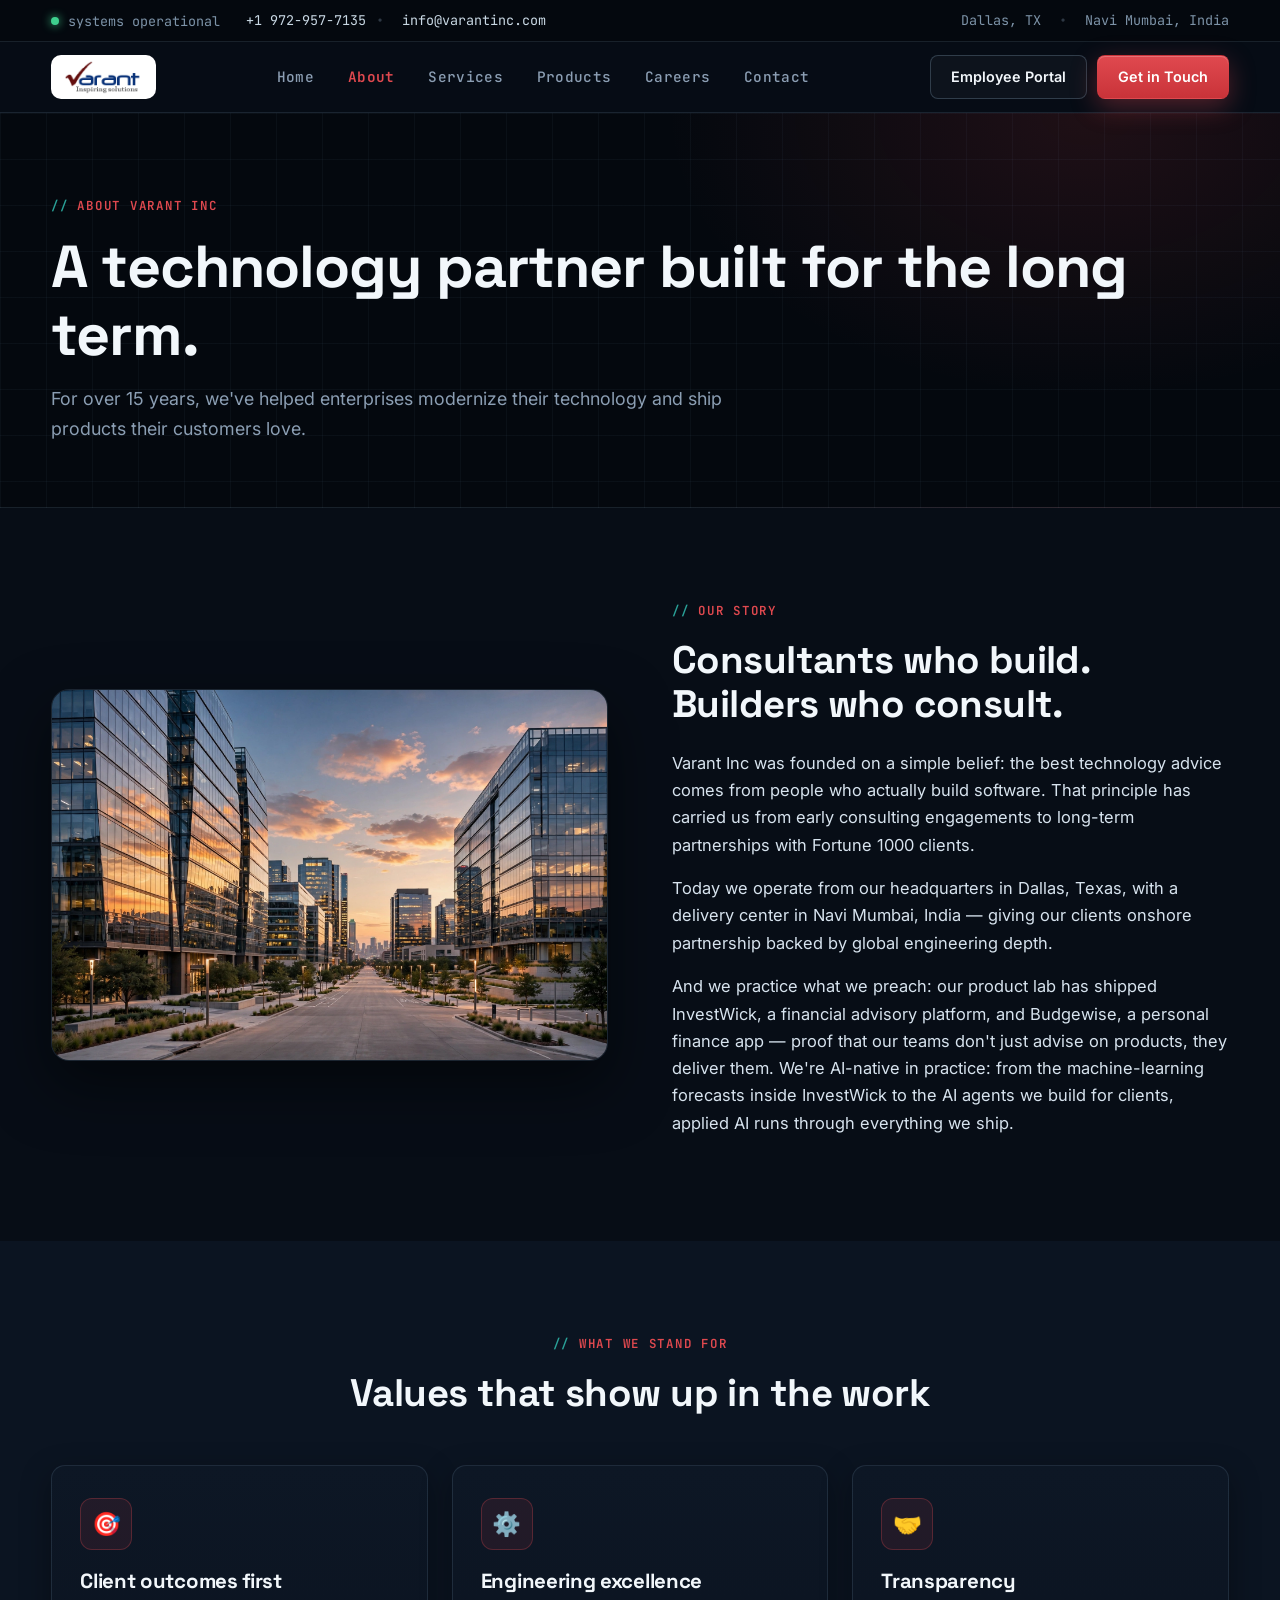
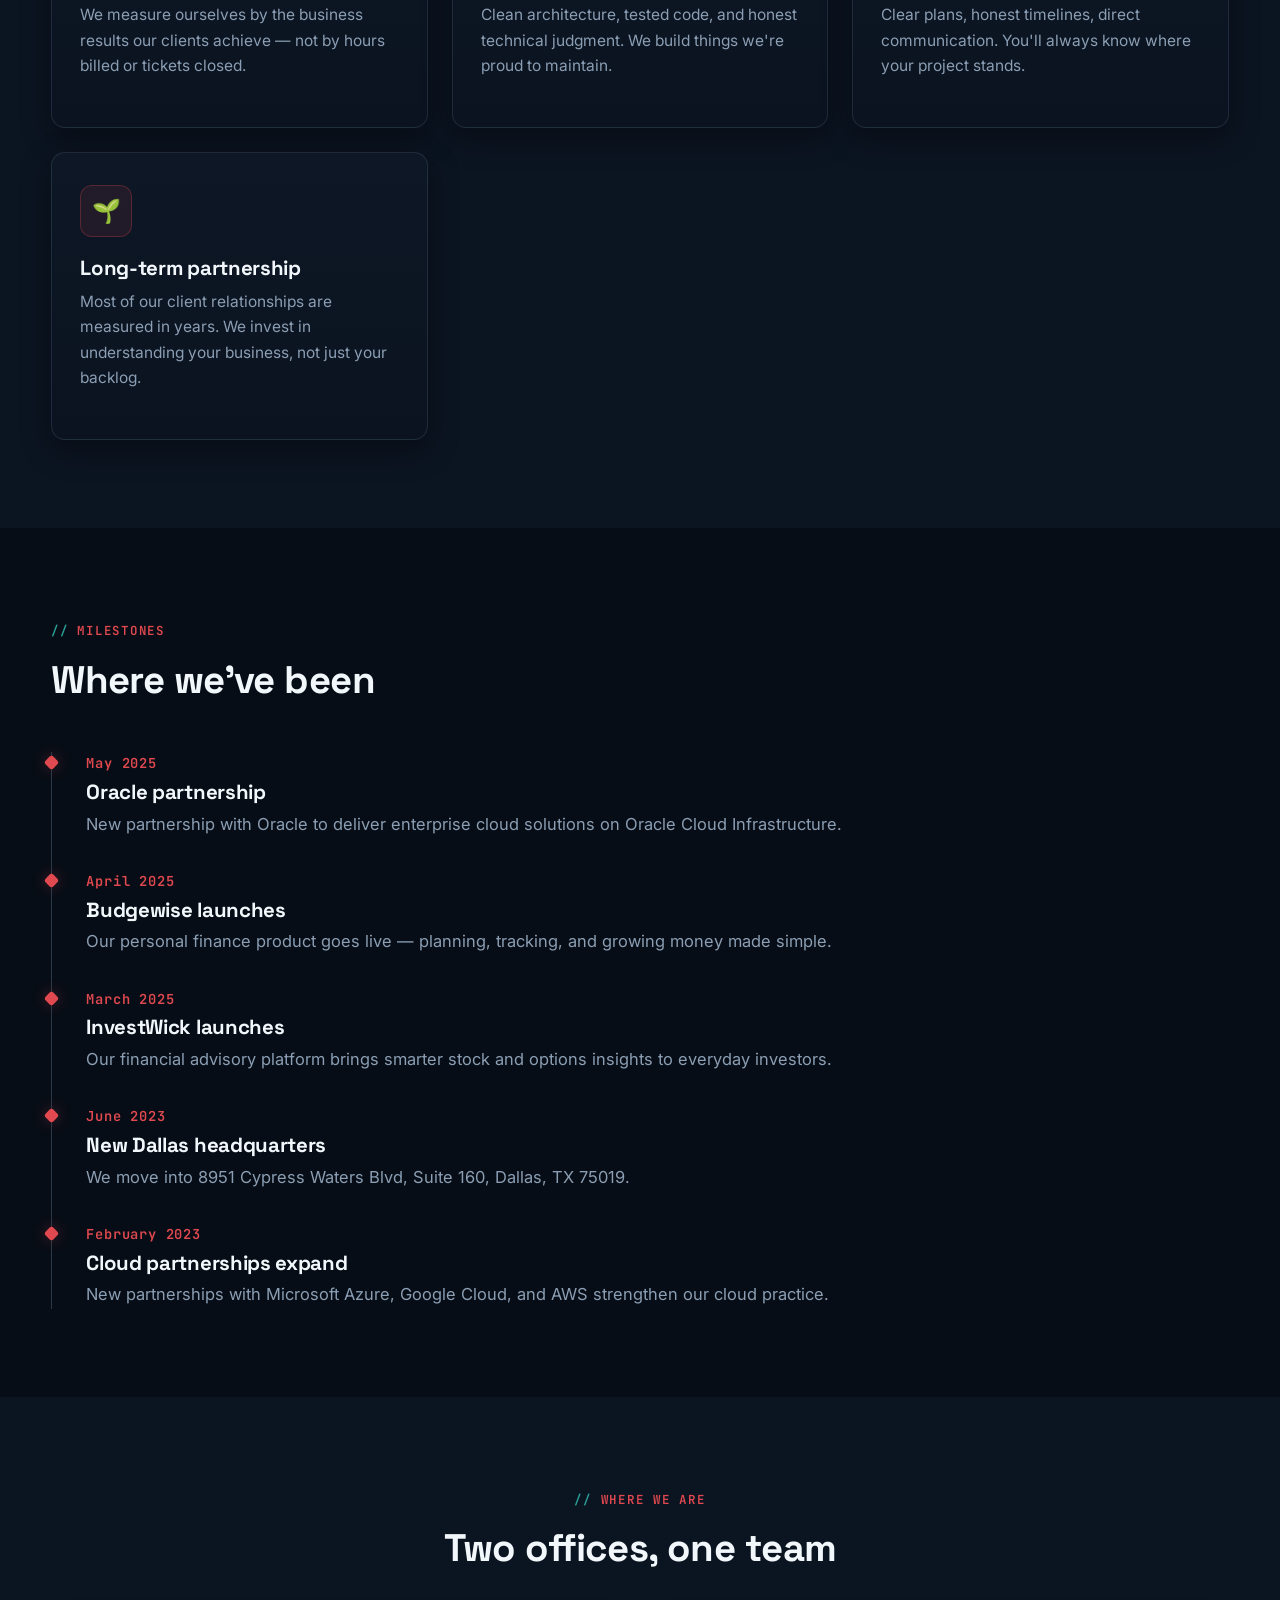
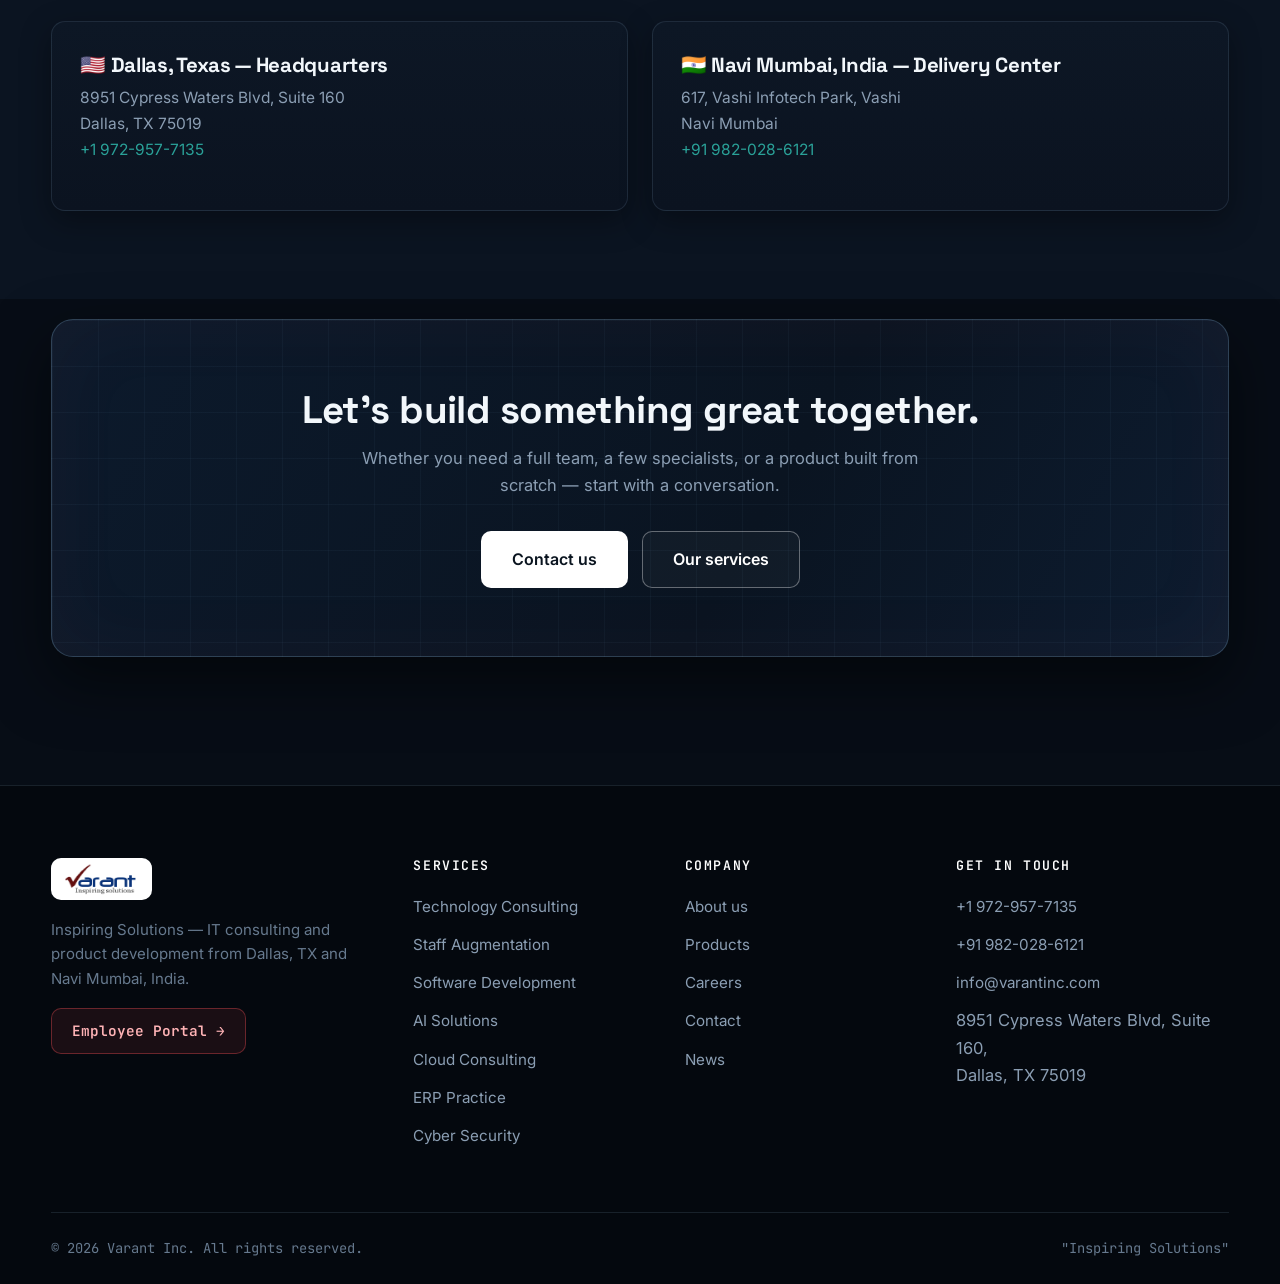
==== about.html @ e54af302 "Redesigned varantinc.com — dark engineering theme, AI-forward" ====
<!doctype html>
<html lang="en">
<head>
  <meta charset="utf-8" />
  <meta name="viewport" content="width=device-width, initial-scale=1.0" />
  <title>About Us — Varant Inc | IT Consulting & Product Development</title>
  <meta name="description" content="About Varant Inc: 15+ years of IT consulting and product development, serving Fortune 1000 clients from Dallas, TX and Navi Mumbai, India." />
  <link rel="icon" type="image/svg+xml" href="/assets/brand/favicon.svg" />
  <link rel="preconnect" href="https://fonts.googleapis.com" />
  <link rel="preconnect" href="https://fonts.gstatic.com" crossorigin />
  <link href="https://fonts.googleapis.com/css2?family=Space+Grotesk:wght@500;600;700&family=Inter:wght@400;500;600;700&family=JetBrains+Mono:wght@400;500;600&display=swap" rel="stylesheet" />
  <link rel="stylesheet" href="/assets/css/style.css" />
</head>
<body>
  <div class="topbar">
    <div class="container topbar-inner">
      <div>
        <span class="sys-status"><i></i>systems operational</span>
        <a href="tel:+19729577135">+1 972-957-7135</a><span class="dot">•</span>
        <a href="mailto:info@varantinc.com">info@varantinc.com</a>
      </div>
      <div>Dallas, TX <span class="dot">•</span> Navi Mumbai, India</div>
    </div>
  </div>

  <header class="site-header">
    <div class="container header-inner">
      <a class="brand" href="/" aria-label="Varant Inc home"><img src="/assets/brand/varant-logo.png" alt="Varant Inc — Inspiring Solutions" /></a>
      <nav class="main-nav" aria-label="Primary">
        <a href="/">Home</a>
        <a href="/about.html" class="active">About</a>
        <a href="/services.html">Services</a>
        <a href="/products.html">Products</a>
        <a href="/careers.html">Careers</a>
        <a href="/contact.html">Contact</a>
      </nav>
      <div class="header-actions">
        <a class="btn btn-outline btn-sm" href="https://hr.varantinc.com">Employee Portal</a>
        <a class="btn btn-primary btn-sm" href="/contact.html">Get in Touch</a>
        <a class="btn btn-outline btn-sm btn-portal-m" href="https://hr.varantinc.com">Employee Portal</a>
        <button class="nav-toggle" aria-label="Open menu"><span></span><span></span><span></span></button>
      </div>
    </div>
  </header>

  <main>
    <section class="page-hero">
      <div class="container">
        <span class="eyebrow">About Varant Inc</span>
        <h1>A technology partner built for the long term.</h1>
        <p>For over 15 years, we've helped enterprises modernize their technology and ship products their customers love.</p>
      </div>
    </section>

    <section>
      <div class="container split">
        <div class="reveal">
          <img src="/assets/img/dallas-office.webp" alt="Dallas, Texas — home of Varant Inc headquarters" />
        </div>
        <div class="reveal">
          <span class="eyebrow">Our story</span>
          <h2>Consultants who build. Builders who consult.</h2>
          <p>Varant Inc was founded on a simple belief: the best technology advice comes from people who actually build software. That principle has carried us from early consulting engagements to long-term partnerships with Fortune 1000 clients.</p>
          <p>Today we operate from our headquarters in Dallas, Texas, with a delivery center in Navi Mumbai, India — giving our clients onshore partnership backed by global engineering depth.</p>
          <p>And we practice what we preach: our product lab has shipped InvestWick, a financial advisory platform, and Budgewise, a personal finance app — proof that our teams don't just advise on products, they deliver them. We're AI-native in practice: from the machine-learning forecasts inside InvestWick to the AI agents we build for clients, applied AI runs through everything we ship.</p>
        </div>
      </div>
    </section>

    <section style="background:var(--bg-soft);">
      <div class="container">
        <div class="section-head center reveal">
          <span class="eyebrow">What we stand for</span>
          <h2>Values that show up in the work</h2>
        </div>
        <div class="grid-3">
          <article class="card reveal"><div class="card-icon">🎯</div><h3>Client outcomes first</h3><p>We measure ourselves by the business results our clients achieve — not by hours billed or tickets closed.</p></article>
          <article class="card reveal"><div class="card-icon">⚙️</div><h3>Engineering excellence</h3><p>Clean architecture, tested code, and honest technical judgment. We build things we're proud to maintain.</p></article>
          <article class="card reveal"><div class="card-icon">🤝</div><h3>Transparency</h3><p>Clear plans, honest timelines, direct communication. You'll always know where your project stands.</p></article>
          <article class="card reveal"><div class="card-icon">🌱</div><h3>Long-term partnership</h3><p>Most of our client relationships are measured in years. We invest in understanding your business, not just your backlog.</p></article>
        </div>
      </div>
    </section>

    <section>
      <div class="container">
        <div class="section-head reveal">
          <span class="eyebrow">Milestones</span>
          <h2>Where we've been</h2>
        </div>
        <div class="timeline">
          <div class="timeline-item reveal"><div class="t-date">May 2025</div><h3>Oracle partnership</h3><p>New partnership with Oracle to deliver enterprise cloud solutions on Oracle Cloud Infrastructure.</p></div>
          <div class="timeline-item reveal"><div class="t-date">April 2025</div><h3>Budgewise launches</h3><p>Our personal finance product goes live — planning, tracking, and growing money made simple.</p></div>
          <div class="timeline-item reveal"><div class="t-date">March 2025</div><h3>InvestWick launches</h3><p>Our financial advisory platform brings smarter stock and options insights to everyday investors.</p></div>
          <div class="timeline-item reveal"><div class="t-date">June 2023</div><h3>New Dallas headquarters</h3><p>We move into 8951 Cypress Waters Blvd, Suite 160, Dallas, TX 75019.</p></div>
          <div class="timeline-item reveal"><div class="t-date">February 2023</div><h3>Cloud partnerships expand</h3><p>New partnerships with Microsoft Azure, Google Cloud, and AWS strengthen our cloud practice.</p></div>
        </div>
      </div>
    </section>

    <section style="background:var(--bg-soft);">
      <div class="container">
        <div class="section-head center reveal">
          <span class="eyebrow">Where we are</span>
          <h2>Two offices, one team</h2>
        </div>
        <div class="grid-2">
          <article class="card reveal">
            <h3>🇺🇸 Dallas, Texas — Headquarters</h3>
            <p>8951 Cypress Waters Blvd, Suite 160<br />Dallas, TX 75019<br /><a href="tel:+19729577135">+1 972-957-7135</a></p>
          </article>
          <article class="card reveal">
            <h3>🇮🇳 Navi Mumbai, India — Delivery Center</h3>
            <p>617, Vashi Infotech Park, Vashi<br />Navi Mumbai<br /><a href="tel:+919820286121">+91 982-028-6121</a></p>
          </article>
        </div>
      </div>
    </section>

    <section style="padding-top:20px;">
      <div class="container">
        <div class="cta-band reveal">
          <h2>Let's build something great together.</h2>
          <p>Whether you need a full team, a few specialists, or a product built from scratch — start with a conversation.</p>
          <div class="btn-row">
            <a class="btn btn-light" href="/contact.html">Contact us</a>
            <a class="btn btn-outline" style="border-color:rgba(255,255,255,.35);color:#fff;" href="/services.html">Our services</a>
          </div>
        </div>
      </div>
    </section>
  </main>

  <footer class="site-footer">
    <div class="container">
      <div class="footer-grid">
        <div class="footer-brand">
          <img src="/assets/brand/varant-logo.png" alt="Varant Inc" />
          <p>Inspiring Solutions — IT consulting and product development from Dallas, TX and Navi Mumbai, India.</p>
          <p style="margin-top:16px;"><a class="portal-link" href="https://hr.varantinc.com">Employee Portal →</a></p>
        </div>
        <div>
          <h4>Services</h4>
          <ul class="footer-links">
            <li><a href="/services.html#technology-consulting">Technology Consulting</a></li>
            <li><a href="/services.html#staff-augmentation">Staff Augmentation</a></li>
            <li><a href="/services.html#software-development">Software Development</a></li>
            <li><a href="/services.html#ai-solutions">AI Solutions</a></li>
            <li><a href="/services.html#cloud-consulting">Cloud Consulting</a></li>
            <li><a href="/services.html#erp">ERP Practice</a></li>
            <li><a href="/services.html#cyber-security">Cyber Security</a></li>
          </ul>
        </div>
        <div>
          <h4>Company</h4>
          <ul class="footer-links">
            <li><a href="/about.html">About us</a></li>
            <li><a href="/products.html">Products</a></li>
            <li><a href="/careers.html">Careers</a></li>
            <li><a href="/contact.html">Contact</a></li>
            <li><a href="/#news">News</a></li>
          </ul>
        </div>
        <div>
          <h4>Get in touch</h4>
          <ul class="footer-links">
            <li><a href="tel:+19729577135">+1 972-957-7135</a></li>
            <li><a href="tel:+919820286121">+91 982-028-6121</a></li>
            <li><a href="mailto:info@varantinc.com">info@varantinc.com</a></li>
            <li>8951 Cypress Waters Blvd, Suite 160,<br />Dallas, TX 75019</li>
          </ul>
        </div>
      </div>
      <div class="footer-bottom">
        <span>© <span data-year>2026</span> Varant Inc. All rights reserved.</span>
        <span>"Inspiring Solutions"</span>
      </div>
    </div>
  </footer>
  <script src="/assets/js/main.js"></script>
</body>
</html>
---- assets/css/style.css ----
/* ============================================================
   Varant Inc — dark engineering theme
   Deep-space navy + checkmark red + teal. Space Grotesk display,
   Inter body, JetBrains Mono for technical accents.
   ============================================================ */
:root {
  --bg: #070d16;
  --bg-soft: #0b1421;
  --bg-card: #0d1725;
  --bg-deep: #04080e;
  --bg-tint: #12202f;
  --line: rgba(148, 180, 210, 0.14);
  --line-strong: rgba(148, 180, 210, 0.26);
  --ink: #d7e3ee;
  --muted: #8b9eb3;
  --heading: #f2f7fb;
  --navy: #0d2b45;
  --red: #e0494f;
  --red-dark: #b93a40;
  --red-glow: rgba(224, 73, 79, 0.35);
  --teal: #2aa198;
  --teal-dim: rgba(42, 161, 152, 0.14);
  --green: #3ecf8e;
  --radius: 14px;
  --shadow: 0 10px 30px rgba(0, 0, 0, 0.35);
  --shadow-lg: 0 24px 60px rgba(0, 0, 0, 0.5);
  --font-display: "Space Grotesk", "Inter", -apple-system, sans-serif;
  --font-body: "Inter", -apple-system, "Segoe UI", Roboto, sans-serif;
  --font-mono: "JetBrains Mono", ui-monospace, "SF Mono", Menlo, Consolas, monospace;
}

* { box-sizing: border-box; margin: 0; padding: 0; }
html { scroll-behavior: smooth; }
body {
  font-family: var(--font-body);
  color: var(--ink);
  background: var(--bg);
  line-height: 1.65;
  font-size: 16.5px;
  -webkit-font-smoothing: antialiased;
}
::selection { background: rgba(224, 73, 79, 0.4); color: #fff; }
::-webkit-scrollbar { width: 11px; }
::-webkit-scrollbar-track { background: var(--bg-deep); }
::-webkit-scrollbar-thumb { background: #1d2f44; border-radius: 8px; border: 2px solid var(--bg-deep); }
::-webkit-scrollbar-thumb:hover { background: #2a4259; }

img { max-width: 100%; height: auto; display: block; }
a { color: var(--teal); text-decoration: none; }
a:hover { color: var(--red); }
.container { width: min(1200px, 92%); margin: 0 auto; }
section { padding: 88px 0; }

h1, h2, h3, h4 { font-family: var(--font-display); color: var(--heading); line-height: 1.16; font-weight: 700; letter-spacing: -0.015em; }
h1 { font-size: clamp(2.4rem, 4.8vw, 3.7rem); }
h2 { font-size: clamp(1.75rem, 3vw, 2.45rem); margin-bottom: 0.6em; }
h3 { font-size: 1.28rem; margin-bottom: 0.4em; }
p { margin-bottom: 1em; color: var(--ink); }
.lead { font-size: 1.16rem; color: var(--muted); max-width: 640px; }

.eyebrow {
  display: inline-block;
  font-family: var(--font-mono);
  font-size: 0.78rem; font-weight: 600; letter-spacing: 0.14em;
  text-transform: uppercase; color: var(--red); margin-bottom: 16px;
}
.eyebrow::before { content: "// "; color: var(--teal); }
.section-head { max-width: 720px; margin-bottom: 50px; }
.section-head.center { text-align: center; margin-left: auto; margin-right: auto; }
.section-head.center .lead { margin-left: auto; margin-right: auto; }

/* ---------- Buttons ---------- */
.btn {
  display: inline-block; font-weight: 600; font-size: 1rem;
  padding: 14px 30px; border-radius: 10px; border: 1px solid transparent;
  transition: transform 0.15s ease, box-shadow 0.2s ease, background 0.15s ease, border-color 0.15s ease;
  cursor: pointer; text-align: center; font-family: var(--font-body);
}
.btn-primary {
  background: linear-gradient(180deg, #e0494f, #c93339); color: #fff;
  box-shadow: 0 8px 26px var(--red-glow), inset 0 1px 0 rgba(255, 255, 255, 0.22);
}
.btn-primary:hover { transform: translateY(-2px); box-shadow: 0 12px 32px var(--red-glow); color: #fff; }
.btn-dark { background: #e8eef4; color: #0a141f; }
.btn-dark:hover { background: #fff; color: #0a141f; transform: translateY(-2px); }
.btn-outline { border-color: var(--line-strong); color: var(--heading); background: rgba(255, 255, 255, 0.03); }
.btn-outline:hover { border-color: var(--red); color: #fff; transform: translateY(-2px); box-shadow: 0 8px 22px rgba(0, 0, 0, 0.4); }
.btn-light { background: #fff; color: #0a141f; }
.btn-light:hover { transform: translateY(-2px); color: #0a141f; }
.btn-sm { padding: 9px 20px; font-size: 0.9rem; border-radius: 8px; }

/* ---------- Topbar ---------- */
.topbar { background: var(--bg-deep); color: #7d93a8; font-size: 0.84rem; border-bottom: 1px solid var(--line); font-family: var(--font-mono); }
.topbar-inner { display: flex; justify-content: space-between; align-items: center; padding: 9px 0; gap: 16px; flex-wrap: wrap; }
.topbar a { color: #c9d8e4; }
.topbar a:hover { color: #fff; }
.topbar .dot { margin: 0 10px; opacity: 0.35; }
.sys-status { display: inline-flex; align-items: center; gap: 9px; color: #7d93a8; margin-right: 18px; }
.sys-status i {
  width: 8px; height: 8px; border-radius: 50%; background: var(--green); display: block;
  box-shadow: 0 0 10px var(--green); animation: pulse 2.2s ease-in-out infinite;
}
@keyframes pulse { 50% { opacity: 0.45; } }

/* ---------- Header / nav ---------- */
.site-header {
  position: sticky; top: 0; z-index: 50;
  background: rgba(7, 13, 22, 0.88);
  backdrop-filter: blur(12px); -webkit-backdrop-filter: blur(12px);
  border-bottom: 1px solid var(--line);
}
.header-inner { display: flex; align-items: center; justify-content: space-between; padding: 13px 0; gap: 20px; }
.brand img { height: 44px; width: auto; background: #fff; border-radius: 10px; padding: 5px 12px; }
.main-nav { display: flex; gap: 4px; }
.main-nav a {
  color: var(--muted); font-weight: 500; padding: 10px 15px; border-radius: 8px; font-size: 0.98rem;
  font-family: var(--font-mono); font-size: 0.9rem; letter-spacing: 0.02em;
}
.main-nav a:hover { color: #fff; background: rgba(255, 255, 255, 0.05); }
.main-nav a.active { color: var(--red); font-weight: 600; }
.header-actions { display: flex; gap: 10px; align-items: center; }
.nav-toggle { display: none; background: rgba(255,255,255,.04); border: 1px solid var(--line-strong); border-radius: 10px; padding: 10px 12px; cursor: pointer; }
.nav-toggle span { display: block; width: 22px; height: 2px; background: #dbe6f0; margin: 5px 0; border-radius: 2px; }

/* ---------- Hero ---------- */
.hero {
  padding: 96px 0 104px; position: relative; overflow: hidden;
  background:
    linear-gradient(rgba(120, 160, 200, 0.045) 1px, transparent 1px),
    linear-gradient(90deg, rgba(120, 160, 200, 0.045) 1px, transparent 1px),
    radial-gradient(70% 90% at 70% 10%, rgba(224, 73, 79, 0.09) 0%, transparent 55%),
    radial-gradient(50% 70% at 15% 90%, rgba(42, 161, 152, 0.08) 0%, transparent 55%),
    var(--bg);
  background-size: 46px 46px, 46px 46px, cover, cover, cover;
}
.hero-grid { display: grid; grid-template-columns: 1.02fr 0.98fr; gap: 60px; align-items: center; position: relative; z-index: 1; }
.hero-copy p.lead { margin: 22px 0 36px; }
.hero-ctas { display: flex; gap: 14px; flex-wrap: wrap; }
.hero-media { position: relative; }

.page-hero {
  padding: 78px 0 64px; position: relative; overflow: hidden;
  background:
    linear-gradient(rgba(120, 160, 200, 0.05) 1px, transparent 1px),
    linear-gradient(90deg, rgba(120, 160, 200, 0.05) 1px, transparent 1px),
    radial-gradient(55% 120% at 85% 0%, rgba(224, 73, 79, 0.12) 0%, transparent 60%),
    var(--bg-deep);
  background-size: 46px 46px, 46px 46px, cover, cover;
  border-bottom: 1px solid var(--line);
}
.page-hero h1 { margin-bottom: 14px; }
.page-hero p { color: var(--muted); max-width: 680px; margin-bottom: 0; font-size: 1.12rem; }

/* ---------- Wow console (hero) ---------- */
.console {
  background: linear-gradient(160deg, #0a1a2e 0%, #0c2036 70%, #0e2540 100%);
  border-radius: 16px;
  border: 1px solid rgba(148, 180, 210, 0.2);
  box-shadow: 0 30px 80px rgba(0, 0, 0, 0.55), 0 0 60px rgba(224, 73, 79, 0.07), inset 0 1px 0 rgba(255, 255, 255, 0.08);
  overflow: hidden; position: relative;
}
.console::after {
  content: ""; position: absolute; inset: 0; pointer-events: none;
  background: radial-gradient(120% 90% at 80% 0%, rgba(224, 73, 79, 0.1) 0%, transparent 55%);
}
.console-bar {
  display: flex; align-items: center; gap: 8px;
  padding: 13px 18px; border-bottom: 1px solid rgba(148, 180, 210, 0.12);
  position: relative; z-index: 1;
}
.console-bar i { width: 11px; height: 11px; border-radius: 50%; display: block; }
.console-bar i:nth-child(1) { background: #e0494f; }
.console-bar i:nth-child(2) { background: #e0a93e; }
.console-bar i:nth-child(3) { background: #3ecf8e; }
.console-bar span { margin-left: 8px; font-size: 0.78rem; color: #7d93a8; font-family: var(--font-mono); }
#net-canvas { display: block; width: 100%; height: 270px; cursor: crosshair; position: relative; z-index: 1; }
.terminal {
  padding: 16px 22px 22px; min-height: 158px;
  font-family: var(--font-mono);
  font-size: 0.9rem; line-height: 1.95; color: #c9d8e4;
  border-top: 1px solid rgba(148, 180, 210, 0.12);
  position: relative; z-index: 1; background: rgba(0, 0, 0, 0.22);
}
.terminal .tline.cmd { color: #fff; font-weight: 600; }
.terminal .tline.ok { color: #4ade80; }
.terminal .tline.dim { color: #7d93a8; }
.terminal .cursor {
  display: inline-block; width: 9px; height: 1.05em; background: #4ade80;
  vertical-align: text-bottom; margin-left: 2px; animation: tblink 1s steps(1) infinite;
}
@keyframes tblink { 50% { opacity: 0; } }

/* ---------- Trust strip ---------- */
.trust { padding: 28px 0; border-top: 1px solid var(--line); border-bottom: 1px solid var(--line); background: var(--bg-deep); }
.trust-inner { display: flex; align-items: center; justify-content: center; gap: 44px; flex-wrap: wrap; }
.trust-label { font-family: var(--font-mono); font-size: 0.76rem; font-weight: 600; letter-spacing: 0.14em; text-transform: uppercase; color: var(--muted); }
.trust-logos { display: flex; gap: 38px; flex-wrap: wrap; justify-content: center; }
.trust-logos span { font-family: var(--font-display); font-size: 1.2rem; color: #54687e; font-weight: 600; transition: color 0.2s; }
.trust-logos span:hover { color: #9db4c9; }

/* ---------- Stats ---------- */
.stats-band { background: var(--bg-deep); padding: 66px 0; border-top: 1px solid var(--line); border-bottom: 1px solid var(--line); }
.stats-grid { display: grid; grid-template-columns: repeat(4, 1fr); gap: 30px; text-align: center; }
.stat strong { display: block; font-family: var(--font-display); font-size: 2.7rem; color: var(--heading); font-variant-numeric: tabular-nums; }
.stat strong em { font-style: normal; color: var(--red); }
.stat span { color: var(--muted); font-size: 0.94rem; font-family: var(--font-mono); }

/* ---------- Cards & grids ---------- */
.grid-3 { display: grid; grid-template-columns: repeat(3, 1fr); gap: 24px; }
.grid-2 { display: grid; grid-template-columns: repeat(2, 1fr); gap: 24px; }
.card {
  background: linear-gradient(180deg, var(--bg-card), #0b1320);
  border: 1px solid var(--line); border-radius: var(--radius);
  padding: 32px 28px; box-shadow: var(--shadow);
  transition: transform 0.18s ease, box-shadow 0.25s ease, border-color 0.2s ease;
  display: flex; flex-direction: column; position: relative;
}
.card:hover {
  transform: translateY(-5px); border-color: rgba(224, 73, 79, 0.45);
  box-shadow: var(--shadow-lg), 0 0 34px rgba(224, 73, 79, 0.1);
}
.card-icon {
  width: 52px; height: 52px; border-radius: 12px;
  background: rgba(224, 73, 79, 0.1); border: 1px solid rgba(224, 73, 79, 0.28);
  color: var(--red); display: flex; align-items: center; justify-content: center;
  font-size: 1.45rem; margin-bottom: 20px;
}
.card h3 { margin-bottom: 8px; }
.card p { color: var(--muted); font-size: 0.97rem; margin-bottom: 16px; flex: 1; }
.card-link { font-weight: 600; color: var(--red); font-family: var(--font-mono); font-size: 0.92rem; }
.card-link:hover { color: #ff7a7f; }
.card-link::after { content: " →"; }

/* ---------- Split sections ---------- */
.split { display: grid; grid-template-columns: 1fr 1fr; gap: 64px; align-items: center; }
.split img { border-radius: 18px; box-shadow: var(--shadow-lg); border: 1px solid var(--line); }
.check-list { list-style: none; margin: 26px 0; }
.check-list li { padding: 11px 0 11px 40px; position: relative; color: var(--ink); }
.check-list li::before {
  content: "✓"; position: absolute; left: 0; top: 11px; width: 26px; height: 26px;
  border-radius: 8px; background: rgba(62, 207, 142, 0.12); border: 1px solid rgba(62, 207, 142, 0.35);
  color: #4ade80; font-weight: 700; font-family: var(--font-mono);
  display: flex; align-items: center; justify-content: center; font-size: 0.85rem;
}
.check-list strong { color: var(--heading); }

/* ---------- Steps ---------- */
.steps { display: grid; grid-template-columns: repeat(4, 1fr); gap: 26px; }
.step {
  position: relative; padding: 28px 24px; border: 1px solid var(--line); border-radius: var(--radius);
  background: linear-gradient(180deg, var(--bg-card), #0b1320);
}
.step-num {
  font-family: var(--font-mono); font-size: 0.85rem; color: var(--red); letter-spacing: 0.1em;
  margin-bottom: 14px; font-weight: 600;
}
.step h3 { margin-bottom: 8px; }
.step p { color: var(--muted); font-size: 0.95rem; margin: 0; }

/* ---------- News ---------- */
.news-list { display: grid; gap: 0; border-top: 1px solid var(--line); }
.news-item {
  display: grid; grid-template-columns: 140px 1fr; gap: 26px; padding: 26px 8px;
  border-bottom: 1px solid var(--line); transition: background 0.15s ease;
}
.news-item:hover { background: rgba(255, 255, 255, 0.02); }
.news-date { font-family: var(--font-mono); font-weight: 600; color: var(--red); font-size: 0.9rem; white-space: nowrap; }
.news-item h3 { font-size: 1.14rem; margin-bottom: 4px; }
.news-item p { color: var(--muted); margin: 0; font-size: 0.97rem; }

/* ---------- CTA band ---------- */
.cta-band {
  background:
    linear-gradient(rgba(120, 160, 200, 0.05) 1px, transparent 1px),
    linear-gradient(90deg, rgba(120, 160, 200, 0.05) 1px, transparent 1px),
    linear-gradient(120deg, #0c1a2c 0%, #0a1421 60%, #0d1c30 100%);
  background-size: 46px 46px, 46px 46px, cover;
  border: 1px solid var(--line-strong); border-radius: 22px; padding: 68px 48px;
  text-align: center; position: relative; overflow: hidden;
  box-shadow: var(--shadow-lg), inset 0 0 80px rgba(224, 73, 79, 0.05);
}
.cta-band h2 { margin-bottom: 12px; }
.cta-band p { color: var(--muted); max-width: 560px; margin: 0 auto 32px; }
.cta-band .btn-row { display: flex; gap: 14px; justify-content: center; flex-wrap: wrap; position: relative; z-index: 1; }

/* ---------- Products ---------- */
.product-card { overflow: hidden; padding: 0; }
.product-card .pc-media { height: 230px; overflow: hidden; border-bottom: 1px solid var(--line); }
.product-card .pc-media img { width: 100%; height: 100%; object-fit: cover; transition: transform 0.4s ease; opacity: 0.92; }
.product-card:hover .pc-media img { transform: scale(1.04); opacity: 1; }
.product-card .pc-body { padding: 30px 28px 32px; display: flex; flex-direction: column; flex: 1; }
.tag {
  display: inline-block; font-family: var(--font-mono); font-size: 0.72rem; font-weight: 600;
  letter-spacing: 0.1em; text-transform: uppercase; color: var(--teal);
  background: var(--teal-dim); border: 1px solid rgba(42, 161, 152, 0.35);
  border-radius: 6px; padding: 5px 12px; margin-bottom: 16px; align-self: flex-start;
}

/* ---------- Jobs ---------- */
.job-card { align-items: stretch; }
.job-meta { display: flex; gap: 10px; flex-wrap: wrap; margin: 12px 0 16px; }
.job-meta span {
  font-family: var(--font-mono); font-size: 0.78rem; font-weight: 500;
  background: rgba(255, 255, 255, 0.04); border: 1px solid var(--line);
  color: var(--muted); border-radius: 6px; padding: 5px 12px;
}
.jobs-toolbar { display: flex; gap: 12px; margin-bottom: 32px; flex-wrap: wrap; }
.jobs-toolbar input, .jobs-toolbar select {
  font: inherit; padding: 13px 18px; border: 1px solid var(--line-strong); border-radius: 10px;
  background: var(--bg-deep); color: var(--ink);
}
.jobs-toolbar input { flex: 1; min-width: 220px; }
.jobs-toolbar input:focus, .jobs-toolbar select:focus {
  outline: none; border-color: var(--teal); box-shadow: 0 0 0 3px rgba(42, 161, 152, 0.15);
}
.jobs-toolbar select option { background: var(--bg-deep); }
.empty-state {
  text-align: center; padding: 60px 20px; color: var(--muted);
  border: 1px dashed var(--line-strong); border-radius: var(--radius);
  font-family: var(--font-mono); font-size: 0.92rem;
}

/* ---------- Offices / contact ---------- */
.office-tabs { display: flex; gap: 10px; margin-bottom: 30px; }
.office-tab {
  padding: 12px 26px; border-radius: 10px; border: 1px solid var(--line-strong);
  background: var(--bg-card); font-weight: 600; cursor: pointer; color: var(--muted);
  font-size: 0.98rem; font-family: var(--font-body); transition: all 0.15s ease;
}
.office-tab:hover { color: var(--heading); border-color: var(--red); }
.office-tab.active { background: rgba(224, 73, 79, 0.12); border-color: var(--red); color: #fff; }
.office-panel { display: none; }
.office-panel.active { display: grid; grid-template-columns: 1fr 1fr; gap: 28px; align-items: stretch; }
.office-info { background: var(--bg-card); border: 1px solid var(--line); border-radius: var(--radius); padding: 38px; }
.office-info h3 { margin-bottom: 20px; }
.contact-row { display: flex; gap: 14px; margin-bottom: 18px; align-items: flex-start; }
.contact-row .ic {
  width: 40px; height: 40px; border-radius: 10px; background: rgba(224, 73, 79, 0.1);
  border: 1px solid rgba(224, 73, 79, 0.28); display: flex; align-items: center;
  justify-content: center; font-size: 1.1rem; flex-shrink: 0;
}
.map-frame { border: 1px solid var(--line); width: 100%; height: 100%; min-height: 380px; border-radius: var(--radius); box-shadow: var(--shadow); filter: grayscale(0.4) brightness(0.92); }
.form-card { background: var(--bg-card); border: 1px solid var(--line); border-radius: var(--radius); padding: 42px; box-shadow: var(--shadow); }
.form-grid { display: grid; grid-template-columns: 1fr 1fr; gap: 18px; }
.form-field { display: flex; flex-direction: column; gap: 8px; }
.form-field.full { grid-column: 1 / -1; }
.form-field label { font-weight: 600; font-size: 0.9rem; color: var(--heading); font-family: var(--font-mono); }
.form-field input, .form-field select, .form-field textarea {
  font: inherit; padding: 13px 16px; border: 1px solid var(--line-strong); border-radius: 10px;
  background: var(--bg-deep); color: var(--ink);
}
.form-field input:focus, .form-field select:focus, .form-field textarea:focus {
  outline: none; border-color: var(--teal); box-shadow: 0 0 0 3px rgba(42, 161, 152, 0.15);
}
.form-field select option { background: var(--bg-deep); }
.form-field textarea { min-height: 140px; resize: vertical; }

/* ---------- Timeline ---------- */
.timeline { position: relative; margin-top: 20px; padding-left: 34px; border-left: 1px solid var(--line-strong); display: grid; gap: 32px; }
.timeline-item { position: relative; }
.timeline-item::before {
  content: ""; position: absolute; left: -40px; top: 5px; width: 11px; height: 11px; border-radius: 3px;
  background: var(--red); box-shadow: 0 0 14px var(--red-glow); transform: rotate(45deg);
}
.timeline-item .t-date { font-family: var(--font-mono); font-weight: 600; color: var(--red); font-size: 0.86rem; letter-spacing: 0.06em; }
.timeline-item h3 { margin: 6px 0; }
.timeline-item p { color: var(--muted); margin: 0; }

/* ---------- Footer ---------- */
.site-footer { background: var(--bg-deep); color: #8b9eb3; padding: 72px 0 0; margin-top: 40px; border-top: 1px solid var(--line); }
.footer-grid { display: grid; grid-template-columns: 1.4fr 1fr 1fr 1.2fr; gap: 44px; padding-bottom: 52px; }
.footer-brand img { height: 42px; margin-bottom: 18px; background: #fff; border-radius: 10px; padding: 5px 12px; }
.footer-brand p { color: #66798e; font-size: 0.94rem; }
.site-footer h4 { color: #fff; font-family: var(--font-mono); font-size: 0.82rem; font-weight: 600; letter-spacing: 0.12em; text-transform: uppercase; margin-bottom: 20px; }
.footer-links { list-style: none; }
.footer-links li { margin-bottom: 11px; }
.footer-links a { color: #8b9eb3; font-size: 0.95rem; }
.footer-links a:hover { color: #fff; }
.footer-bottom {
  border-top: 1px solid var(--line); padding: 24px 0; display: flex; justify-content: space-between;
  gap: 14px; flex-wrap: wrap; font-size: 0.86rem; color: #66798e; font-family: var(--font-mono);
}
.portal-link {
  display: inline-flex; align-items: center; gap: 8px;
  background: rgba(224, 73, 79, 0.1); border: 1px solid rgba(224, 73, 79, 0.4);
  color: #ffb3b6 !important; padding: 10px 20px; border-radius: 10px;
  font-weight: 600; font-size: 0.9rem; font-family: var(--font-mono);
  transition: all 0.15s ease;
}
.portal-link:hover { background: rgba(224, 73, 79, 0.2); color: #fff !important; box-shadow: 0 0 24px rgba(224, 73, 79, 0.25); }

/* ---------- ERP banner (home) ---------- */
.erp-banner {
  margin-top: 26px; display: flex; align-items: center; justify-content: space-between;
  gap: 28px; flex-wrap: wrap;
  background: linear-gradient(120deg, rgba(224, 73, 79, 0.1), rgba(42, 161, 152, 0.07)), var(--bg-card);
  border: 1px solid var(--line-strong); border-left: 3px solid var(--red);
  border-radius: var(--radius); padding: 32px 36px;
  transition: border-color 0.2s ease, box-shadow 0.25s ease;
}
.erp-banner:hover { border-color: rgba(224, 73, 79, 0.5); box-shadow: var(--shadow-lg), 0 0 34px rgba(224, 73, 79, 0.1); }
.erp-banner h3 { margin: 10px 0 6px; font-size: 1.5rem; }
.erp-banner p { color: var(--muted); margin: 0; font-family: var(--font-mono); font-size: 0.93rem; }

/* ---------- Mini list (ERP vendor cards) ---------- */
.mini-list { list-style: none; margin-top: 20px; display: grid; gap: 11px; }
.mini-list li { position: relative; padding-left: 24px; color: var(--muted); font-size: 0.94rem; }
.mini-list li::before {
  content: "▸"; position: absolute; left: 0; color: var(--teal);
  font-family: var(--font-mono); font-weight: 600;
}
.mini-list li strong { color: var(--ink); font-weight: 600; }

/* ---------- Reveal animation ---------- */
.reveal { opacity: 0; transform: translateY(26px); transition: opacity 0.7s ease, transform 0.7s ease; }
.reveal.visible { opacity: 1; transform: none; }
@media (prefers-reduced-motion: reduce) {
  .reveal { opacity: 1; transform: none; transition: none; }
  .terminal .cursor, .sys-status i { animation: none; }
}

/* ---------- Responsive ---------- */
@media (max-width: 1020px) {
  .grid-3 { grid-template-columns: repeat(2, 1fr); }
  .steps { grid-template-columns: repeat(2, 1fr); }
  .stats-grid { grid-template-columns: repeat(2, 1fr); gap: 42px; }
  .footer-grid { grid-template-columns: 1fr 1fr; }
  .hero-grid { grid-template-columns: 1fr; gap: 48px; }
  .split { grid-template-columns: 1fr; gap: 42px; }
}
@media (max-width: 760px) {
  section { padding: 62px 0; }
  .main-nav {
    display: none; position: absolute; top: 100%; left: 0; right: 0;
    background: rgba(7, 13, 22, 0.98);
    flex-direction: column; padding: 14px 4%; border-bottom: 1px solid var(--line);
    box-shadow: var(--shadow-lg);
  }
  .main-nav.open { display: flex; }
  .nav-toggle { display: block; }
  .header-actions .btn { display: none; }
  .header-actions .btn-portal-m { display: inline-block; }
  .grid-3, .grid-2 { grid-template-columns: 1fr; }
  .office-panel.active { grid-template-columns: 1fr; }
  .form-grid { grid-template-columns: 1fr; }
  .cta-band { padding: 46px 26px; }
  .news-item { grid-template-columns: 1fr; gap: 6px; }
  .footer-grid { grid-template-columns: 1fr; gap: 36px; }
  .topbar-inner { justify-content: center; text-align: center; }
  .sys-status { margin-right: 0; }
  #net-canvas { height: 210px; }
  .terminal { font-size: 0.8rem; min-height: 140px; }
}
.header-actions .btn-portal-m { display: none; }
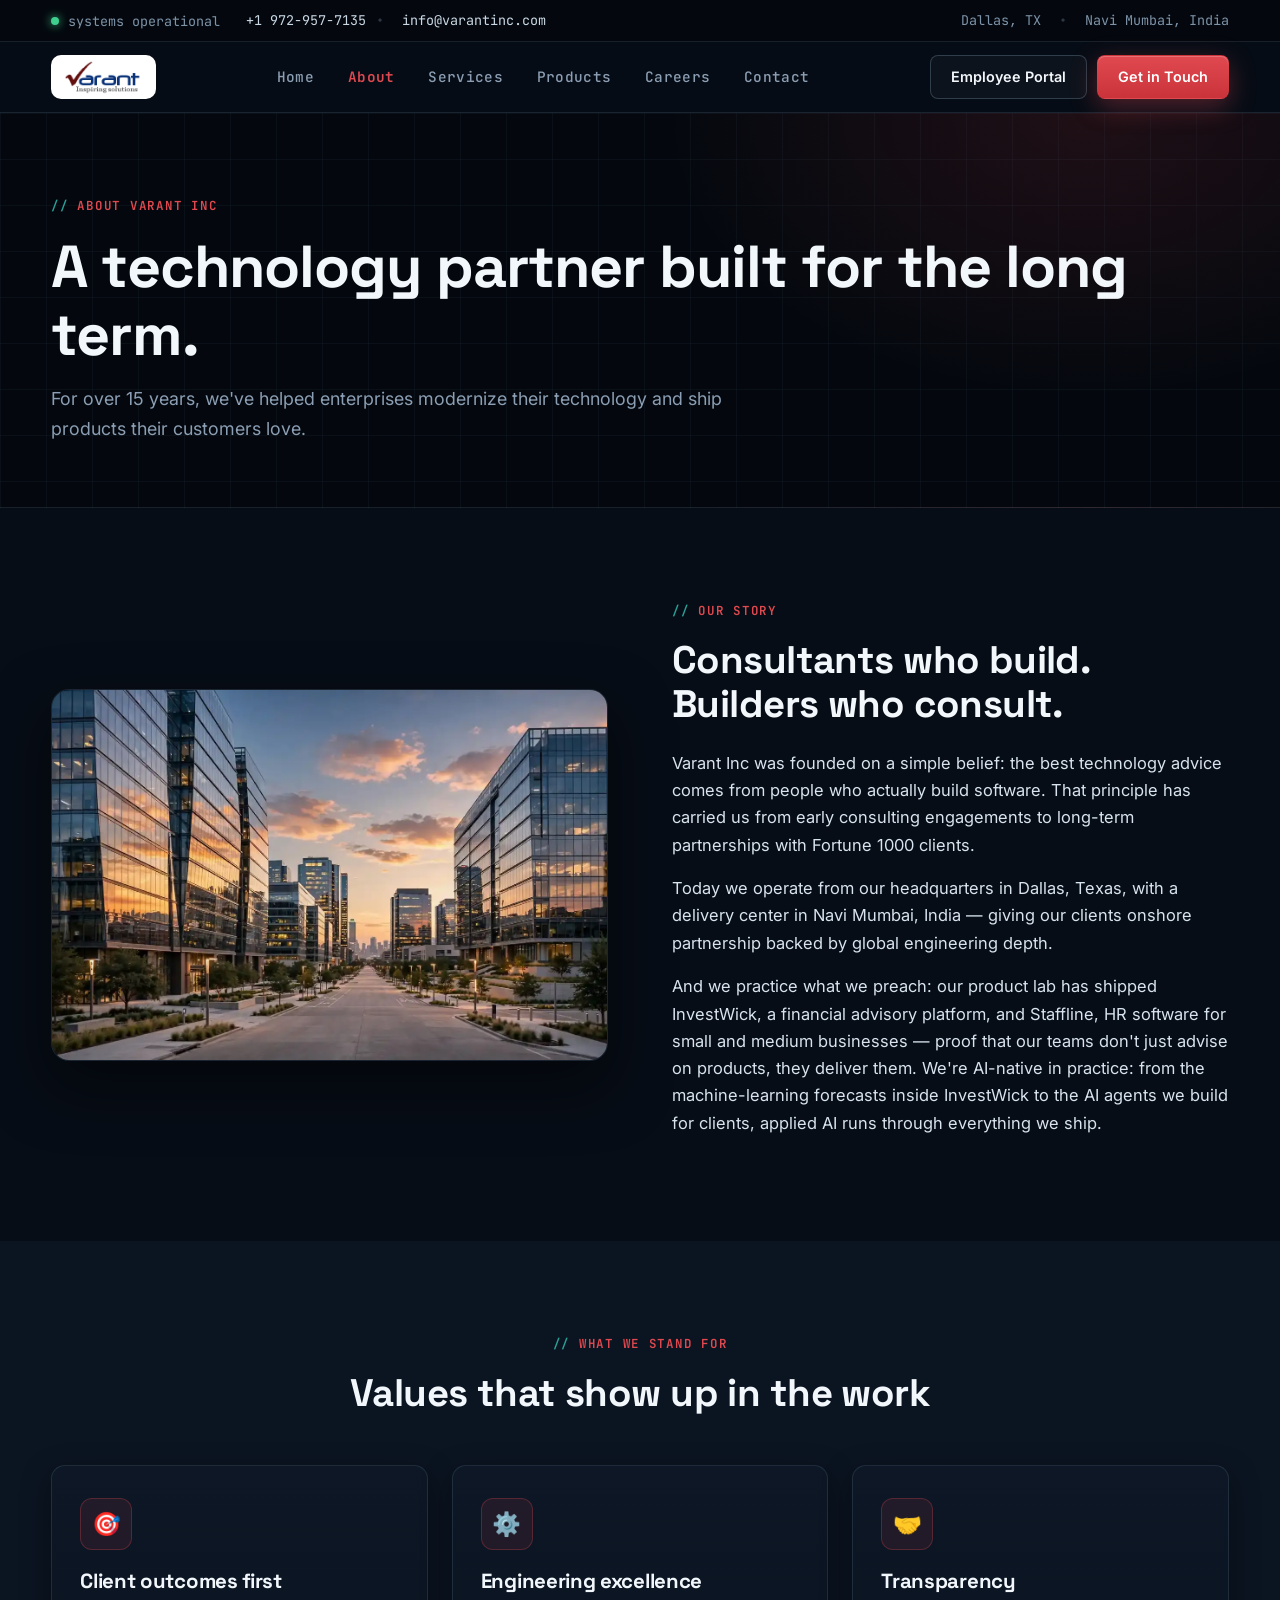
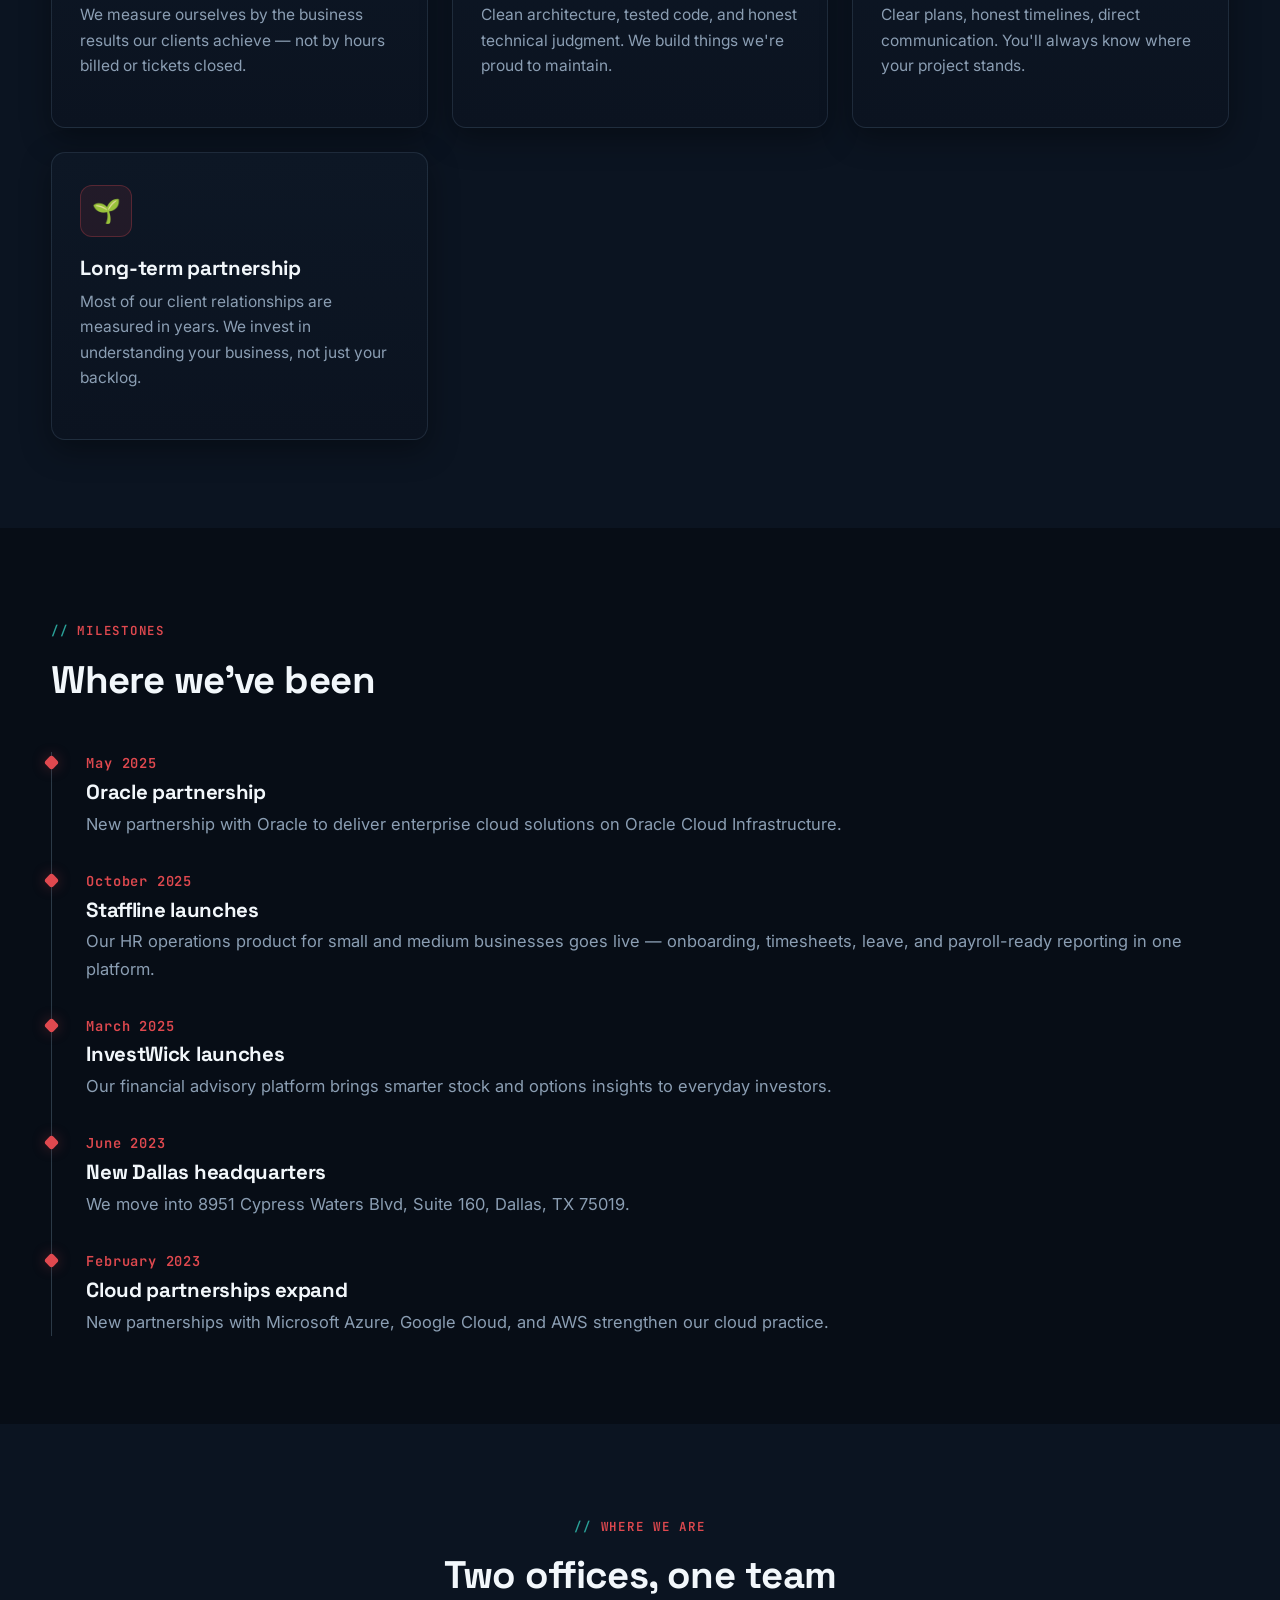
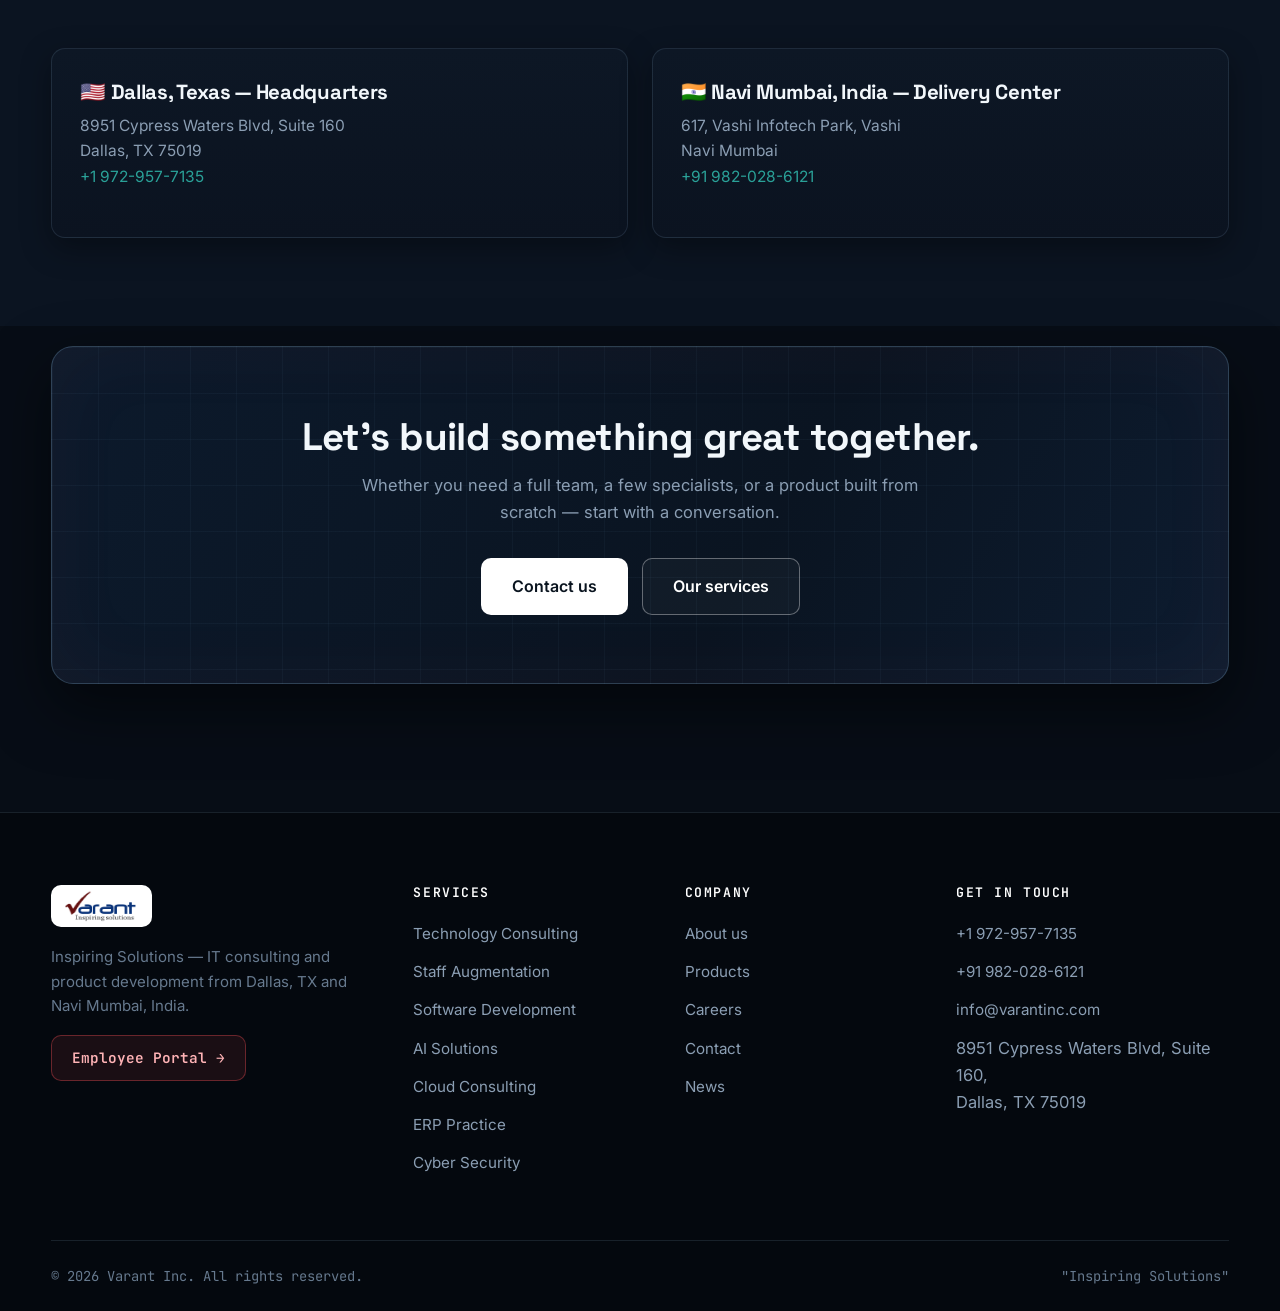
==== commit 71b0ce07: "Remove Budgewise from site for now" ====
--- a/about.html
+++ b/about.html
@@ -62,7 +62,7 @@
           <h2>Consultants who build. Builders who consult.</h2>
           <p>Varant Inc was founded on a simple belief: the best technology advice comes from people who actually build software. That principle has carried us from early consulting engagements to long-term partnerships with Fortune 1000 clients.</p>
           <p>Today we operate from our headquarters in Dallas, Texas, with a delivery center in Navi Mumbai, India — giving our clients onshore partnership backed by global engineering depth.</p>
-          <p>And we practice what we preach: our product lab has shipped InvestWick, a financial advisory platform, and Budgewise, a personal finance app — proof that our teams don't just advise on products, they deliver them. We're AI-native in practice: from the machine-learning forecasts inside InvestWick to the AI agents we build for clients, applied AI runs through everything we ship.</p>
+          <p>And we practice what we preach: our product lab has shipped InvestWick, a financial advisory platform, and Staffline, HR software for small and medium businesses — proof that our teams don't just advise on products, they deliver them. We're AI-native in practice: from the machine-learning forecasts inside InvestWick to the AI agents we build for clients, applied AI runs through everything we ship.</p>
         </div>
       </div>
     </section>
@@ -90,7 +90,7 @@
         </div>
         <div class="timeline">
           <div class="timeline-item reveal"><div class="t-date">May 2025</div><h3>Oracle partnership</h3><p>New partnership with Oracle to deliver enterprise cloud solutions on Oracle Cloud Infrastructure.</p></div>
-          <div class="timeline-item reveal"><div class="t-date">April 2025</div><h3>Budgewise launches</h3><p>Our personal finance product goes live — planning, tracking, and growing money made simple.</p></div>
+          <div class="timeline-item reveal"><div class="t-date">October 2025</div><h3>Staffline launches</h3><p>Our HR operations product for small and medium businesses goes live — onboarding, timesheets, leave, and payroll-ready reporting in one platform.</p></div>
           <div class="timeline-item reveal"><div class="t-date">March 2025</div><h3>InvestWick launches</h3><p>Our financial advisory platform brings smarter stock and options insights to everyday investors.</p></div>
           <div class="timeline-item reveal"><div class="t-date">June 2023</div><h3>New Dallas headquarters</h3><p>We move into 8951 Cypress Waters Blvd, Suite 160, Dallas, TX 75019.</p></div>
           <div class="timeline-item reveal"><div class="t-date">February 2023</div><h3>Cloud partnerships expand</h3><p>New partnerships with Microsoft Azure, Google Cloud, and AWS strengthen our cloud practice.</p></div>
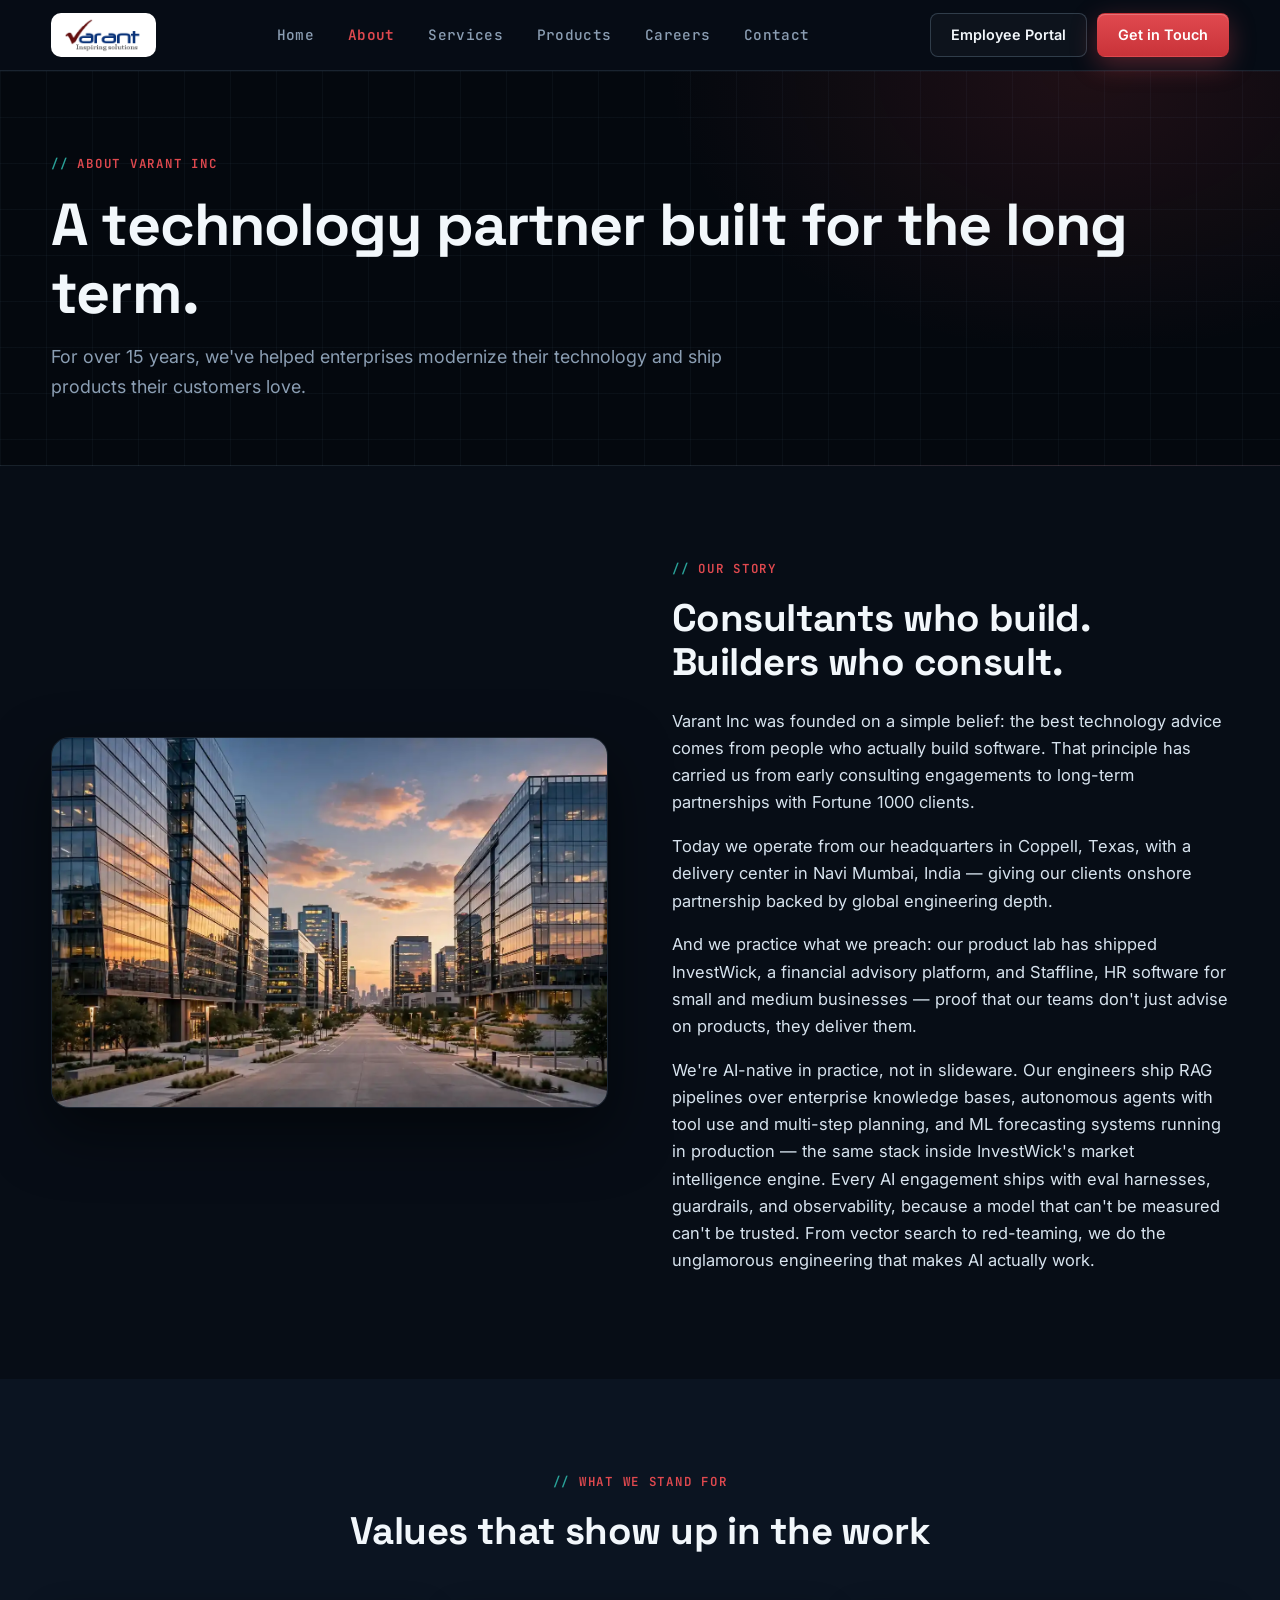
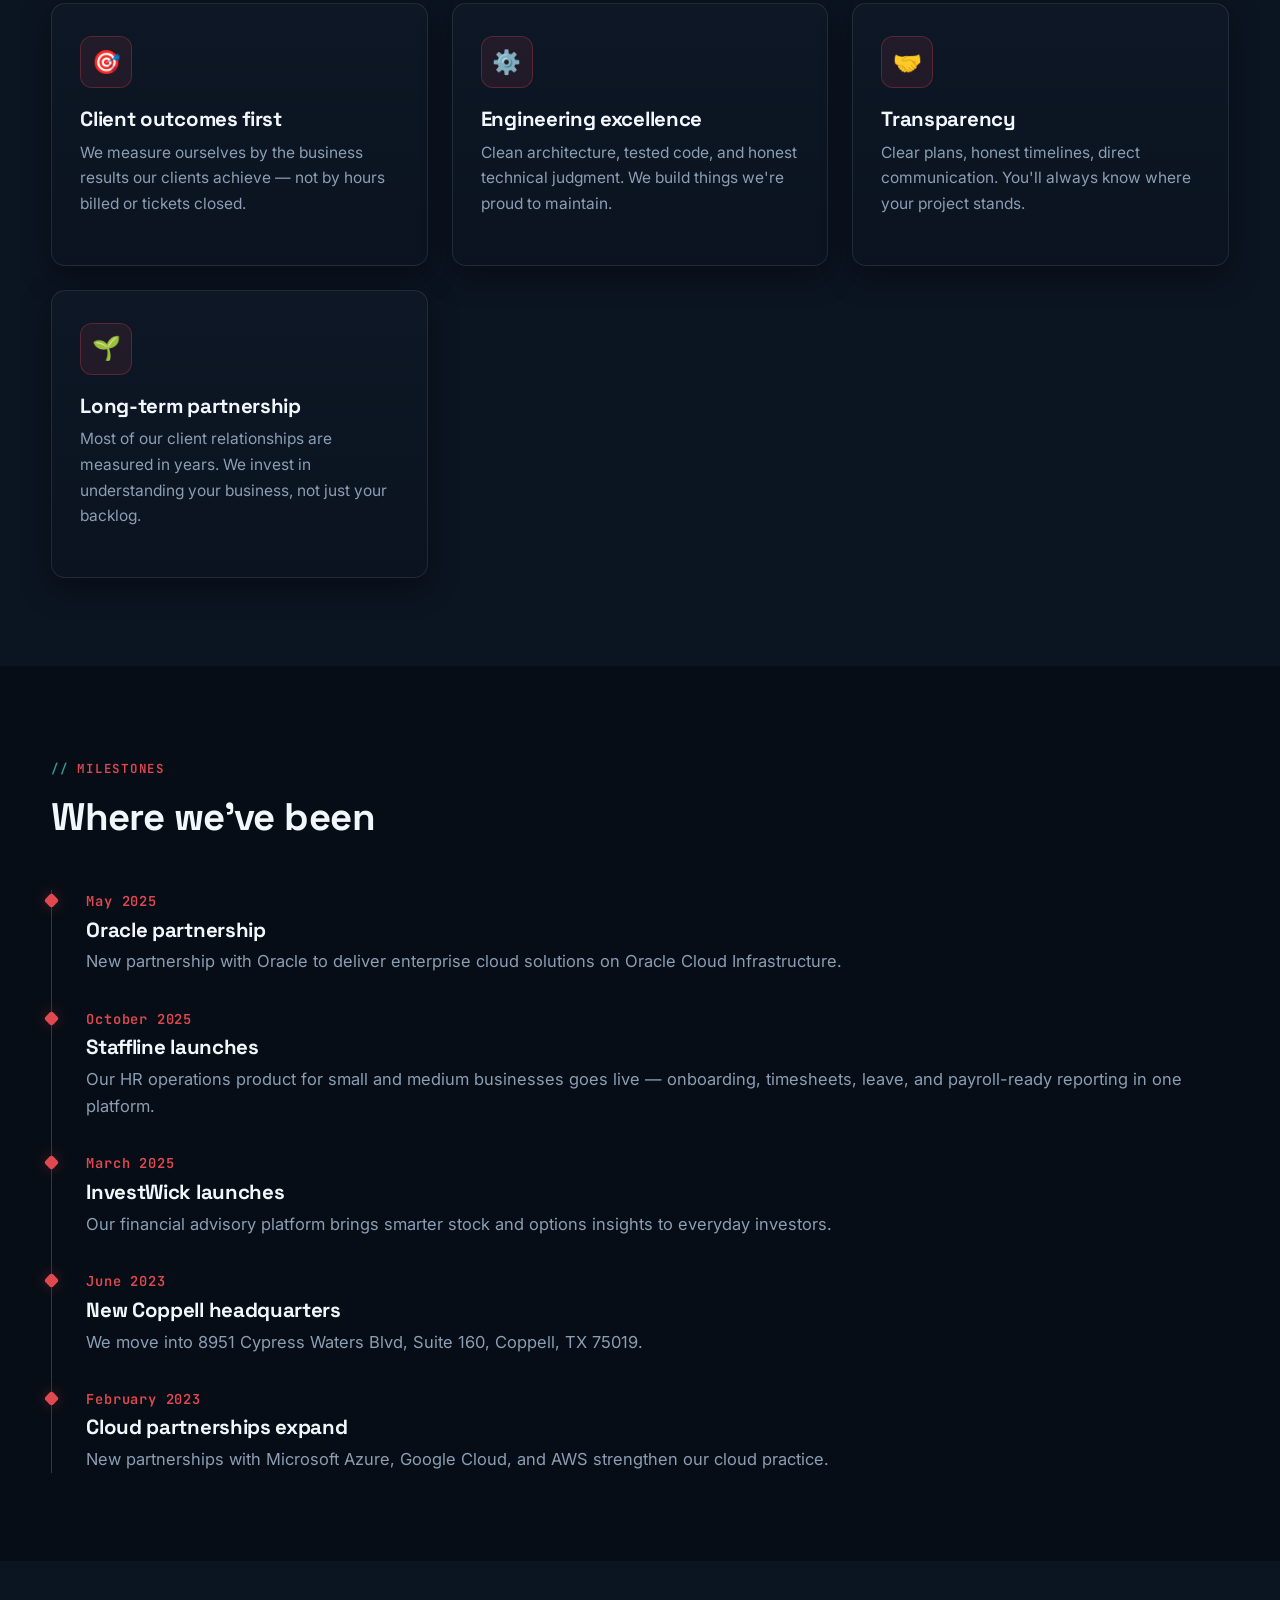
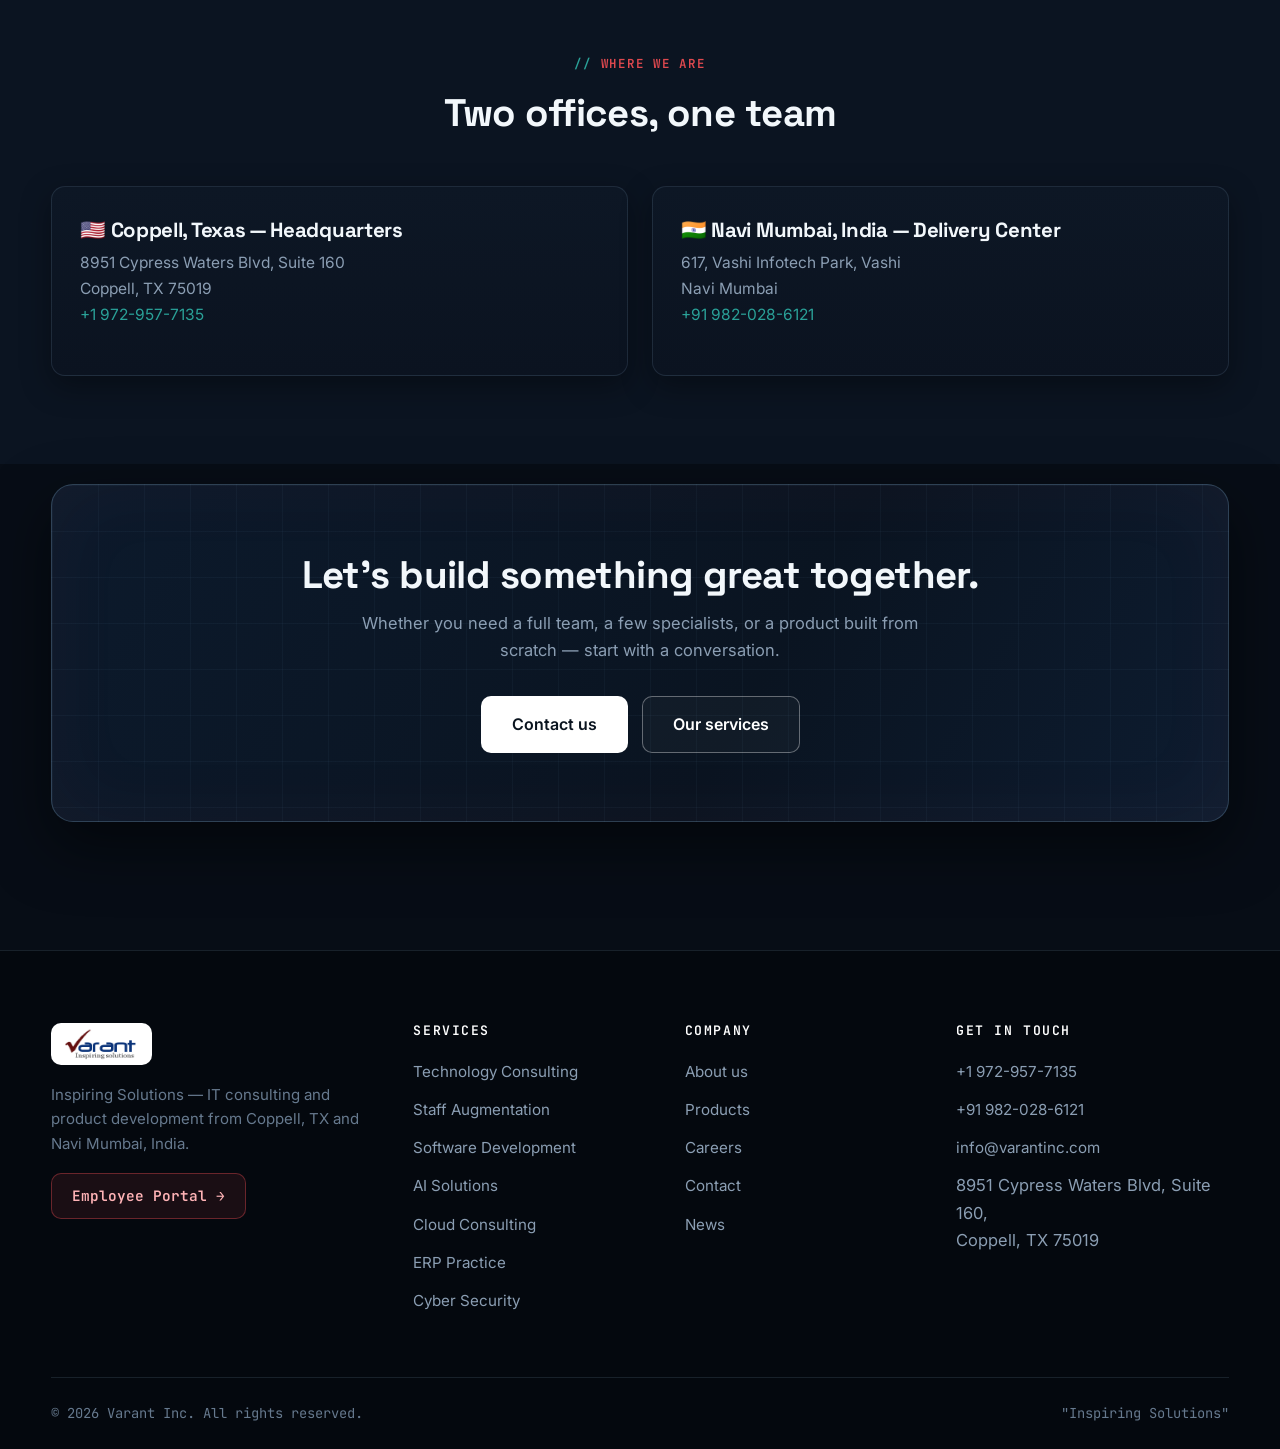
==== commit 3724f7da: "Coppell address, remove topbar, console status pill, server-side contact form, expanded AI content" ====
--- a/about.html
+++ b/about.html
@@ -4,7 +4,7 @@
   <meta charset="utf-8" />
   <meta name="viewport" content="width=device-width, initial-scale=1.0" />
   <title>About Us — Varant Inc | IT Consulting & Product Development</title>
-  <meta name="description" content="About Varant Inc: 15+ years of IT consulting and product development, serving Fortune 1000 clients from Dallas, TX and Navi Mumbai, India." />
+  <meta name="description" content="About Varant Inc: 15+ years of IT consulting and product development, serving Fortune 1000 clients from Coppell, TX and Navi Mumbai, India." />
   <link rel="icon" type="image/svg+xml" href="/assets/brand/favicon.svg" />
   <link rel="preconnect" href="https://fonts.googleapis.com" />
   <link rel="preconnect" href="https://fonts.gstatic.com" crossorigin />
@@ -12,17 +12,6 @@
   <link rel="stylesheet" href="/assets/css/style.css" />
 </head>
 <body>
-  <div class="topbar">
-    <div class="container topbar-inner">
-      <div>
-        <span class="sys-status"><i></i>systems operational</span>
-        <a href="tel:+19729577135">+1 972-957-7135</a><span class="dot">•</span>
-        <a href="mailto:info@varantinc.com">info@varantinc.com</a>
-      </div>
-      <div>Dallas, TX <span class="dot">•</span> Navi Mumbai, India</div>
-    </div>
-  </div>
-
   <header class="site-header">
     <div class="container header-inner">
       <a class="brand" href="/" aria-label="Varant Inc home"><img src="/assets/brand/varant-logo.png" alt="Varant Inc — Inspiring Solutions" /></a>
@@ -35,9 +24,9 @@
         <a href="/contact.html">Contact</a>
       </nav>
       <div class="header-actions">
-        <a class="btn btn-outline btn-sm" href="https://hr.varantinc.com">Employee Portal</a>
+        <a class="btn btn-outline btn-sm" href="https://hr.varantinc.com" target="_blank" rel="noopener">Employee Portal</a>
         <a class="btn btn-primary btn-sm" href="/contact.html">Get in Touch</a>
-        <a class="btn btn-outline btn-sm btn-portal-m" href="https://hr.varantinc.com">Employee Portal</a>
+        <a class="btn btn-outline btn-sm btn-portal-m" href="https://hr.varantinc.com" target="_blank" rel="noopener">Employee Portal</a>
         <button class="nav-toggle" aria-label="Open menu"><span></span><span></span><span></span></button>
       </div>
     </div>
@@ -55,14 +44,15 @@
     <section>
       <div class="container split">
         <div class="reveal">
-          <img src="/assets/img/dallas-office.webp" alt="Dallas, Texas — home of Varant Inc headquarters" />
+          <img src="/assets/img/coppell-office.webp" alt="Coppell, Texas — home of Varant Inc headquarters" />
         </div>
         <div class="reveal">
           <span class="eyebrow">Our story</span>
           <h2>Consultants who build. Builders who consult.</h2>
           <p>Varant Inc was founded on a simple belief: the best technology advice comes from people who actually build software. That principle has carried us from early consulting engagements to long-term partnerships with Fortune 1000 clients.</p>
-          <p>Today we operate from our headquarters in Dallas, Texas, with a delivery center in Navi Mumbai, India — giving our clients onshore partnership backed by global engineering depth.</p>
-          <p>And we practice what we preach: our product lab has shipped InvestWick, a financial advisory platform, and Staffline, HR software for small and medium businesses — proof that our teams don't just advise on products, they deliver them. We're AI-native in practice: from the machine-learning forecasts inside InvestWick to the AI agents we build for clients, applied AI runs through everything we ship.</p>
+          <p>Today we operate from our headquarters in Coppell, Texas, with a delivery center in Navi Mumbai, India — giving our clients onshore partnership backed by global engineering depth.</p>
+          <p>And we practice what we preach: our product lab has shipped InvestWick, a financial advisory platform, and Staffline, HR software for small and medium businesses — proof that our teams don't just advise on products, they deliver them.</p>
+          <p>We're AI-native in practice, not in slideware. Our engineers ship RAG pipelines over enterprise knowledge bases, autonomous agents with tool use and multi-step planning, and ML forecasting systems running in production — the same stack inside InvestWick's market intelligence engine. Every AI engagement ships with eval harnesses, guardrails, and observability, because a model that can't be measured can't be trusted. From vector search to red-teaming, we do the unglamorous engineering that makes AI actually work.</p>
         </div>
       </div>
     </section>
@@ -92,7 +82,7 @@
           <div class="timeline-item reveal"><div class="t-date">May 2025</div><h3>Oracle partnership</h3><p>New partnership with Oracle to deliver enterprise cloud solutions on Oracle Cloud Infrastructure.</p></div>
           <div class="timeline-item reveal"><div class="t-date">October 2025</div><h3>Staffline launches</h3><p>Our HR operations product for small and medium businesses goes live — onboarding, timesheets, leave, and payroll-ready reporting in one platform.</p></div>
           <div class="timeline-item reveal"><div class="t-date">March 2025</div><h3>InvestWick launches</h3><p>Our financial advisory platform brings smarter stock and options insights to everyday investors.</p></div>
-          <div class="timeline-item reveal"><div class="t-date">June 2023</div><h3>New Dallas headquarters</h3><p>We move into 8951 Cypress Waters Blvd, Suite 160, Dallas, TX 75019.</p></div>
+          <div class="timeline-item reveal"><div class="t-date">June 2023</div><h3>New Coppell headquarters</h3><p>We move into 8951 Cypress Waters Blvd, Suite 160, Coppell, TX 75019.</p></div>
           <div class="timeline-item reveal"><div class="t-date">February 2023</div><h3>Cloud partnerships expand</h3><p>New partnerships with Microsoft Azure, Google Cloud, and AWS strengthen our cloud practice.</p></div>
         </div>
       </div>
@@ -106,8 +96,8 @@
         </div>
         <div class="grid-2">
           <article class="card reveal">
-            <h3>🇺🇸 Dallas, Texas — Headquarters</h3>
-            <p>8951 Cypress Waters Blvd, Suite 160<br />Dallas, TX 75019<br /><a href="tel:+19729577135">+1 972-957-7135</a></p>
+            <h3>🇺🇸 Coppell, Texas — Headquarters</h3>
+            <p>8951 Cypress Waters Blvd, Suite 160<br />Coppell, TX 75019<br /><a href="tel:+19729577135">+1 972-957-7135</a></p>
           </article>
           <article class="card reveal">
             <h3>🇮🇳 Navi Mumbai, India — Delivery Center</h3>
@@ -136,8 +126,8 @@
       <div class="footer-grid">
         <div class="footer-brand">
           <img src="/assets/brand/varant-logo.png" alt="Varant Inc" />
-          <p>Inspiring Solutions — IT consulting and product development from Dallas, TX and Navi Mumbai, India.</p>
-          <p style="margin-top:16px;"><a class="portal-link" href="https://hr.varantinc.com">Employee Portal →</a></p>
+          <p>Inspiring Solutions — IT consulting and product development from Coppell, TX and Navi Mumbai, India.</p>
+          <p style="margin-top:16px;"><a class="portal-link" href="https://hr.varantinc.com" target="_blank" rel="noopener">Employee Portal →</a></p>
         </div>
         <div>
           <h4>Services</h4>
@@ -167,7 +157,7 @@
             <li><a href="tel:+19729577135">+1 972-957-7135</a></li>
             <li><a href="tel:+919820286121">+91 982-028-6121</a></li>
             <li><a href="mailto:info@varantinc.com">info@varantinc.com</a></li>
-            <li>8951 Cypress Waters Blvd, Suite 160,<br />Dallas, TX 75019</li>
+            <li>8951 Cypress Waters Blvd, Suite 160,<br />Coppell, TX 75019</li>
           </ul>
         </div>
       </div>
--- a/assets/css/style.css
+++ b/assets/css/style.css
@@ -173,6 +173,9 @@
 .console-bar i:nth-child(2) { background: #e0a93e; }
 .console-bar i:nth-child(3) { background: #3ecf8e; }
 .console-bar span { margin-left: 8px; font-size: 0.78rem; color: #7d93a8; font-family: var(--font-mono); }
+.console-status { margin-left: auto !important; display: inline-flex; align-items: center; gap: 7px; color: #3ecf8e !important; }
+.console-status i { width: 8px; height: 8px; border-radius: 50%; background: #3ecf8e; box-shadow: 0 0 8px #3ecf8e; animation: pulse-dot 2s ease-in-out infinite; }
+@keyframes pulse-dot { 0%, 100% { opacity: 1; } 50% { opacity: 0.45; } }
 #net-canvas { display: block; width: 100%; height: 270px; cursor: crosshair; position: relative; z-index: 1; }
 .terminal {
   padding: 16px 22px 22px; min-height: 158px;
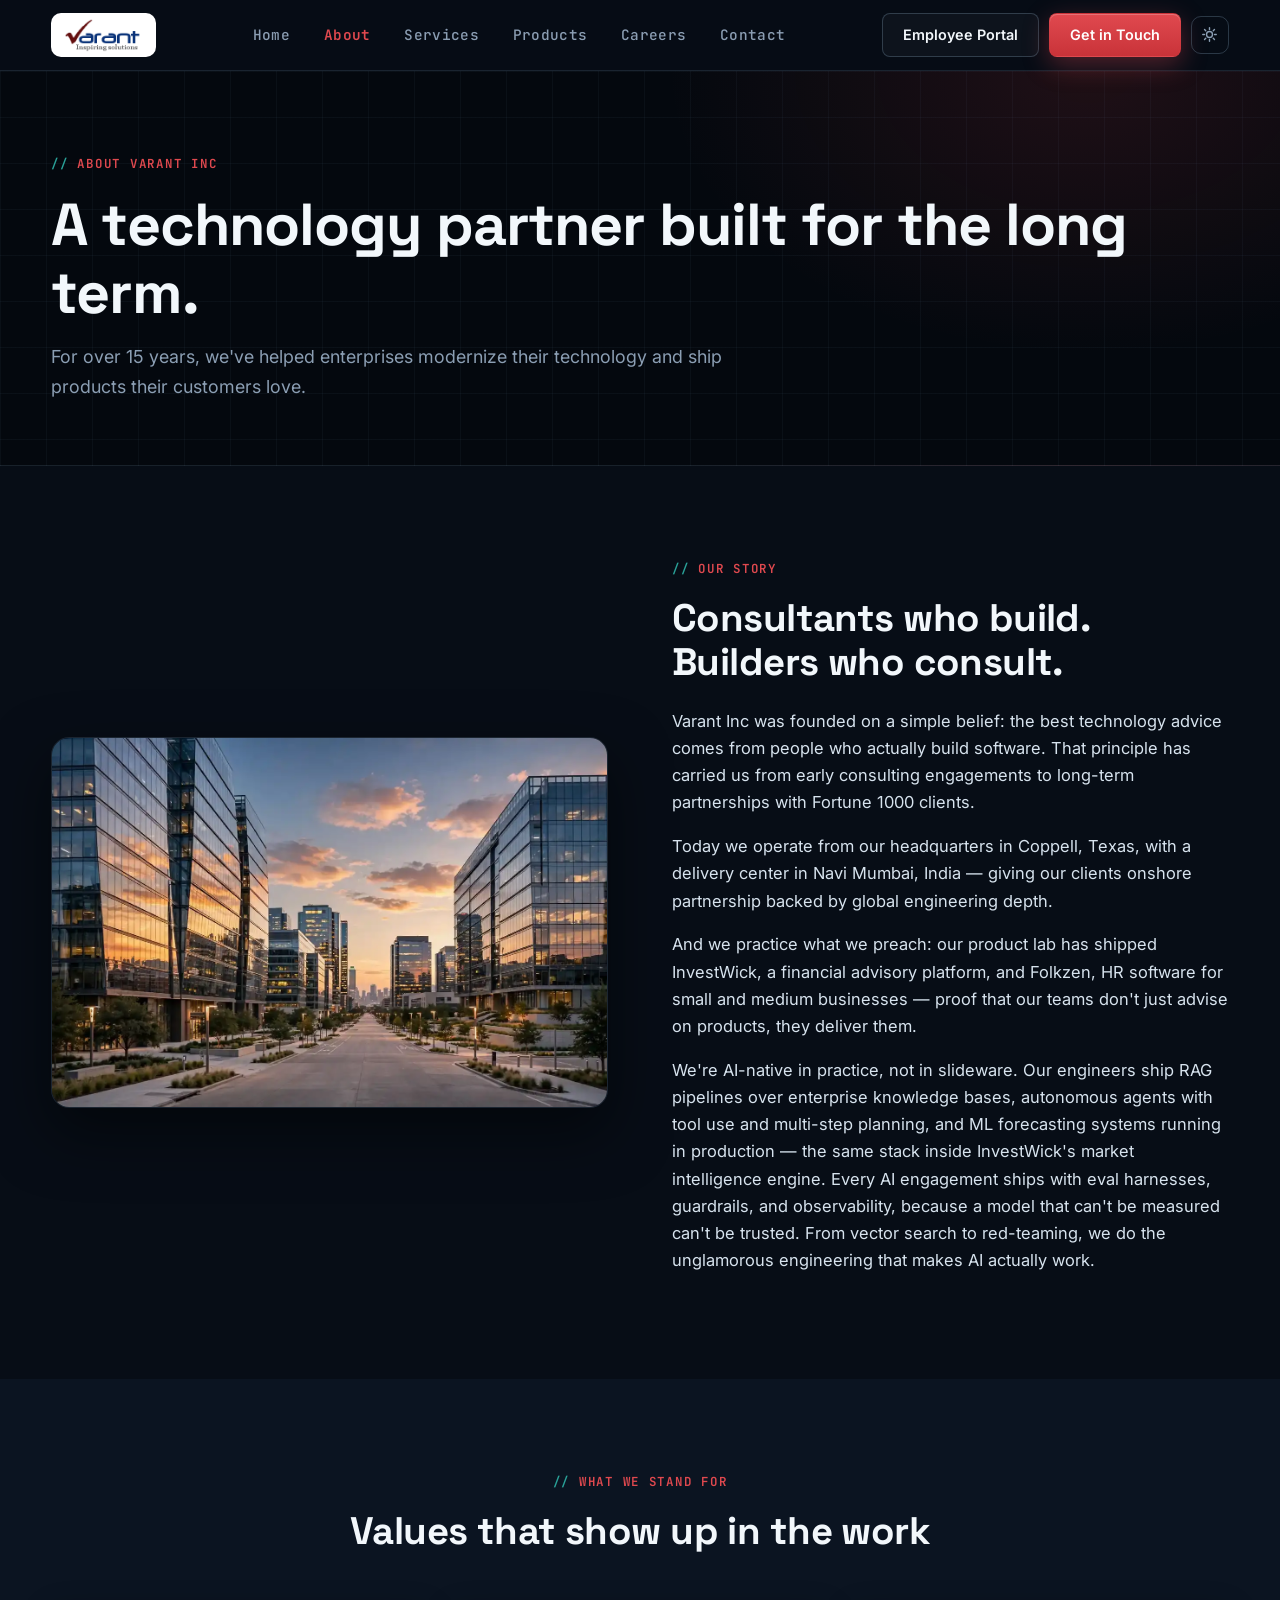
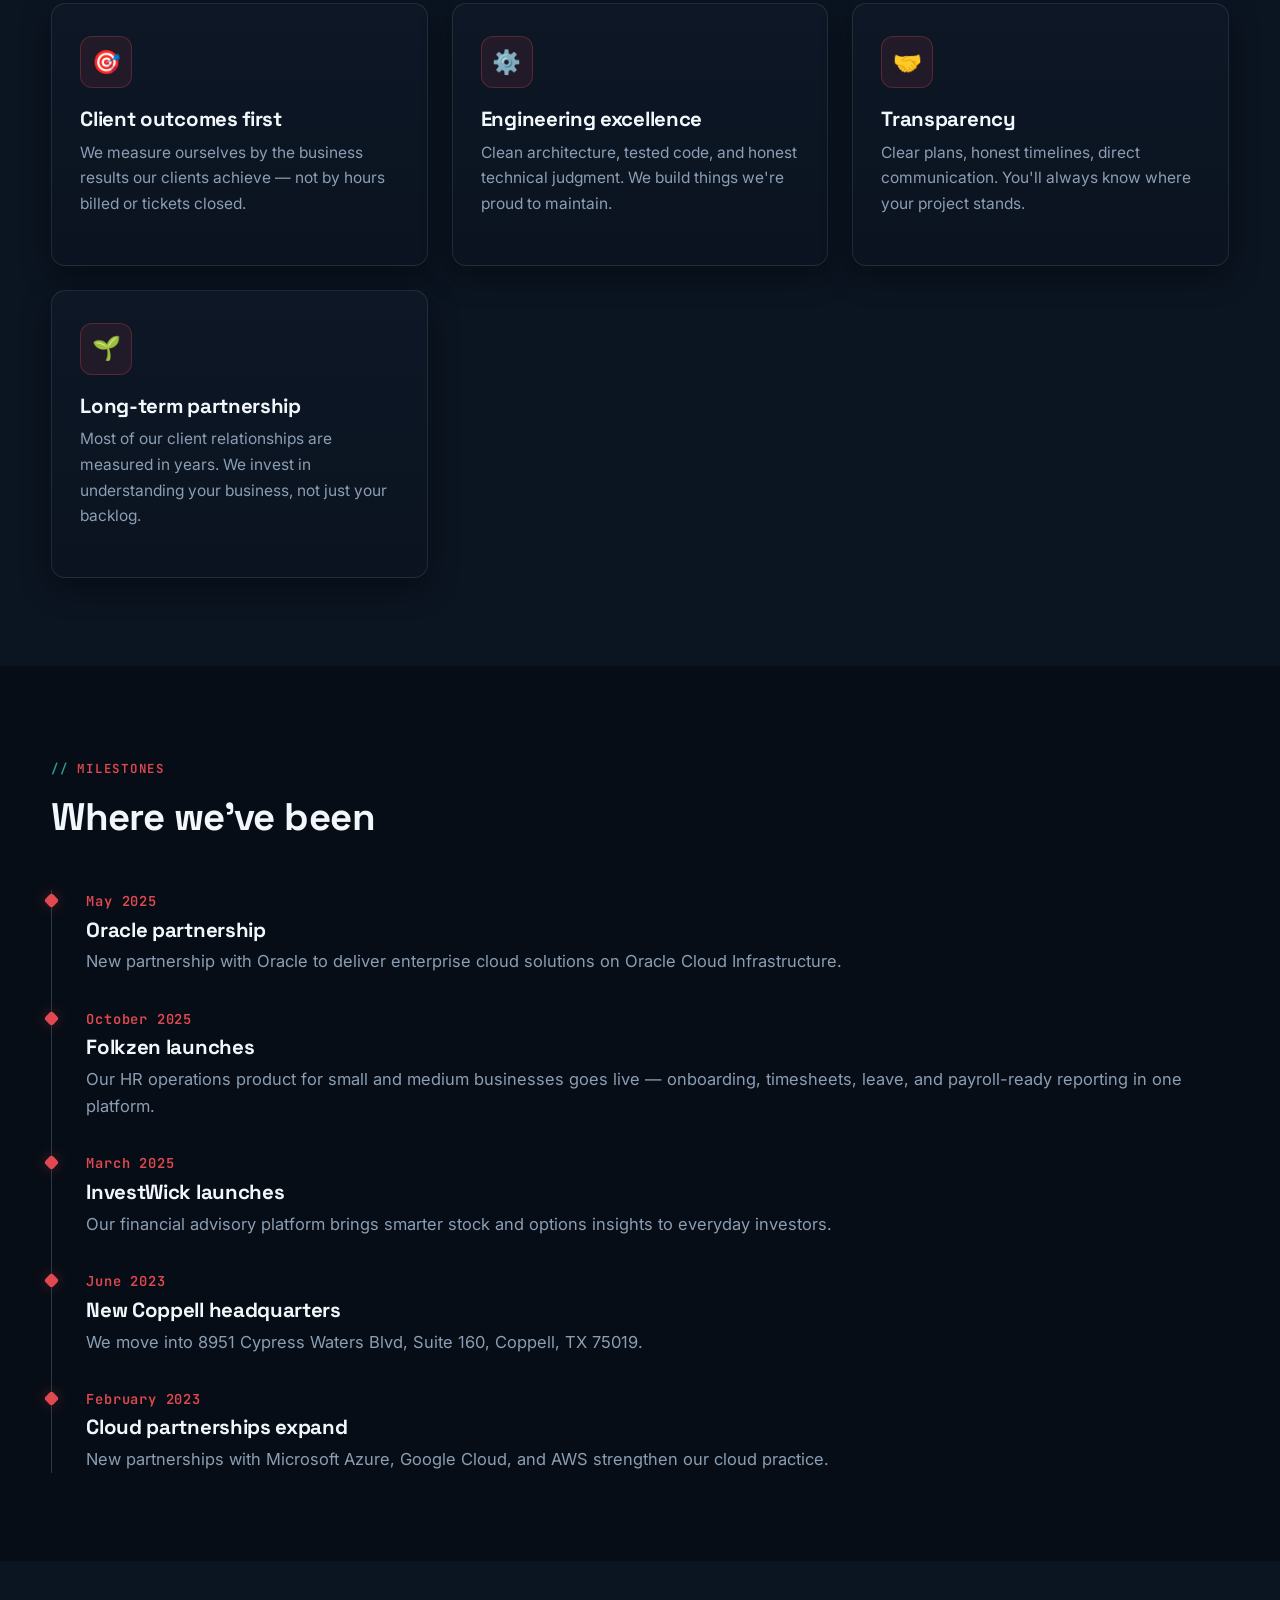
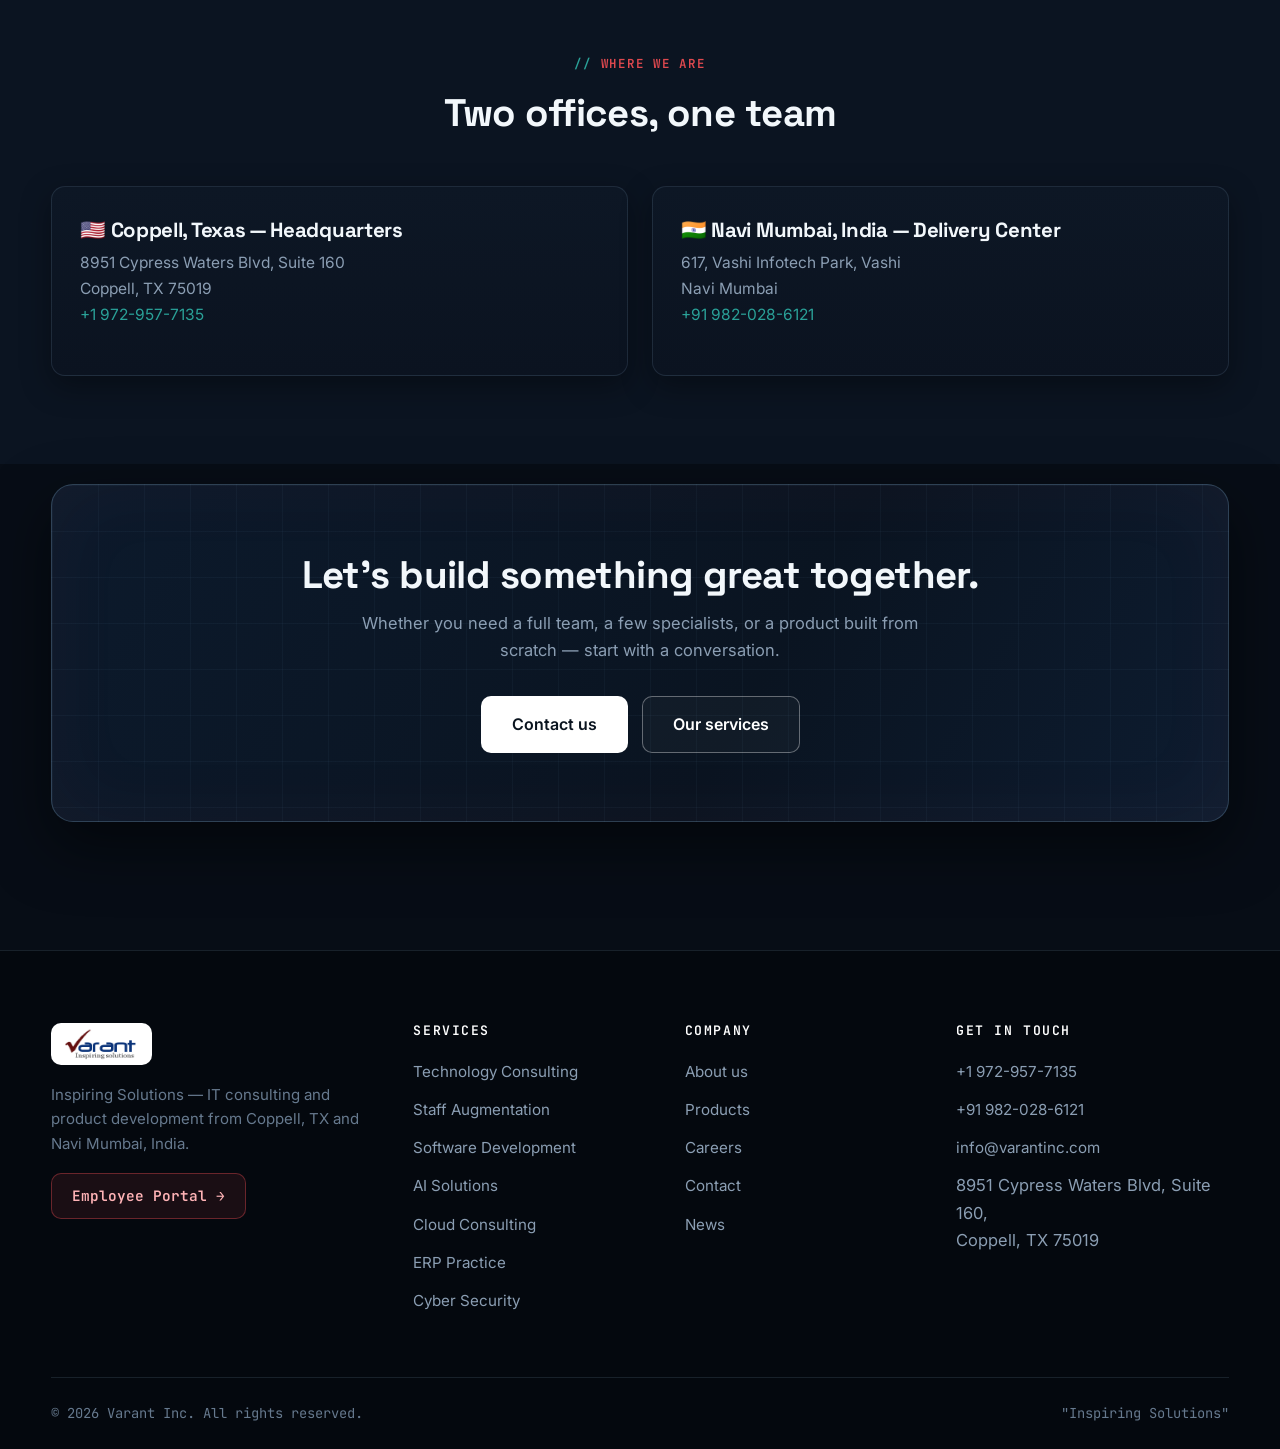
==== commit 40777756: "Folkzen rename, contact prefill with source context, light/dark theme selector" ====
--- a/about.html
+++ b/about.html
@@ -10,6 +10,7 @@
   <link rel="preconnect" href="https://fonts.gstatic.com" crossorigin />
   <link href="https://fonts.googleapis.com/css2?family=Space+Grotesk:wght@500;600;700&family=Inter:wght@400;500;600;700&family=JetBrains+Mono:wght@400;500;600&display=swap" rel="stylesheet" />
   <link rel="stylesheet" href="/assets/css/style.css" />
+<script>try{if(localStorage.getItem("varant-theme")==="light")document.documentElement.setAttribute("data-theme","light");}catch(e){}</script>
 </head>
 <body>
   <header class="site-header">
@@ -27,6 +28,10 @@
         <a class="btn btn-outline btn-sm" href="https://hr.varantinc.com" target="_blank" rel="noopener">Employee Portal</a>
         <a class="btn btn-primary btn-sm" href="/contact.html">Get in Touch</a>
         <a class="btn btn-outline btn-sm btn-portal-m" href="https://hr.varantinc.com" target="_blank" rel="noopener">Employee Portal</a>
+        <button class="theme-toggle" id="theme-toggle" aria-label="Toggle light / dark theme" title="Toggle theme">
+          <svg class="icon-sun" viewBox="0 0 24 24" fill="none" stroke="currentColor" stroke-width="2" stroke-linecap="round"><circle cx="12" cy="12" r="4.2"/><path d="M12 2.5v2.4M12 19.1v2.4M2.5 12h2.4M19.1 12h2.4M5 5l1.7 1.7M17.3 17.3L19 19M19 5l-1.7 1.7M6.7 17.3L5 19"/></svg>
+          <svg class="icon-moon" viewBox="0 0 24 24" fill="none" stroke="currentColor" stroke-width="2" stroke-linecap="round" stroke-linejoin="round" style="display:none"><path d="M20 13.2A8.2 8.2 0 0 1 10.8 4 8.2 8.2 0 1 0 20 13.2z"/></svg>
+        </button>
         <button class="nav-toggle" aria-label="Open menu"><span></span><span></span><span></span></button>
       </div>
     </div>
@@ -51,7 +56,7 @@
           <h2>Consultants who build. Builders who consult.</h2>
           <p>Varant Inc was founded on a simple belief: the best technology advice comes from people who actually build software. That principle has carried us from early consulting engagements to long-term partnerships with Fortune 1000 clients.</p>
           <p>Today we operate from our headquarters in Coppell, Texas, with a delivery center in Navi Mumbai, India — giving our clients onshore partnership backed by global engineering depth.</p>
-          <p>And we practice what we preach: our product lab has shipped InvestWick, a financial advisory platform, and Staffline, HR software for small and medium businesses — proof that our teams don't just advise on products, they deliver them.</p>
+          <p>And we practice what we preach: our product lab has shipped InvestWick, a financial advisory platform, and Folkzen, HR software for small and medium businesses — proof that our teams don't just advise on products, they deliver them.</p>
           <p>We're AI-native in practice, not in slideware. Our engineers ship RAG pipelines over enterprise knowledge bases, autonomous agents with tool use and multi-step planning, and ML forecasting systems running in production — the same stack inside InvestWick's market intelligence engine. Every AI engagement ships with eval harnesses, guardrails, and observability, because a model that can't be measured can't be trusted. From vector search to red-teaming, we do the unglamorous engineering that makes AI actually work.</p>
         </div>
       </div>
@@ -80,7 +85,7 @@
         </div>
         <div class="timeline">
           <div class="timeline-item reveal"><div class="t-date">May 2025</div><h3>Oracle partnership</h3><p>New partnership with Oracle to deliver enterprise cloud solutions on Oracle Cloud Infrastructure.</p></div>
-          <div class="timeline-item reveal"><div class="t-date">October 2025</div><h3>Staffline launches</h3><p>Our HR operations product for small and medium businesses goes live — onboarding, timesheets, leave, and payroll-ready reporting in one platform.</p></div>
+          <div class="timeline-item reveal"><div class="t-date">October 2025</div><h3>Folkzen launches</h3><p>Our HR operations product for small and medium businesses goes live — onboarding, timesheets, leave, and payroll-ready reporting in one platform.</p></div>
           <div class="timeline-item reveal"><div class="t-date">March 2025</div><h3>InvestWick launches</h3><p>Our financial advisory platform brings smarter stock and options insights to everyday investors.</p></div>
           <div class="timeline-item reveal"><div class="t-date">June 2023</div><h3>New Coppell headquarters</h3><p>We move into 8951 Cypress Waters Blvd, Suite 160, Coppell, TX 75019.</p></div>
           <div class="timeline-item reveal"><div class="t-date">February 2023</div><h3>Cloud partnerships expand</h3><p>New partnerships with Microsoft Azure, Google Cloud, and AWS strengthen our cloud practice.</p></div>
--- a/assets/css/style.css
+++ b/assets/css/style.css
@@ -29,6 +29,55 @@
   --font-mono: "JetBrains Mono", ui-monospace, "SF Mono", Menlo, Consolas, monospace;
 }
 
+/* ---------- Light theme (opt-in via [data-theme="light"]; dark is default) ---------- */
+[data-theme="light"] {
+  --bg: #f4f7fb;
+  --bg-soft: #e9eff6;
+  --bg-card: #ffffff;
+  --bg-deep: #dfe7f1;
+  --bg-tint: #e4ecf5;
+  --line: rgba(13, 43, 69, 0.12);
+  --line-strong: rgba(13, 43, 69, 0.24);
+  --ink: #20334a;
+  --muted: #5a7186;
+  --heading: #0e1e30;
+  --red: #d43a41;
+  --red-dark: #b03339;
+  --red-glow: rgba(212, 58, 65, 0.22);
+  --teal: #1d8a80;
+  --teal-dim: rgba(29, 138, 128, 0.12);
+  --green: #189a5c;
+  --shadow: 0 10px 30px rgba(13, 43, 69, 0.08);
+  --shadow-lg: 0 24px 60px rgba(13, 43, 69, 0.14);
+}
+[data-theme="light"] .card { background: var(--bg-card); }
+[data-theme="light"] .site-footer { background: #0b1524; }
+[data-theme="light"] .trust-logos span { color: #93a8bd; }
+[data-theme="light"] .trust-logos span:hover { color: #33475c; }
+[data-theme="light"] .btn-dark { background: #0e1e30; color: #fff; }
+[data-theme="light"] .site-header { background: rgba(244, 247, 251, 0.88); }
+[data-theme="light"] .main-nav a { color: var(--muted); }
+[data-theme="light"] .main-nav a:hover { color: var(--heading); }
+[data-theme="light"] .main-nav a.active { color: var(--red); }
+[data-theme="light"] .main-nav a:hover { background: rgba(13, 43, 69, 0.06); }
+[data-theme="light"] .hero {
+  background:
+    linear-gradient(rgba(13, 43, 69, 0.05) 1px, transparent 1px),
+    linear-gradient(90deg, rgba(13, 43, 69, 0.05) 1px, transparent 1px),
+    radial-gradient(70% 90% at 70% 10%, rgba(212, 58, 65, 0.07) 0%, transparent 55%),
+    radial-gradient(50% 70% at 15% 90%, rgba(29, 138, 128, 0.07) 0%, transparent 55%),
+    var(--bg);
+}
+
+/* ---------- Theme toggle ---------- */
+.theme-toggle {
+  background: transparent; border: 1px solid var(--line-strong); border-radius: 10px;
+  width: 38px; height: 38px; display: inline-flex; align-items: center; justify-content: center;
+  cursor: pointer; color: var(--muted); padding: 0; flex: 0 0 auto;
+}
+.theme-toggle:hover { color: var(--heading); border-color: var(--red); }
+.theme-toggle svg { width: 17px; height: 17px; display: block; }
+
 * { box-sizing: border-box; margin: 0; padding: 0; }
 html { scroll-behavior: smooth; }
 body {
@@ -169,13 +218,9 @@
   position: relative; z-index: 1;
 }
 .console-bar i { width: 11px; height: 11px; border-radius: 50%; display: block; }
-.console-bar i:nth-child(1) { background: #e0494f; }
-.console-bar i:nth-child(2) { background: #e0a93e; }
-.console-bar i:nth-child(3) { background: #3ecf8e; }
+.console-bar i:nth-child(1) { background: #e0a93e; }
+.console-bar i:nth-child(2) { background: #3ecf8e; }
 .console-bar span { margin-left: 8px; font-size: 0.78rem; color: #7d93a8; font-family: var(--font-mono); }
-.console-status { margin-left: auto !important; display: inline-flex; align-items: center; gap: 7px; color: #3ecf8e !important; }
-.console-status i { width: 8px; height: 8px; border-radius: 50%; background: #3ecf8e; box-shadow: 0 0 8px #3ecf8e; animation: pulse-dot 2s ease-in-out infinite; }
-@keyframes pulse-dot { 0%, 100% { opacity: 1; } 50% { opacity: 0.45; } }
 #net-canvas { display: block; width: 100%; height: 270px; cursor: crosshair; position: relative; z-index: 1; }
 .terminal {
   padding: 16px 22px 22px; min-height: 158px;
@@ -187,6 +232,7 @@
 .terminal .tline.cmd { color: #fff; font-weight: 600; }
 .terminal .tline.ok { color: #4ade80; }
 .terminal .tline.dim { color: #7d93a8; }
+.terminal .tline.err { color: #e0494f; }
 .terminal .cursor {
   display: inline-block; width: 9px; height: 1.05em; background: #4ade80;
   vertical-align: text-bottom; margin-left: 2px; animation: tblink 1s steps(1) infinite;
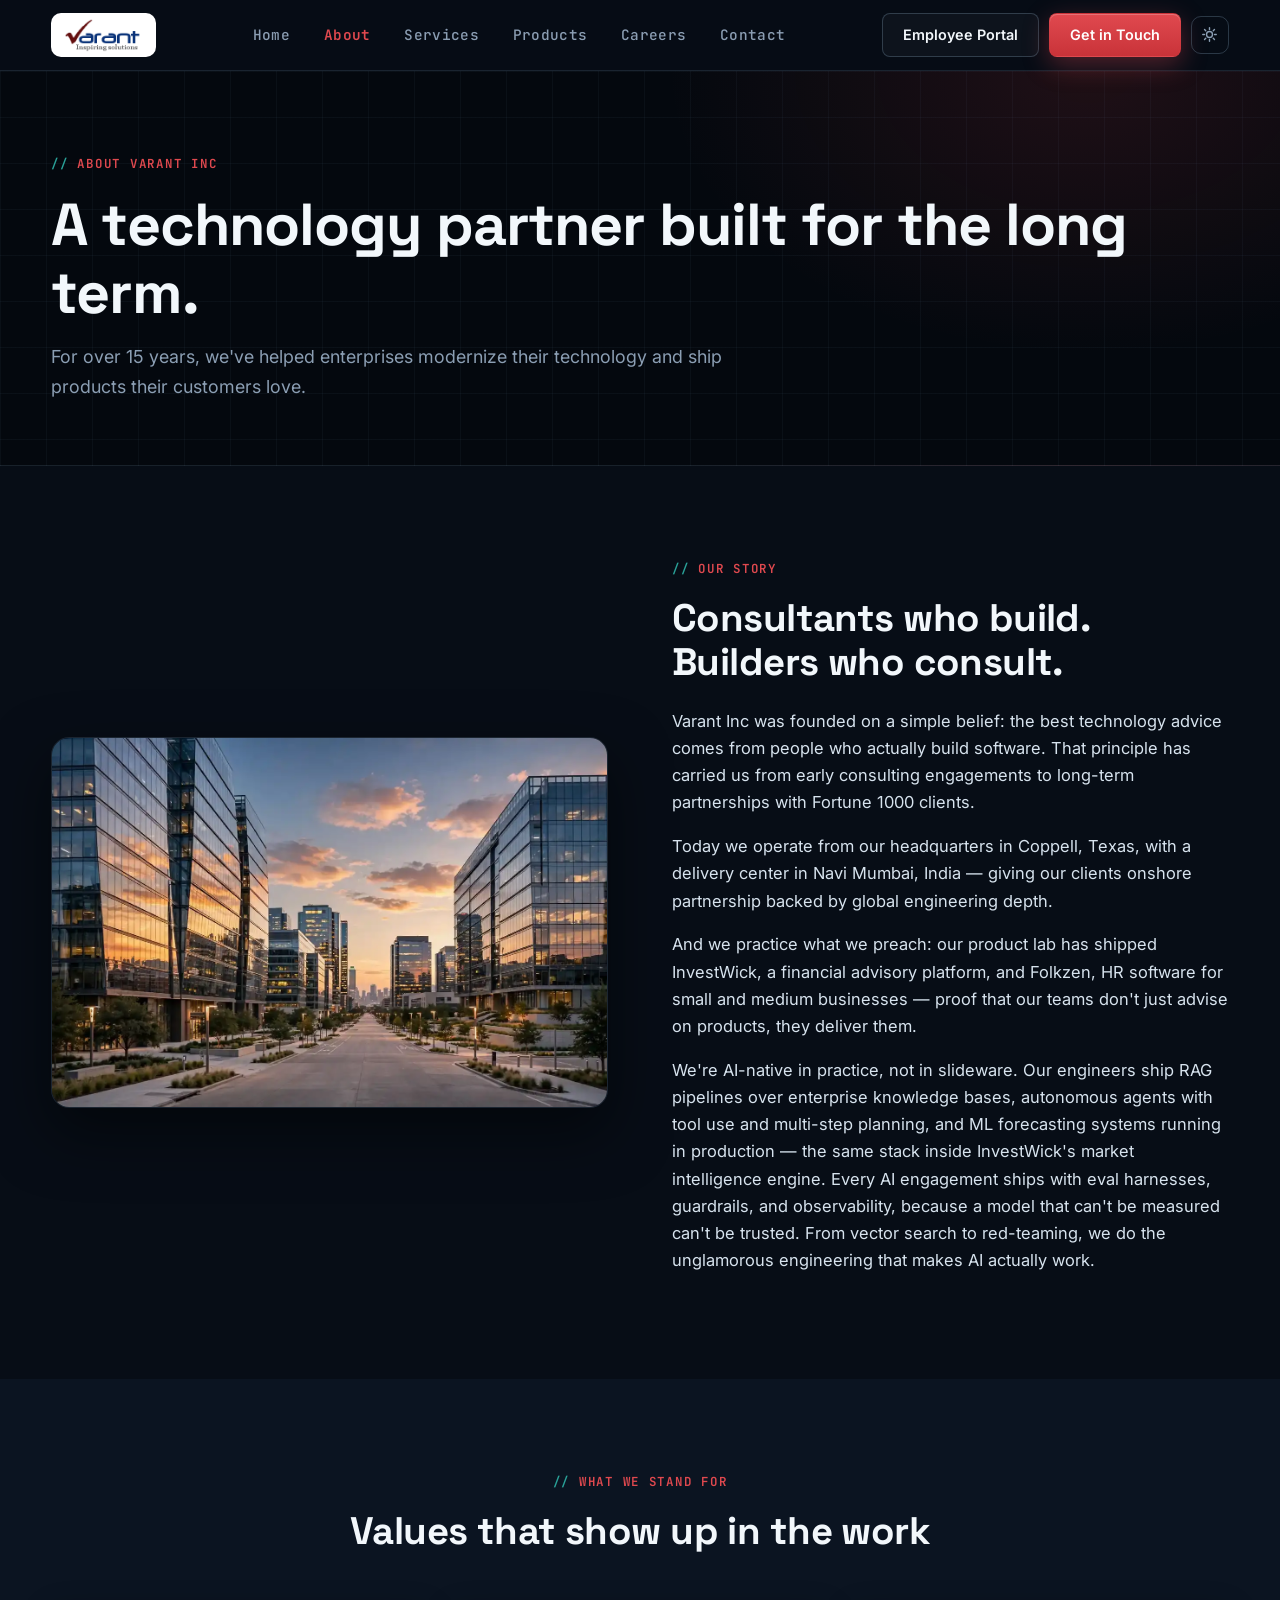
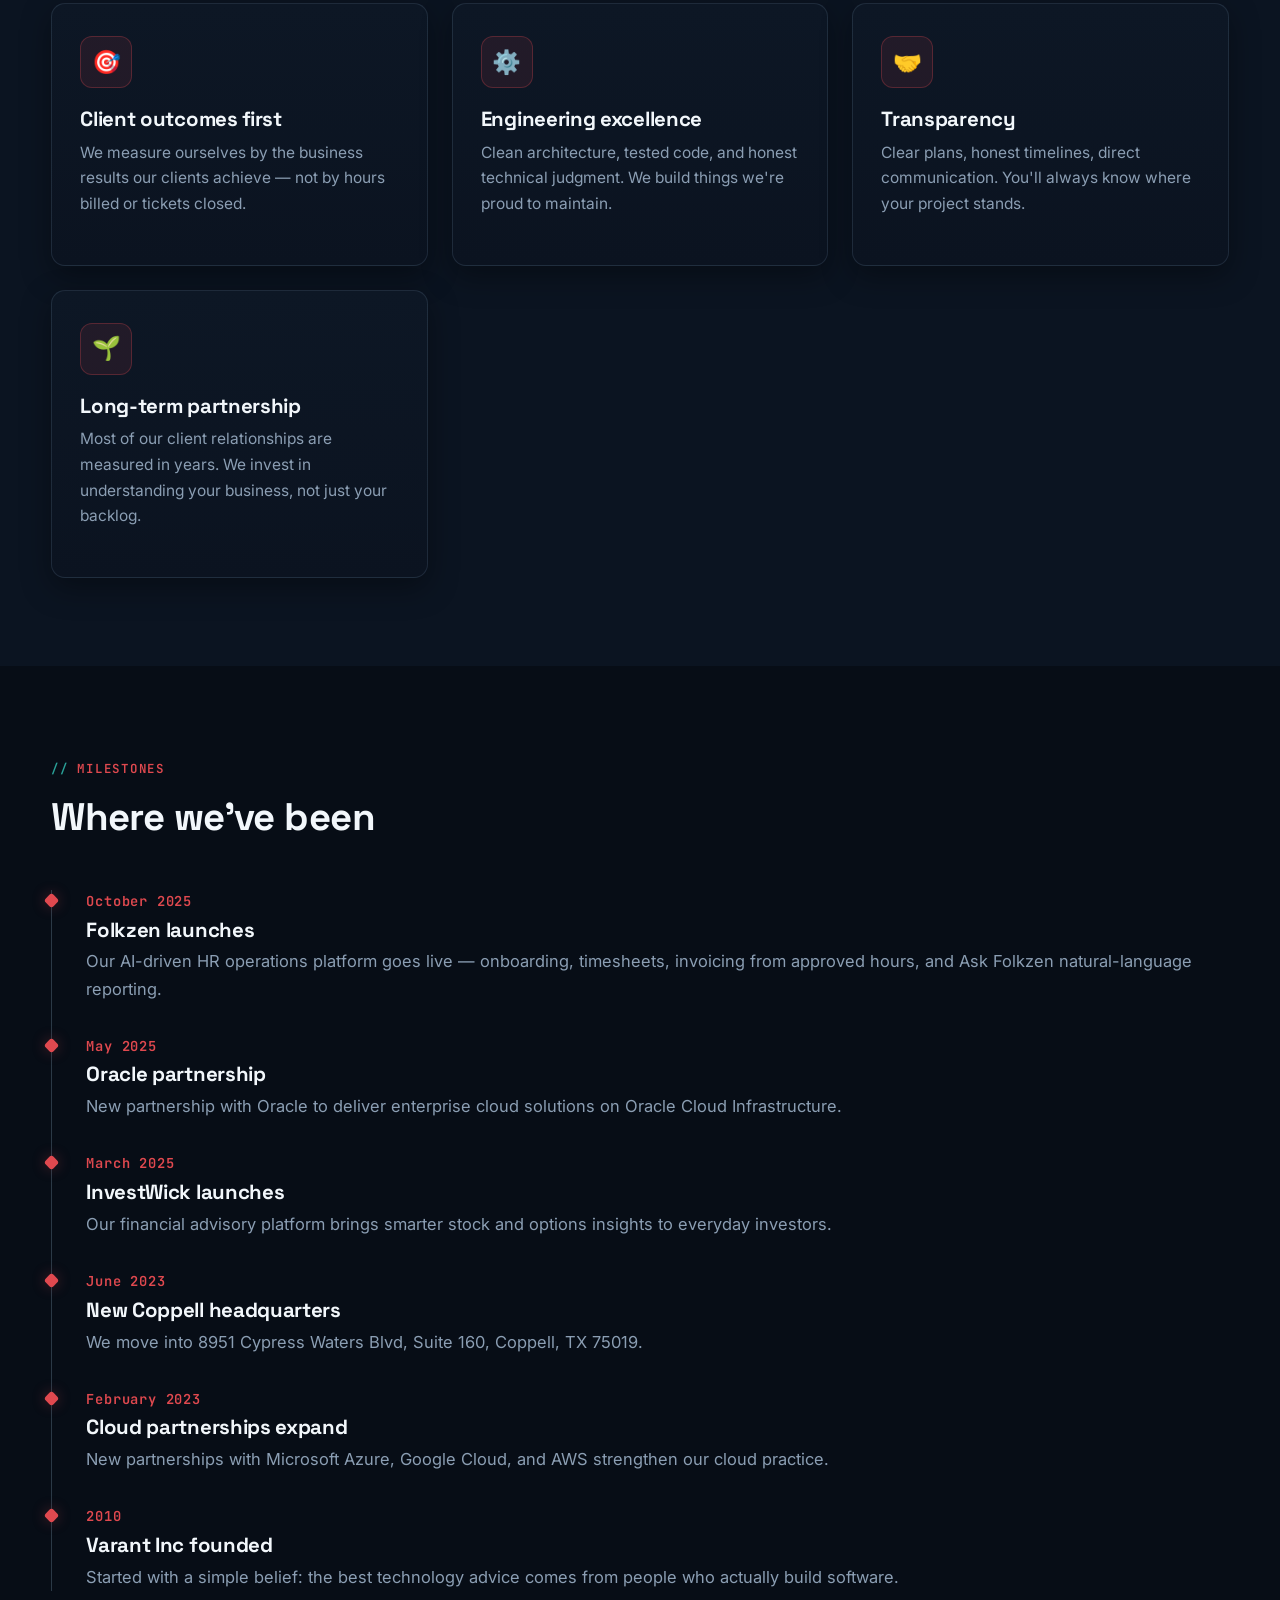
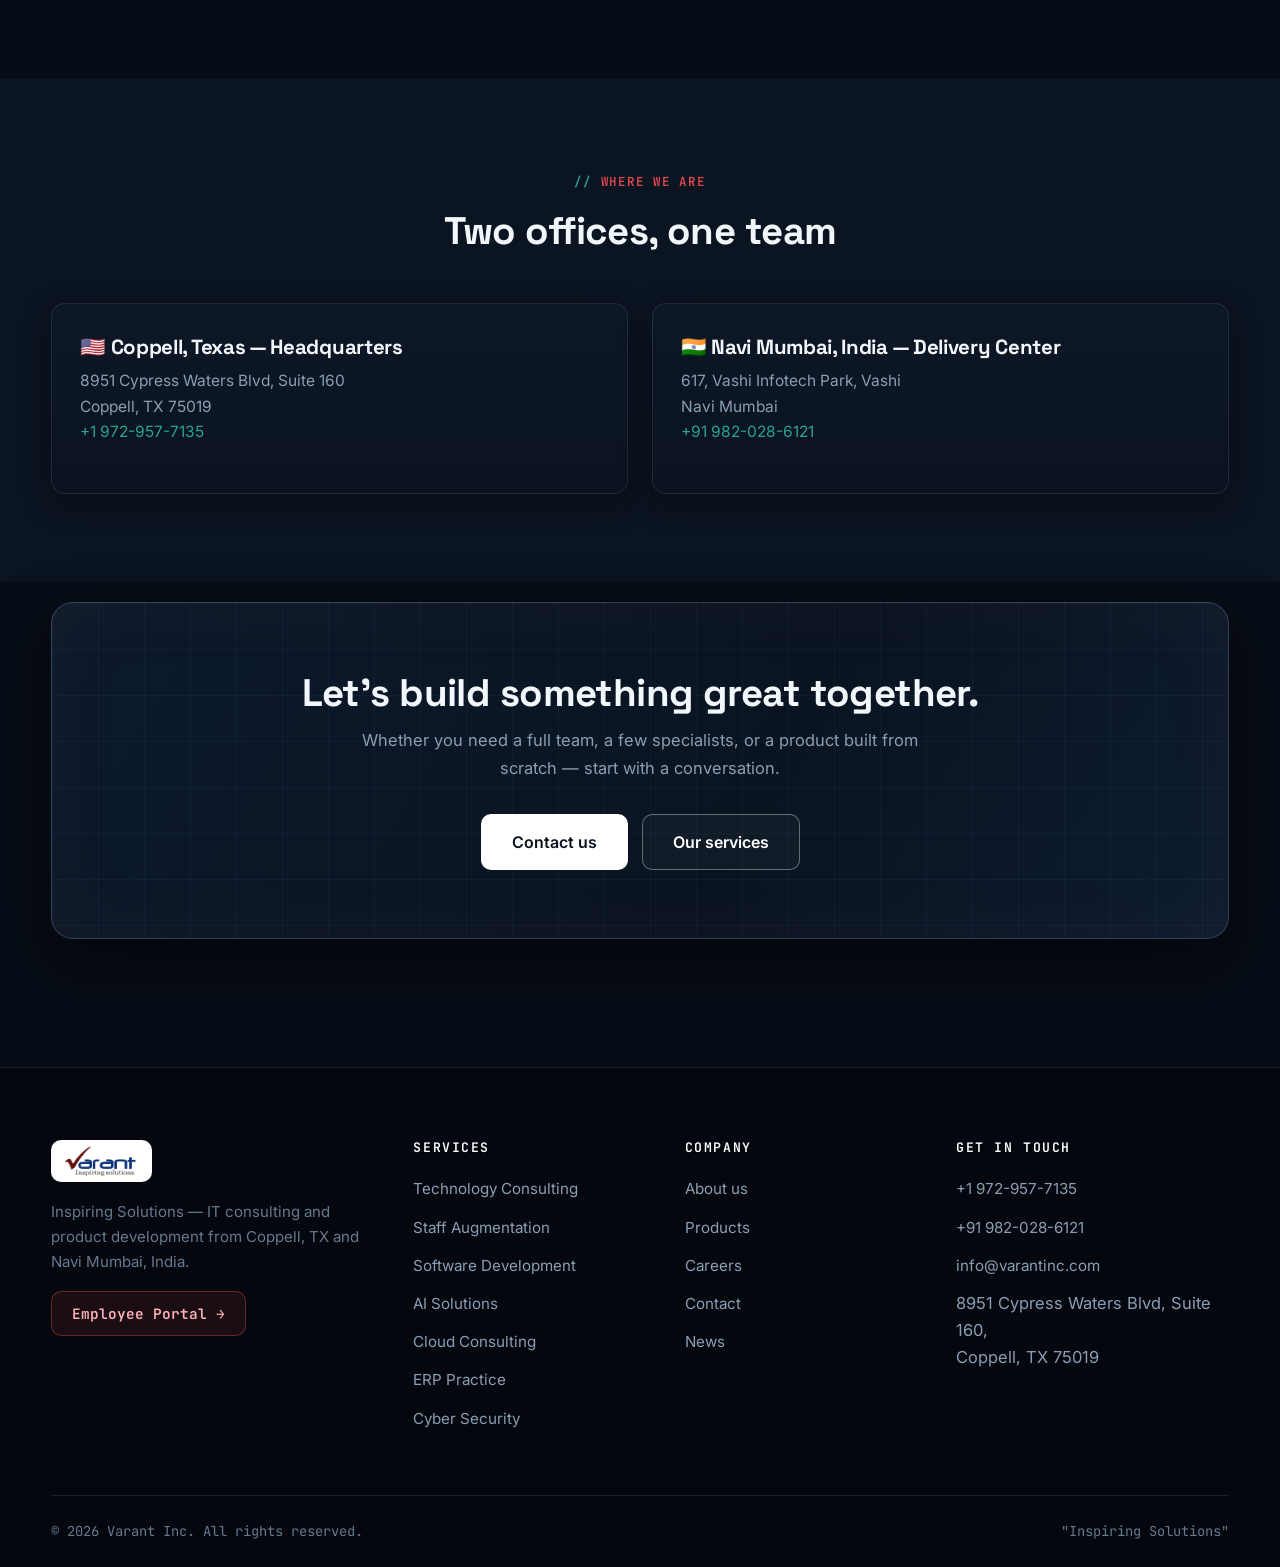
==== commit 01702570: "Content refresh: timeline order + founding milestone, Folkzen differentiators, contextual CTAs, coll" ====
--- a/about.html
+++ b/about.html
@@ -84,11 +84,12 @@
           <h2>Where we've been</h2>
         </div>
         <div class="timeline">
+          <div class="timeline-item reveal"><div class="t-date">October 2025</div><h3>Folkzen launches</h3><p>Our AI-driven HR operations platform goes live — onboarding, timesheets, invoicing from approved hours, and Ask Folkzen natural-language reporting.</p></div>
           <div class="timeline-item reveal"><div class="t-date">May 2025</div><h3>Oracle partnership</h3><p>New partnership with Oracle to deliver enterprise cloud solutions on Oracle Cloud Infrastructure.</p></div>
-          <div class="timeline-item reveal"><div class="t-date">October 2025</div><h3>Folkzen launches</h3><p>Our HR operations product for small and medium businesses goes live — onboarding, timesheets, leave, and payroll-ready reporting in one platform.</p></div>
           <div class="timeline-item reveal"><div class="t-date">March 2025</div><h3>InvestWick launches</h3><p>Our financial advisory platform brings smarter stock and options insights to everyday investors.</p></div>
           <div class="timeline-item reveal"><div class="t-date">June 2023</div><h3>New Coppell headquarters</h3><p>We move into 8951 Cypress Waters Blvd, Suite 160, Coppell, TX 75019.</p></div>
           <div class="timeline-item reveal"><div class="t-date">February 2023</div><h3>Cloud partnerships expand</h3><p>New partnerships with Microsoft Azure, Google Cloud, and AWS strengthen our cloud practice.</p></div>
+          <div class="timeline-item reveal"><div class="t-date">2010</div><h3>Varant Inc founded</h3><p>Started with a simple belief: the best technology advice comes from people who actually build software.</p></div>
         </div>
       </div>
     </section>
--- a/assets/css/style.css
+++ b/assets/css/style.css
@@ -501,3 +501,52 @@
   .terminal { font-size: 0.8rem; min-height: 140px; }
 }
 .header-actions .btn-portal-m { display: none; }
+
+/* --- Collapsible cards (services deep-dives) --- */
+details.collapsible { cursor: default; }
+details.collapsible summary {
+  cursor: pointer;
+  list-style: none;
+  display: flex;
+  align-items: center;
+  gap: 12px;
+  flex-wrap: wrap;
+}
+details.collapsible summary::-webkit-details-marker { display: none; }
+details.collapsible summary h3 { margin: 0; flex: 1; min-width: 0; }
+details.collapsible .collapse-icon {
+  width: 28px; height: 28px; flex: none;
+  border: 1px solid var(--line-strong); border-radius: 50%;
+  position: relative; transition: transform .25s ease, border-color .25s ease;
+}
+details.collapsible .collapse-icon::before,
+details.collapsible .collapse-icon::after {
+  content: ""; position: absolute; background: var(--muted);
+  top: 50%; left: 50%; transform: translate(-50%, -50%);
+  transition: background .25s ease;
+}
+details.collapsible .collapse-icon::before { width: 12px; height: 2px; }
+details.collapsible .collapse-icon::after { width: 2px; height: 12px; }
+details.collapsible[open] .collapse-icon { transform: rotate(135deg); border-color: var(--red); }
+details.collapsible[open] .collapse-icon::before,
+details.collapsible[open] .collapse-icon::after { background: var(--red); }
+details.collapsible summary:hover .collapse-icon { border-color: var(--red); }
+details.collapsible .collapsible-body { padding-top: 4px; }
+details.collapsible summary:focus-visible {
+  outline: 2px solid var(--red); outline-offset: 4px; border-radius: 8px;
+}
+
+/* --- CTA banner --- */
+.cta-banner {
+  padding: 72px 0;
+  background: var(--bg-soft);
+  border-top: 1px solid var(--line);
+}
+.cta-banner h2 { margin-bottom: 12px; }
+
+/* --- Notify form --- */
+.notify-form input[type="email"]:focus {
+  outline: 2px solid var(--red); outline-offset: 2px; border-color: var(--red);
+}
+.notify-form .notify-msg.ok { color: #3ecf8e; }
+.notify-form .notify-msg.err { color: #e5484d; }
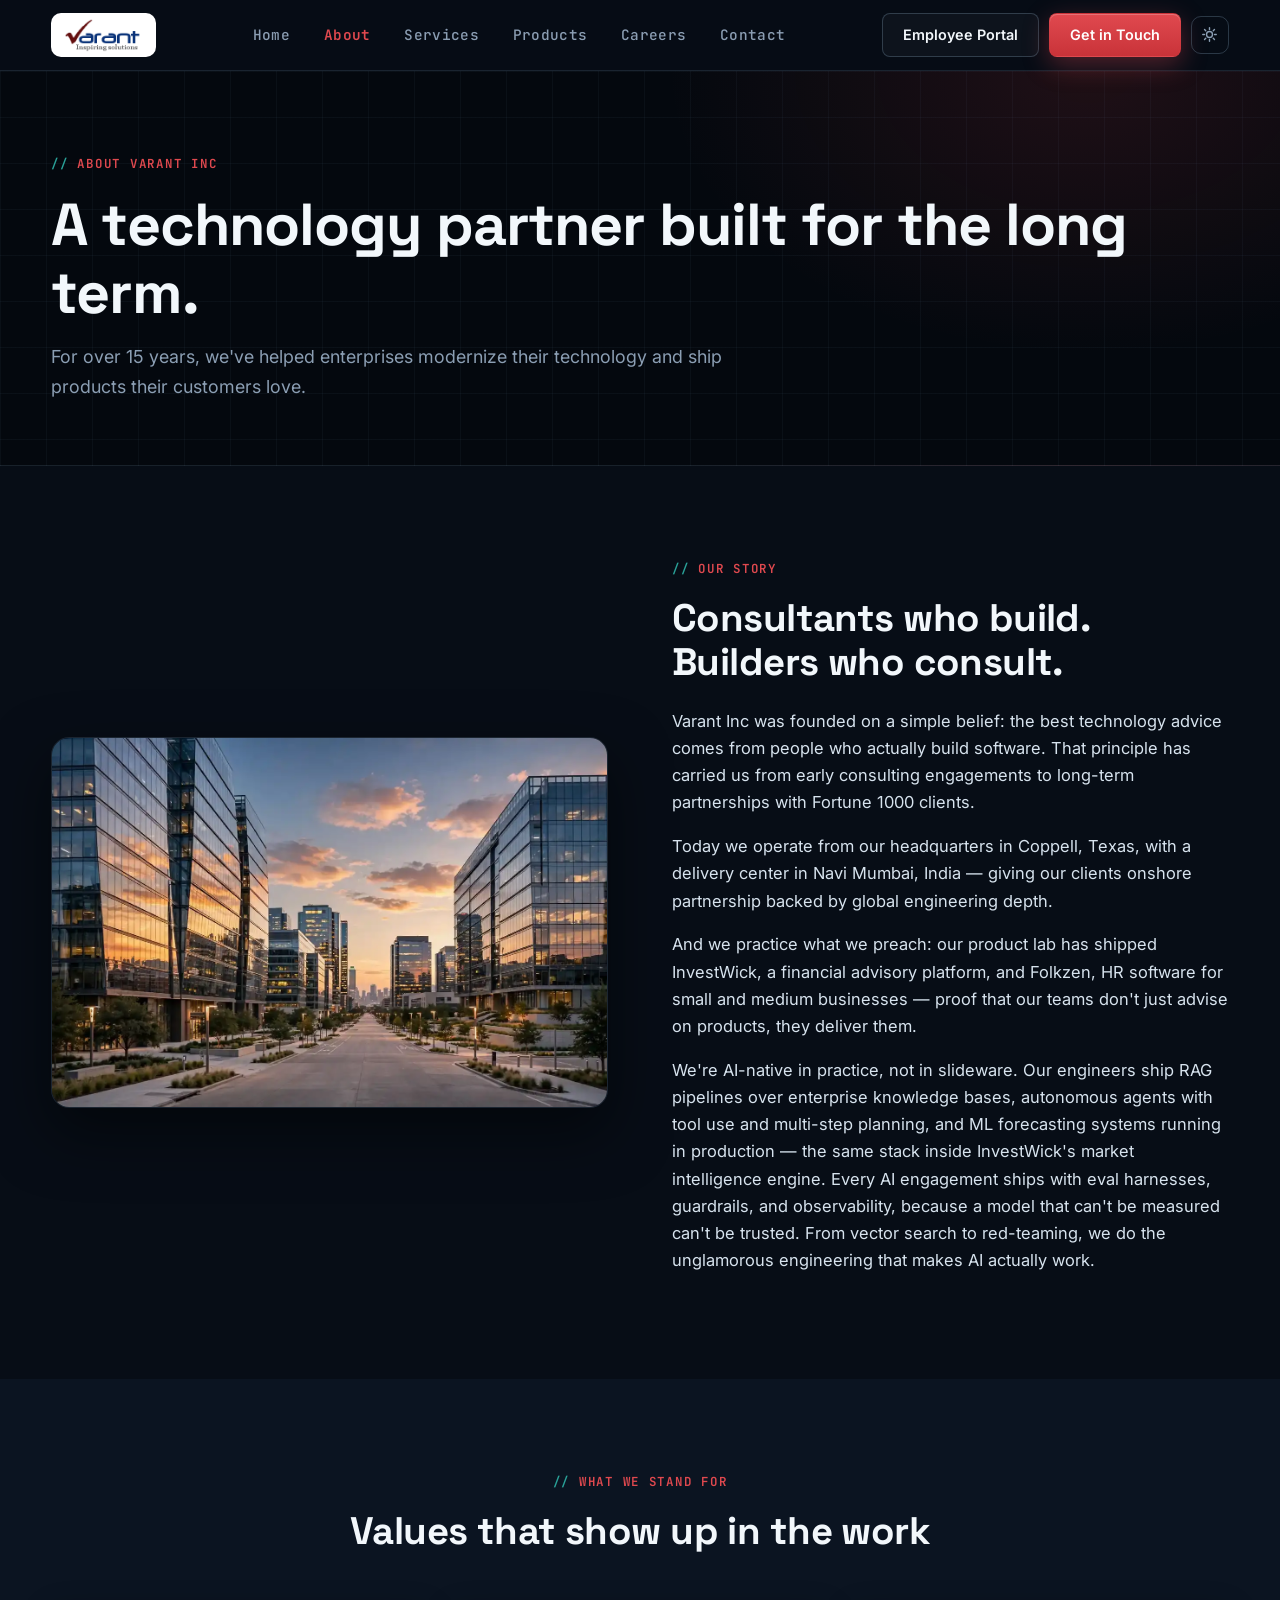
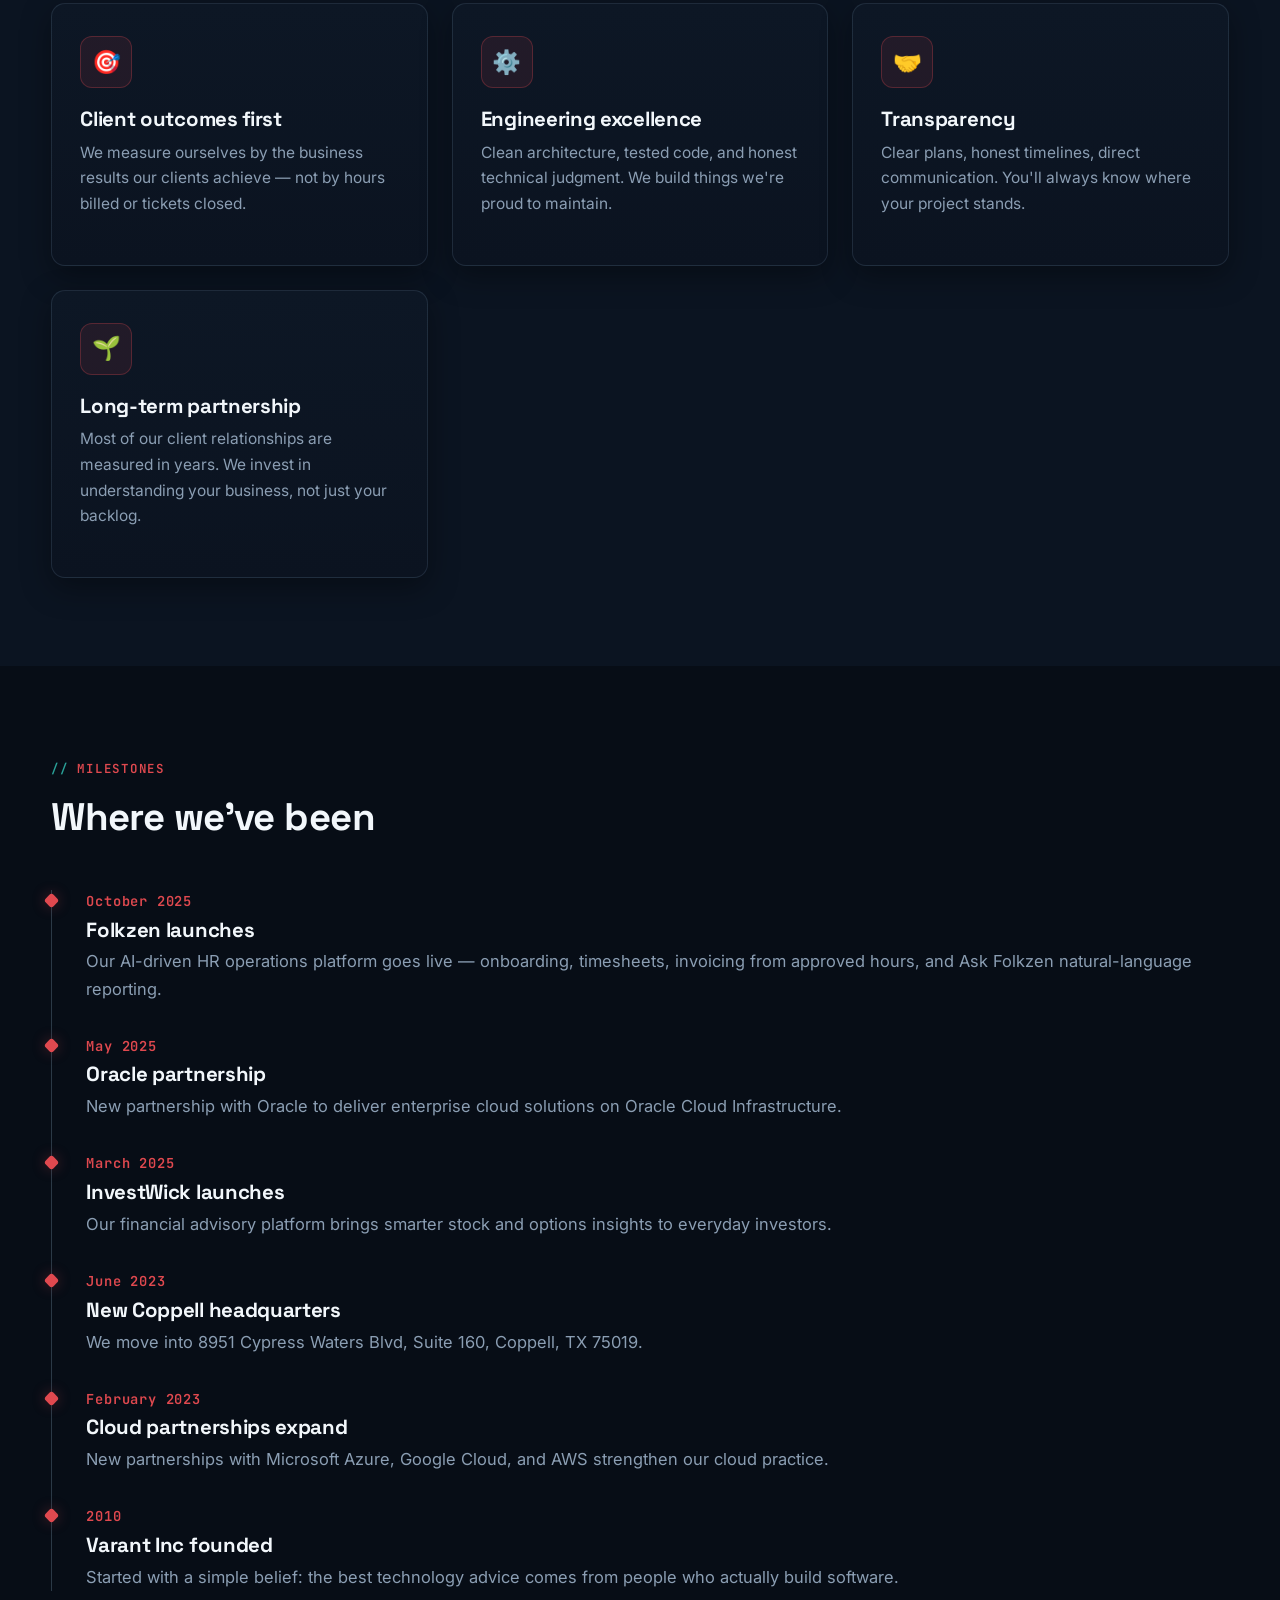
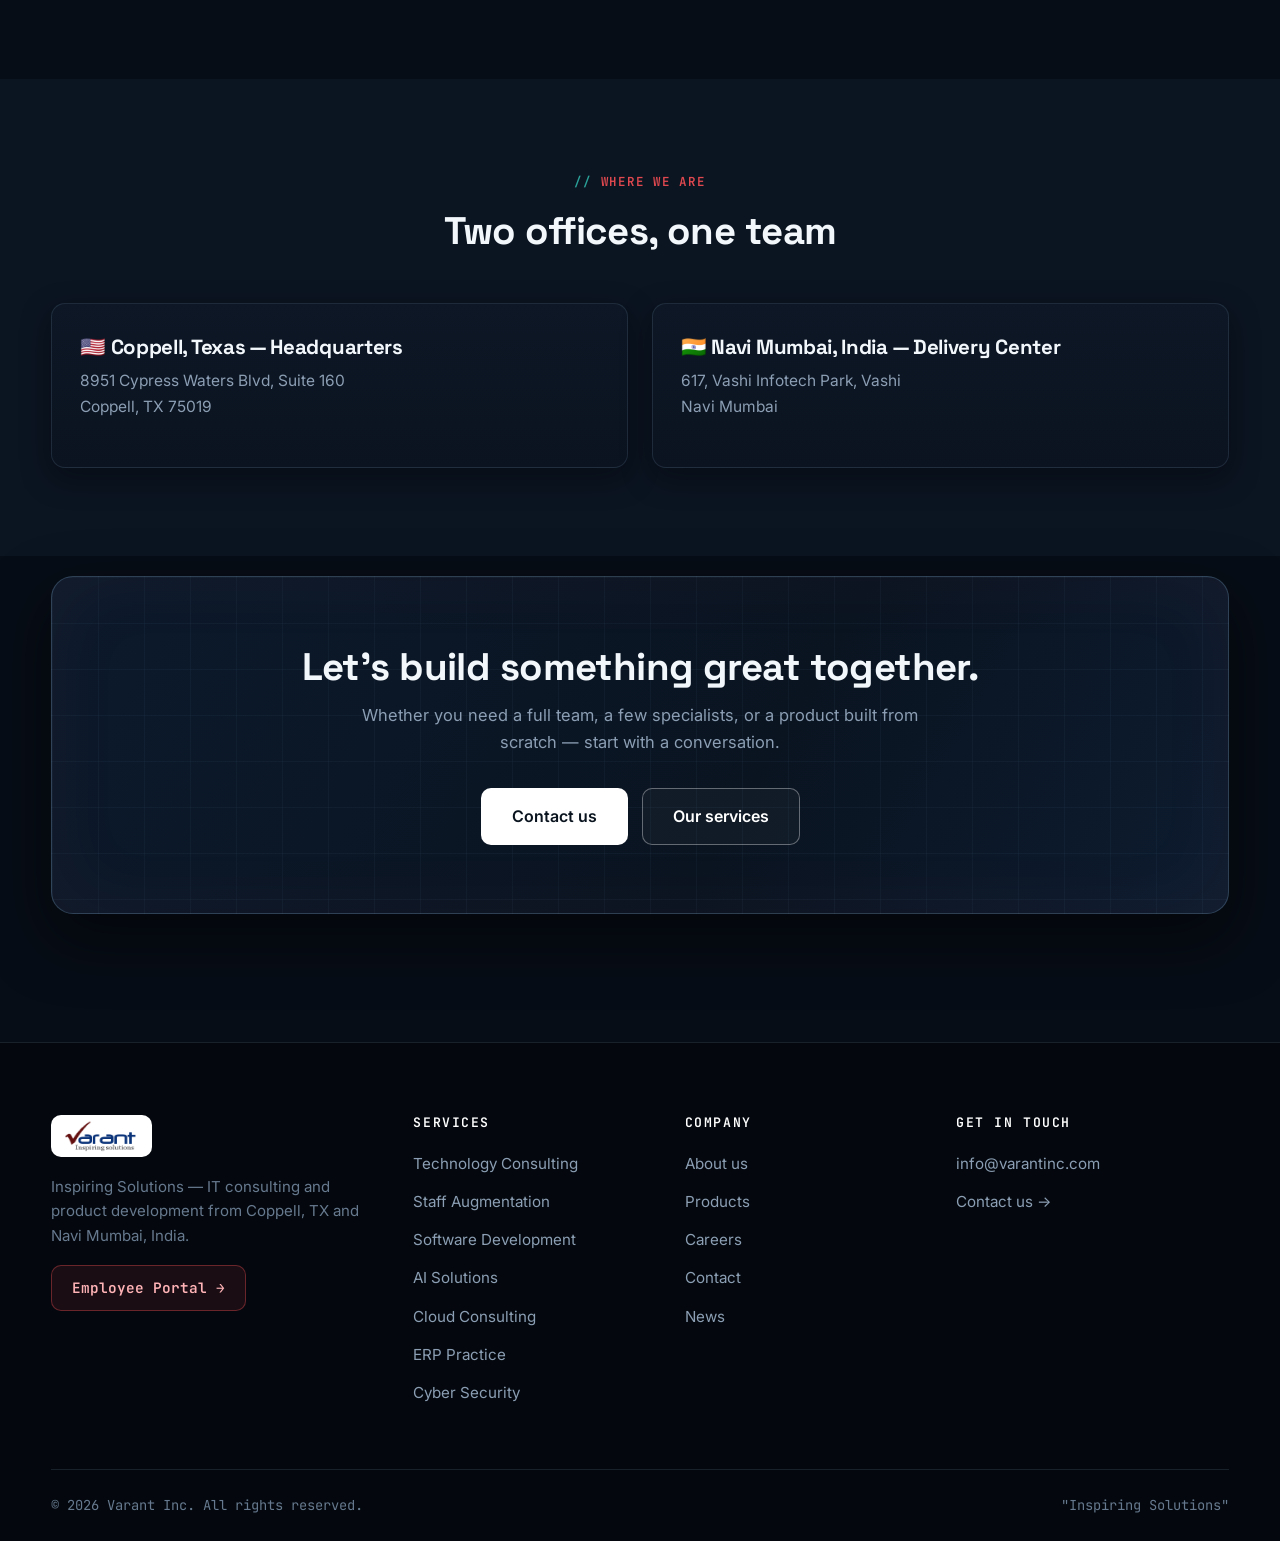
==== commit cf88ad98: "Remove phone numbers from footers and about page (spam); contact page remains the single source" ====
--- a/about.html
+++ b/about.html
@@ -103,11 +103,11 @@
         <div class="grid-2">
           <article class="card reveal">
             <h3>🇺🇸 Coppell, Texas — Headquarters</h3>
-            <p>8951 Cypress Waters Blvd, Suite 160<br />Coppell, TX 75019<br /><a href="tel:+19729577135">+1 972-957-7135</a></p>
+            <p>8951 Cypress Waters Blvd, Suite 160<br />Coppell, TX 75019</p>
           </article>
           <article class="card reveal">
             <h3>🇮🇳 Navi Mumbai, India — Delivery Center</h3>
-            <p>617, Vashi Infotech Park, Vashi<br />Navi Mumbai<br /><a href="tel:+919820286121">+91 982-028-6121</a></p>
+            <p>617, Vashi Infotech Park, Vashi<br />Navi Mumbai</p>
           </article>
         </div>
       </div>
@@ -160,10 +160,8 @@
         <div>
           <h4>Get in touch</h4>
           <ul class="footer-links">
-            <li><a href="tel:+19729577135">+1 972-957-7135</a></li>
-            <li><a href="tel:+919820286121">+91 982-028-6121</a></li>
             <li><a href="mailto:info@varantinc.com">info@varantinc.com</a></li>
-            <li>8951 Cypress Waters Blvd, Suite 160,<br />Coppell, TX 75019</li>
+            <li><a href="/contact.html">Contact us →</a></li>
           </ul>
         </div>
       </div>
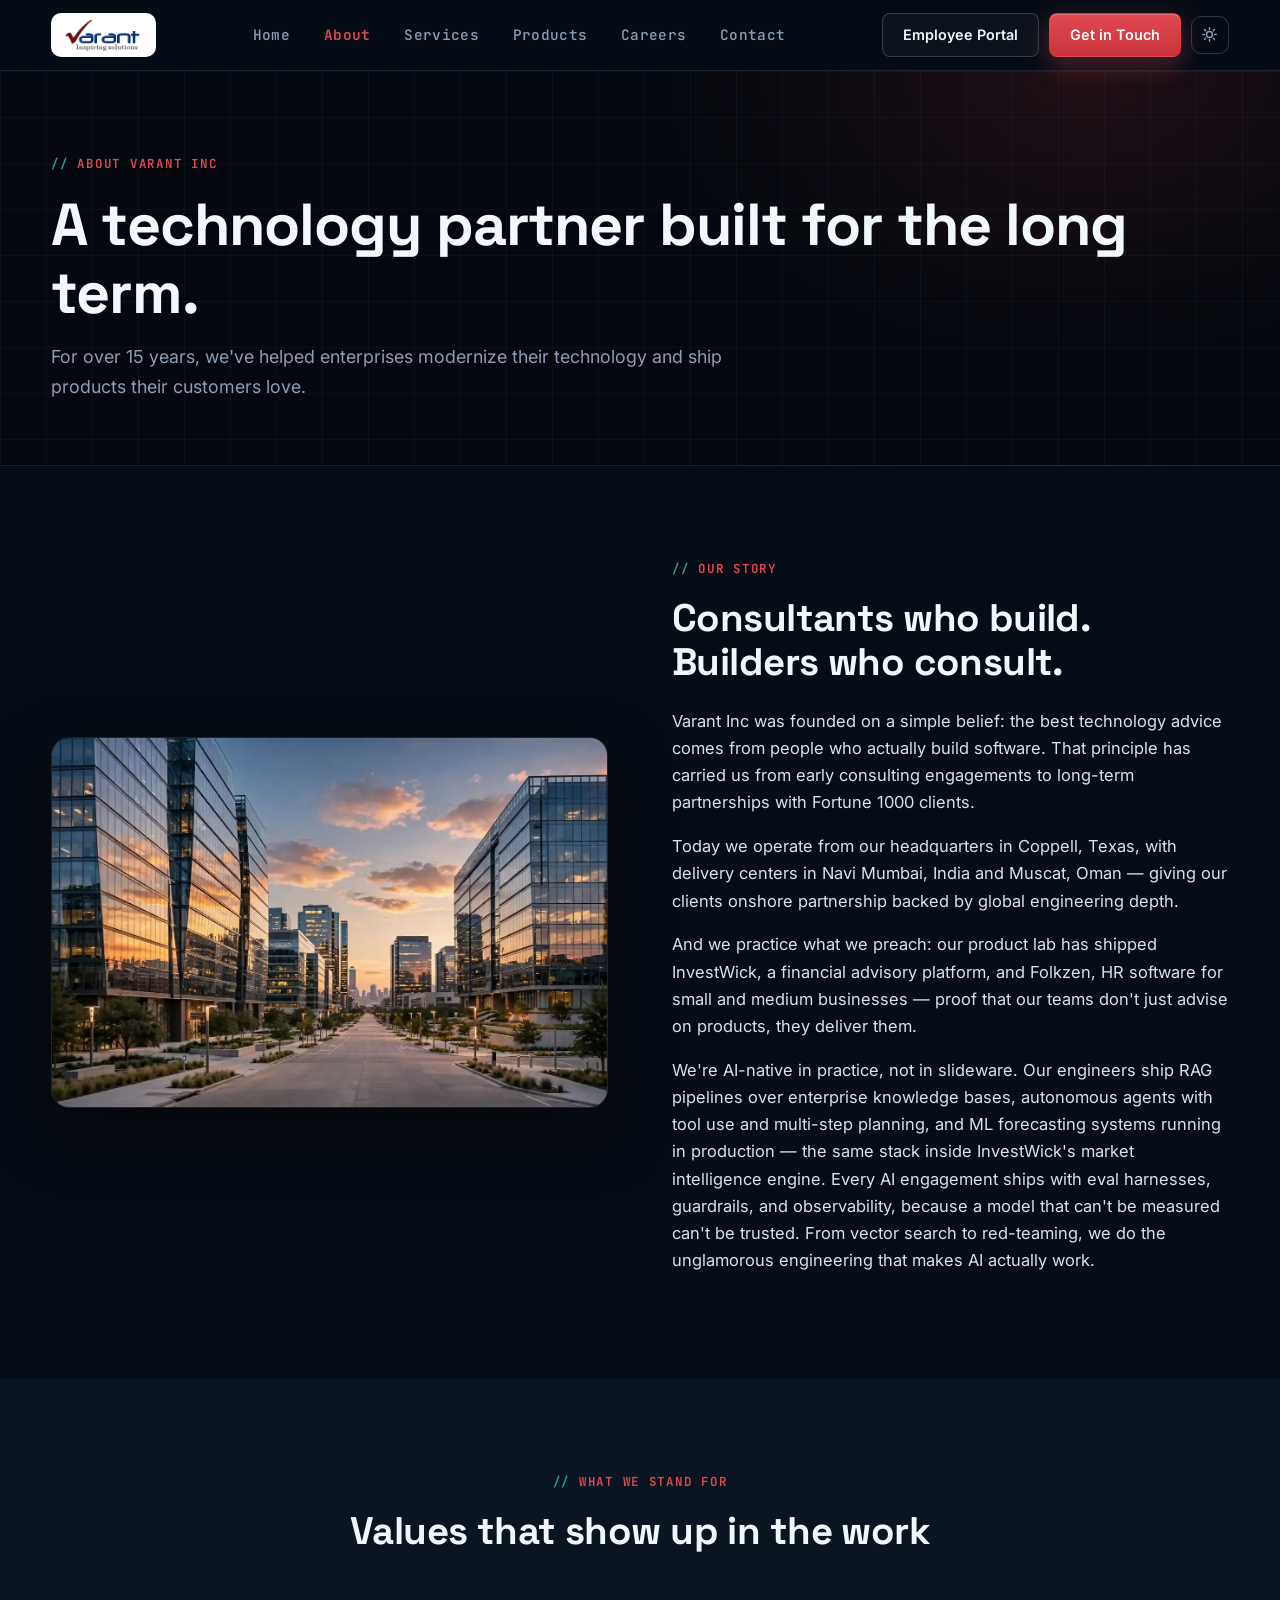
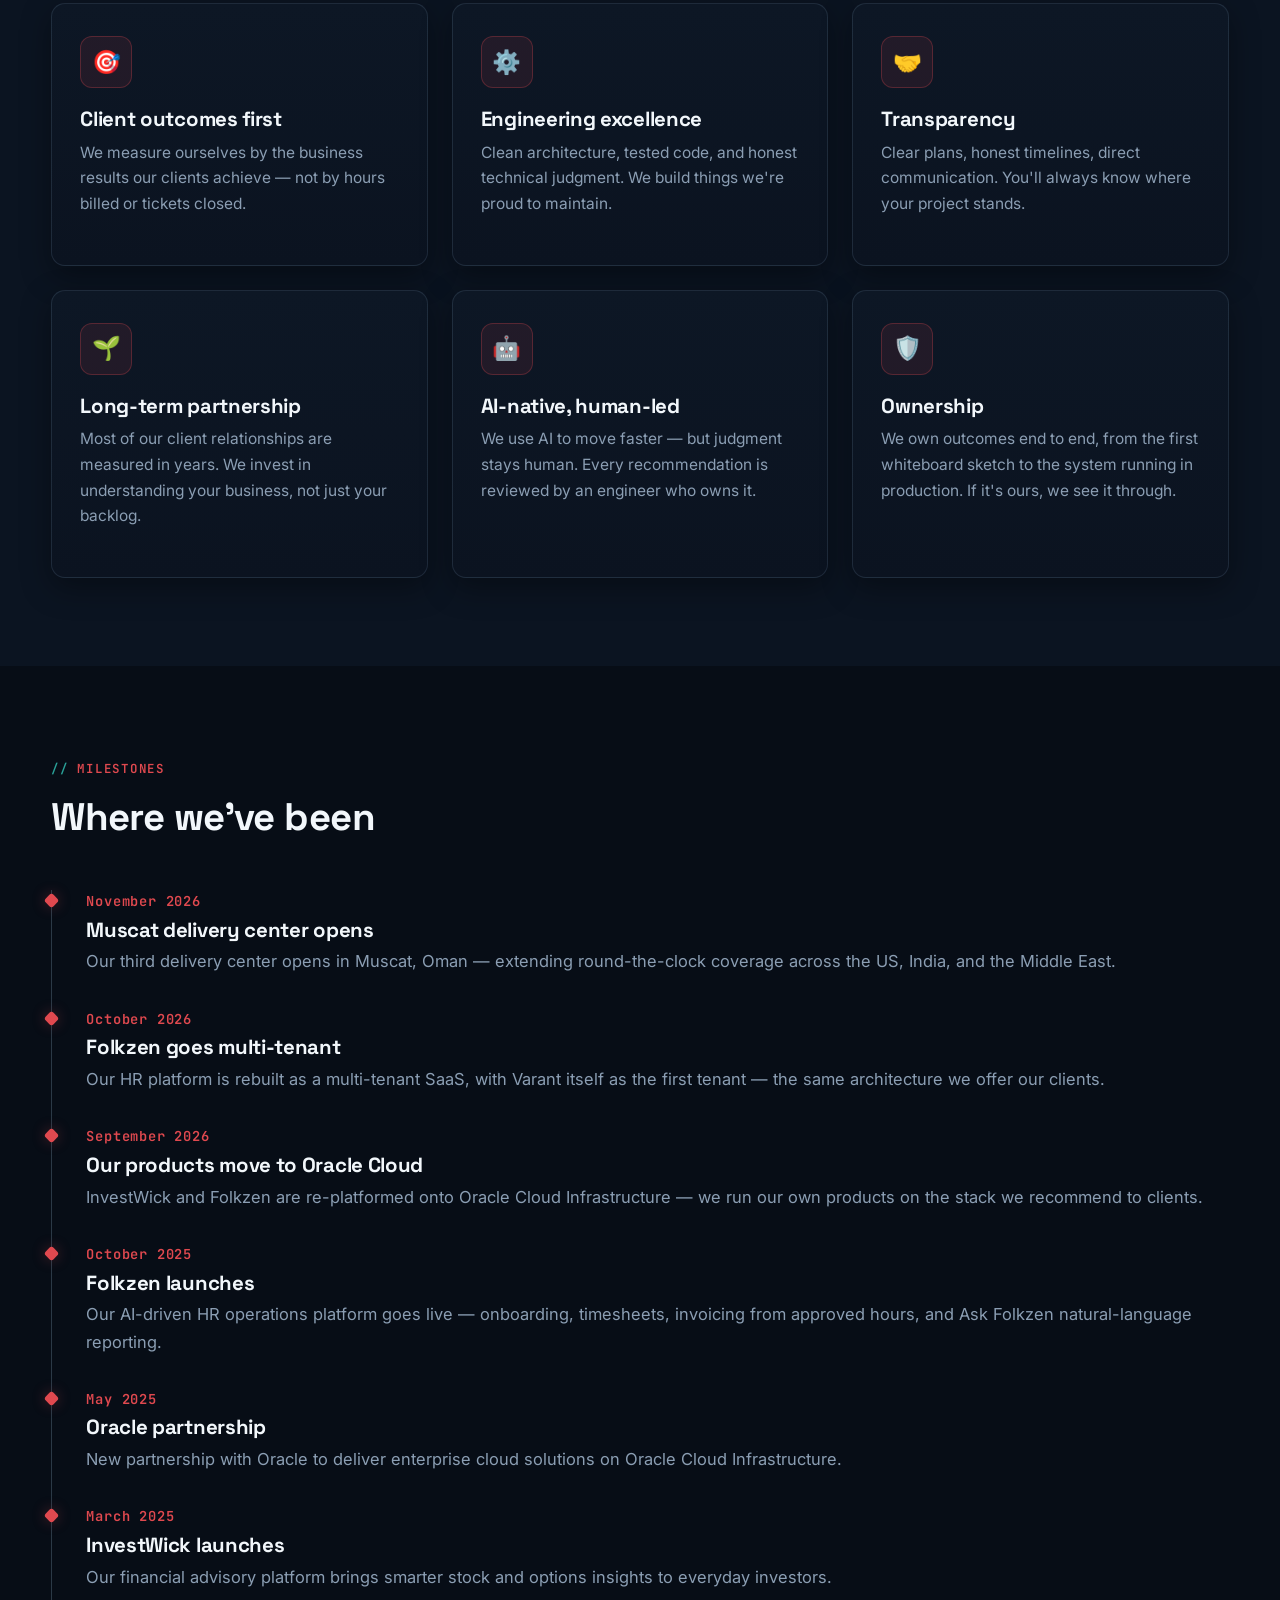
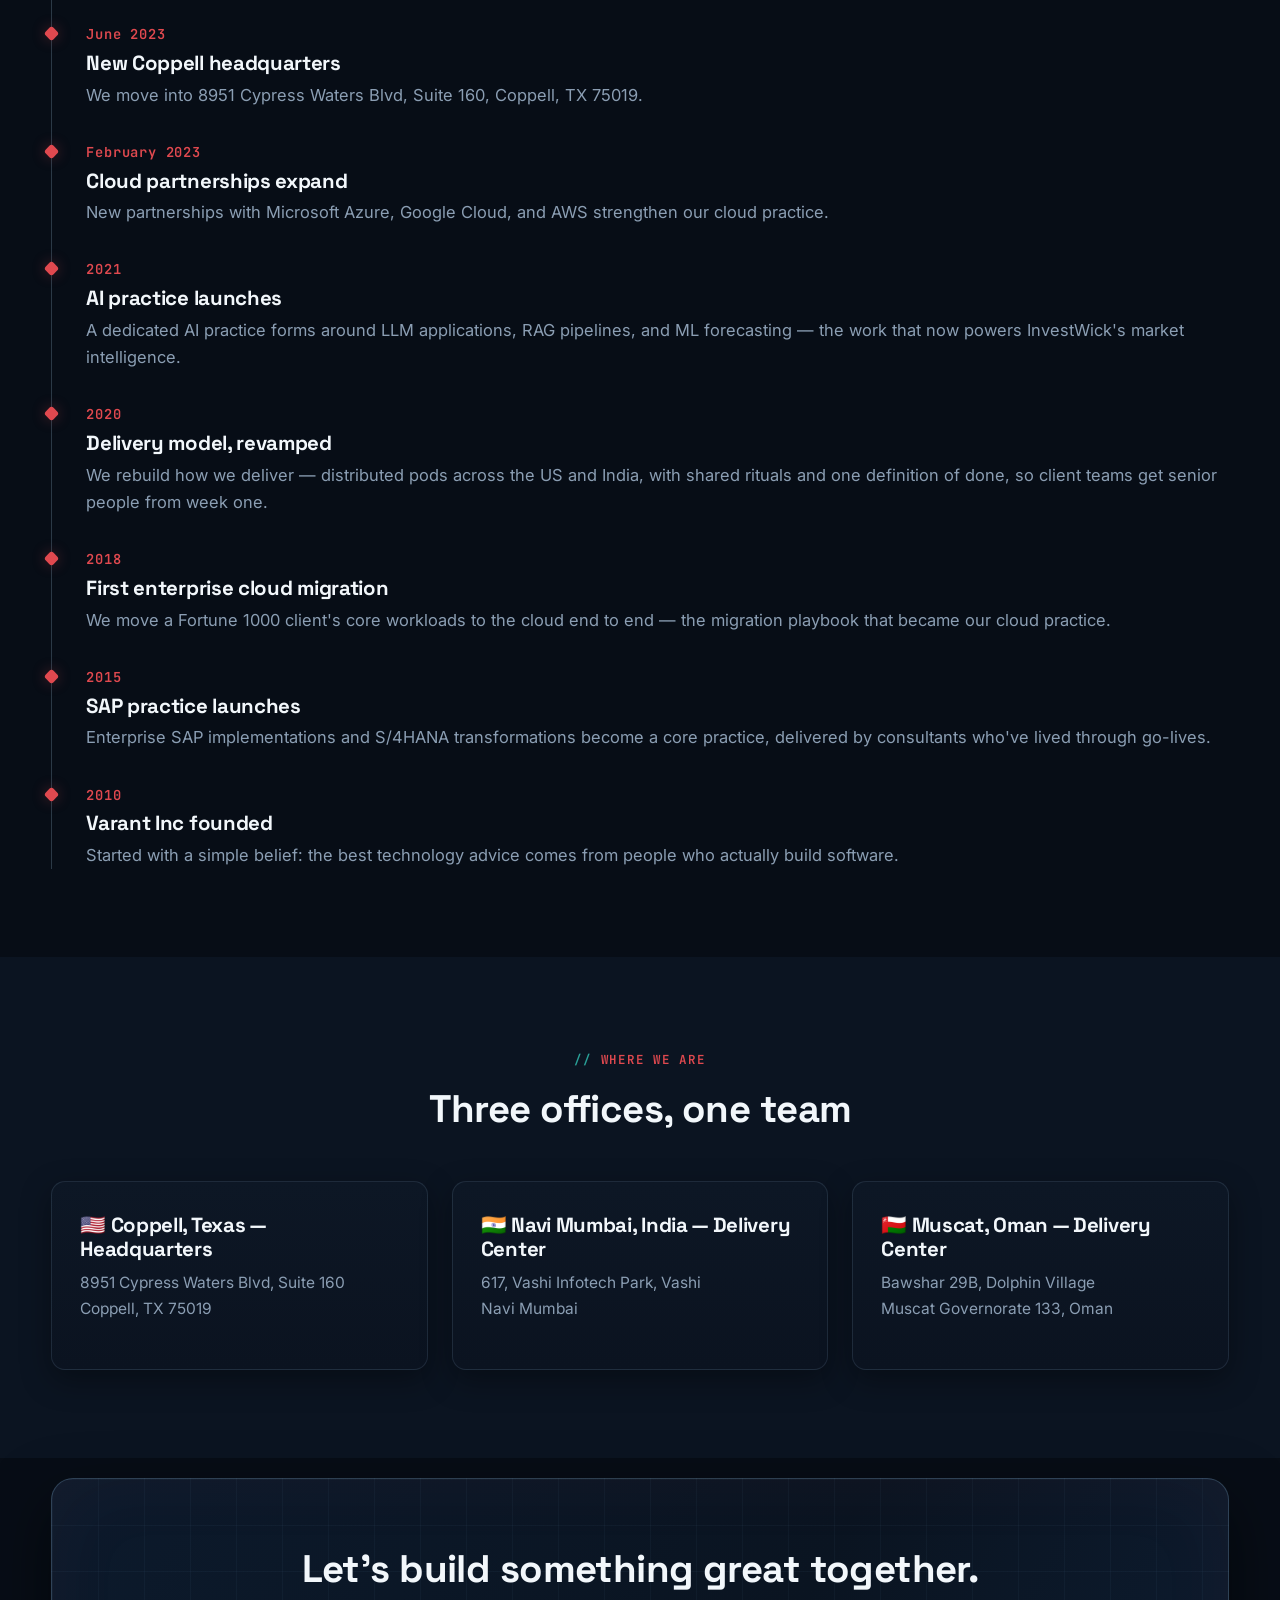
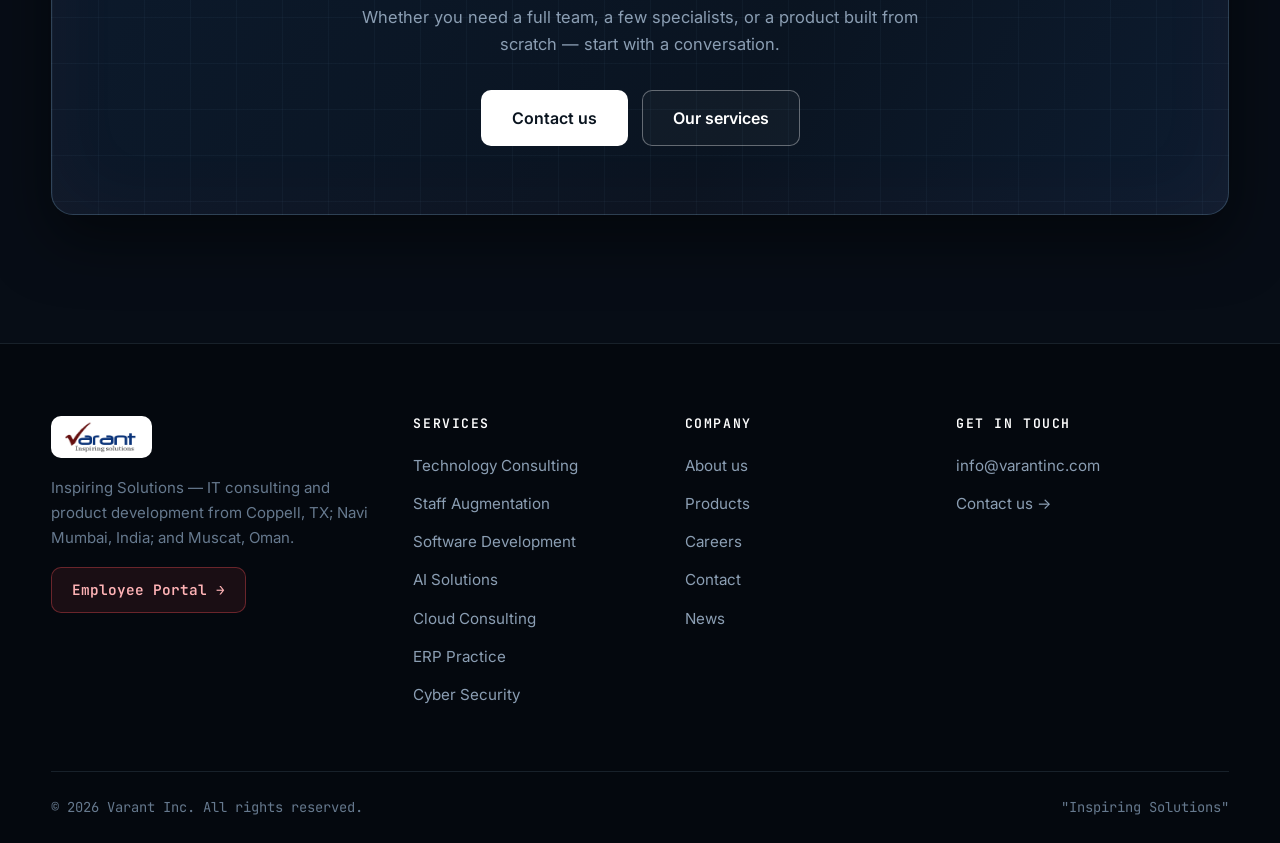
==== commit a8fb2494: "50+ certified consultants; third delivery center in Muscat, Oman; six values; expanded timeline - Ho" ====
--- a/about.html
+++ b/about.html
@@ -4,7 +4,7 @@
   <meta charset="utf-8" />
   <meta name="viewport" content="width=device-width, initial-scale=1.0" />
   <title>About Us — Varant Inc | IT Consulting & Product Development</title>
-  <meta name="description" content="About Varant Inc: 15+ years of IT consulting and product development, serving Fortune 1000 clients from Coppell, TX and Navi Mumbai, India." />
+  <meta name="description" content="About Varant Inc: 15+ years of IT consulting and product development, serving Fortune 1000 clients from Coppell, TX; Navi Mumbai, India; and Muscat, Oman." />
   <link rel="icon" type="image/svg+xml" href="/assets/brand/favicon.svg" />
   <link rel="preconnect" href="https://fonts.googleapis.com" />
   <link rel="preconnect" href="https://fonts.gstatic.com" crossorigin />
@@ -55,7 +55,7 @@
           <span class="eyebrow">Our story</span>
           <h2>Consultants who build. Builders who consult.</h2>
           <p>Varant Inc was founded on a simple belief: the best technology advice comes from people who actually build software. That principle has carried us from early consulting engagements to long-term partnerships with Fortune 1000 clients.</p>
-          <p>Today we operate from our headquarters in Coppell, Texas, with a delivery center in Navi Mumbai, India — giving our clients onshore partnership backed by global engineering depth.</p>
+          <p>Today we operate from our headquarters in Coppell, Texas, with delivery centers in Navi Mumbai, India and Muscat, Oman — giving our clients onshore partnership backed by global engineering depth.</p>
           <p>And we practice what we preach: our product lab has shipped InvestWick, a financial advisory platform, and Folkzen, HR software for small and medium businesses — proof that our teams don't just advise on products, they deliver them.</p>
           <p>We're AI-native in practice, not in slideware. Our engineers ship RAG pipelines over enterprise knowledge bases, autonomous agents with tool use and multi-step planning, and ML forecasting systems running in production — the same stack inside InvestWick's market intelligence engine. Every AI engagement ships with eval harnesses, guardrails, and observability, because a model that can't be measured can't be trusted. From vector search to red-teaming, we do the unglamorous engineering that makes AI actually work.</p>
         </div>
@@ -73,6 +73,8 @@
           <article class="card reveal"><div class="card-icon">⚙️</div><h3>Engineering excellence</h3><p>Clean architecture, tested code, and honest technical judgment. We build things we're proud to maintain.</p></article>
           <article class="card reveal"><div class="card-icon">🤝</div><h3>Transparency</h3><p>Clear plans, honest timelines, direct communication. You'll always know where your project stands.</p></article>
           <article class="card reveal"><div class="card-icon">🌱</div><h3>Long-term partnership</h3><p>Most of our client relationships are measured in years. We invest in understanding your business, not just your backlog.</p></article>
+          <article class="card reveal"><div class="card-icon">🤖</div><h3>AI-native, human-led</h3><p>We use AI to move faster — but judgment stays human. Every recommendation is reviewed by an engineer who owns it.</p></article>
+          <article class="card reveal"><div class="card-icon">🛡️</div><h3>Ownership</h3><p>We own outcomes end to end, from the first whiteboard sketch to the system running in production. If it's ours, we see it through.</p></article>
         </div>
       </div>
     </section>
@@ -84,11 +86,18 @@
           <h2>Where we've been</h2>
         </div>
         <div class="timeline">
+          <div class="timeline-item reveal"><div class="t-date">November 2026</div><h3>Muscat delivery center opens</h3><p>Our third delivery center opens in Muscat, Oman — extending round-the-clock coverage across the US, India, and the Middle East.</p></div>
+          <div class="timeline-item reveal"><div class="t-date">October 2026</div><h3>Folkzen goes multi-tenant</h3><p>Our HR platform is rebuilt as a multi-tenant SaaS, with Varant itself as the first tenant — the same architecture we offer our clients.</p></div>
+          <div class="timeline-item reveal"><div class="t-date">September 2026</div><h3>Our products move to Oracle Cloud</h3><p>InvestWick and Folkzen are re-platformed onto Oracle Cloud Infrastructure — we run our own products on the stack we recommend to clients.</p></div>
           <div class="timeline-item reveal"><div class="t-date">October 2025</div><h3>Folkzen launches</h3><p>Our AI-driven HR operations platform goes live — onboarding, timesheets, invoicing from approved hours, and Ask Folkzen natural-language reporting.</p></div>
           <div class="timeline-item reveal"><div class="t-date">May 2025</div><h3>Oracle partnership</h3><p>New partnership with Oracle to deliver enterprise cloud solutions on Oracle Cloud Infrastructure.</p></div>
           <div class="timeline-item reveal"><div class="t-date">March 2025</div><h3>InvestWick launches</h3><p>Our financial advisory platform brings smarter stock and options insights to everyday investors.</p></div>
           <div class="timeline-item reveal"><div class="t-date">June 2023</div><h3>New Coppell headquarters</h3><p>We move into 8951 Cypress Waters Blvd, Suite 160, Coppell, TX 75019.</p></div>
           <div class="timeline-item reveal"><div class="t-date">February 2023</div><h3>Cloud partnerships expand</h3><p>New partnerships with Microsoft Azure, Google Cloud, and AWS strengthen our cloud practice.</p></div>
+          <div class="timeline-item reveal"><div class="t-date">2021</div><h3>AI practice launches</h3><p>A dedicated AI practice forms around LLM applications, RAG pipelines, and ML forecasting — the work that now powers InvestWick's market intelligence.</p></div>
+          <div class="timeline-item reveal"><div class="t-date">2020</div><h3>Delivery model, revamped</h3><p>We rebuild how we deliver — distributed pods across the US and India, with shared rituals and one definition of done, so client teams get senior people from week one.</p></div>
+          <div class="timeline-item reveal"><div class="t-date">2018</div><h3>First enterprise cloud migration</h3><p>We move a Fortune 1000 client's core workloads to the cloud end to end — the migration playbook that became our cloud practice.</p></div>
+          <div class="timeline-item reveal"><div class="t-date">2015</div><h3>SAP practice launches</h3><p>Enterprise SAP implementations and S/4HANA transformations become a core practice, delivered by consultants who've lived through go-lives.</p></div>
           <div class="timeline-item reveal"><div class="t-date">2010</div><h3>Varant Inc founded</h3><p>Started with a simple belief: the best technology advice comes from people who actually build software.</p></div>
         </div>
       </div>
@@ -98,9 +107,9 @@
       <div class="container">
         <div class="section-head center reveal">
           <span class="eyebrow">Where we are</span>
-          <h2>Two offices, one team</h2>
+          <h2>Three offices, one team</h2>
         </div>
-        <div class="grid-2">
+        <div class="grid-3">
           <article class="card reveal">
             <h3>🇺🇸 Coppell, Texas — Headquarters</h3>
             <p>8951 Cypress Waters Blvd, Suite 160<br />Coppell, TX 75019</p>
@@ -108,6 +117,10 @@
           <article class="card reveal">
             <h3>🇮🇳 Navi Mumbai, India — Delivery Center</h3>
             <p>617, Vashi Infotech Park, Vashi<br />Navi Mumbai</p>
+          </article>
+          <article class="card reveal">
+            <h3>🇴🇲 Muscat, Oman — Delivery Center</h3>
+            <p>Bawshar 29B, Dolphin Village<br />Muscat Governorate 133, Oman</p>
           </article>
         </div>
       </div>
@@ -132,7 +145,7 @@
       <div class="footer-grid">
         <div class="footer-brand">
           <img src="/assets/brand/varant-logo.png" alt="Varant Inc" />
-          <p>Inspiring Solutions — IT consulting and product development from Coppell, TX and Navi Mumbai, India.</p>
+          <p>Inspiring Solutions — IT consulting and product development from Coppell, TX; Navi Mumbai, India; and Muscat, Oman.</p>
           <p style="margin-top:16px;"><a class="portal-link" href="https://hr.varantinc.com" target="_blank" rel="noopener">Employee Portal →</a></p>
         </div>
         <div>
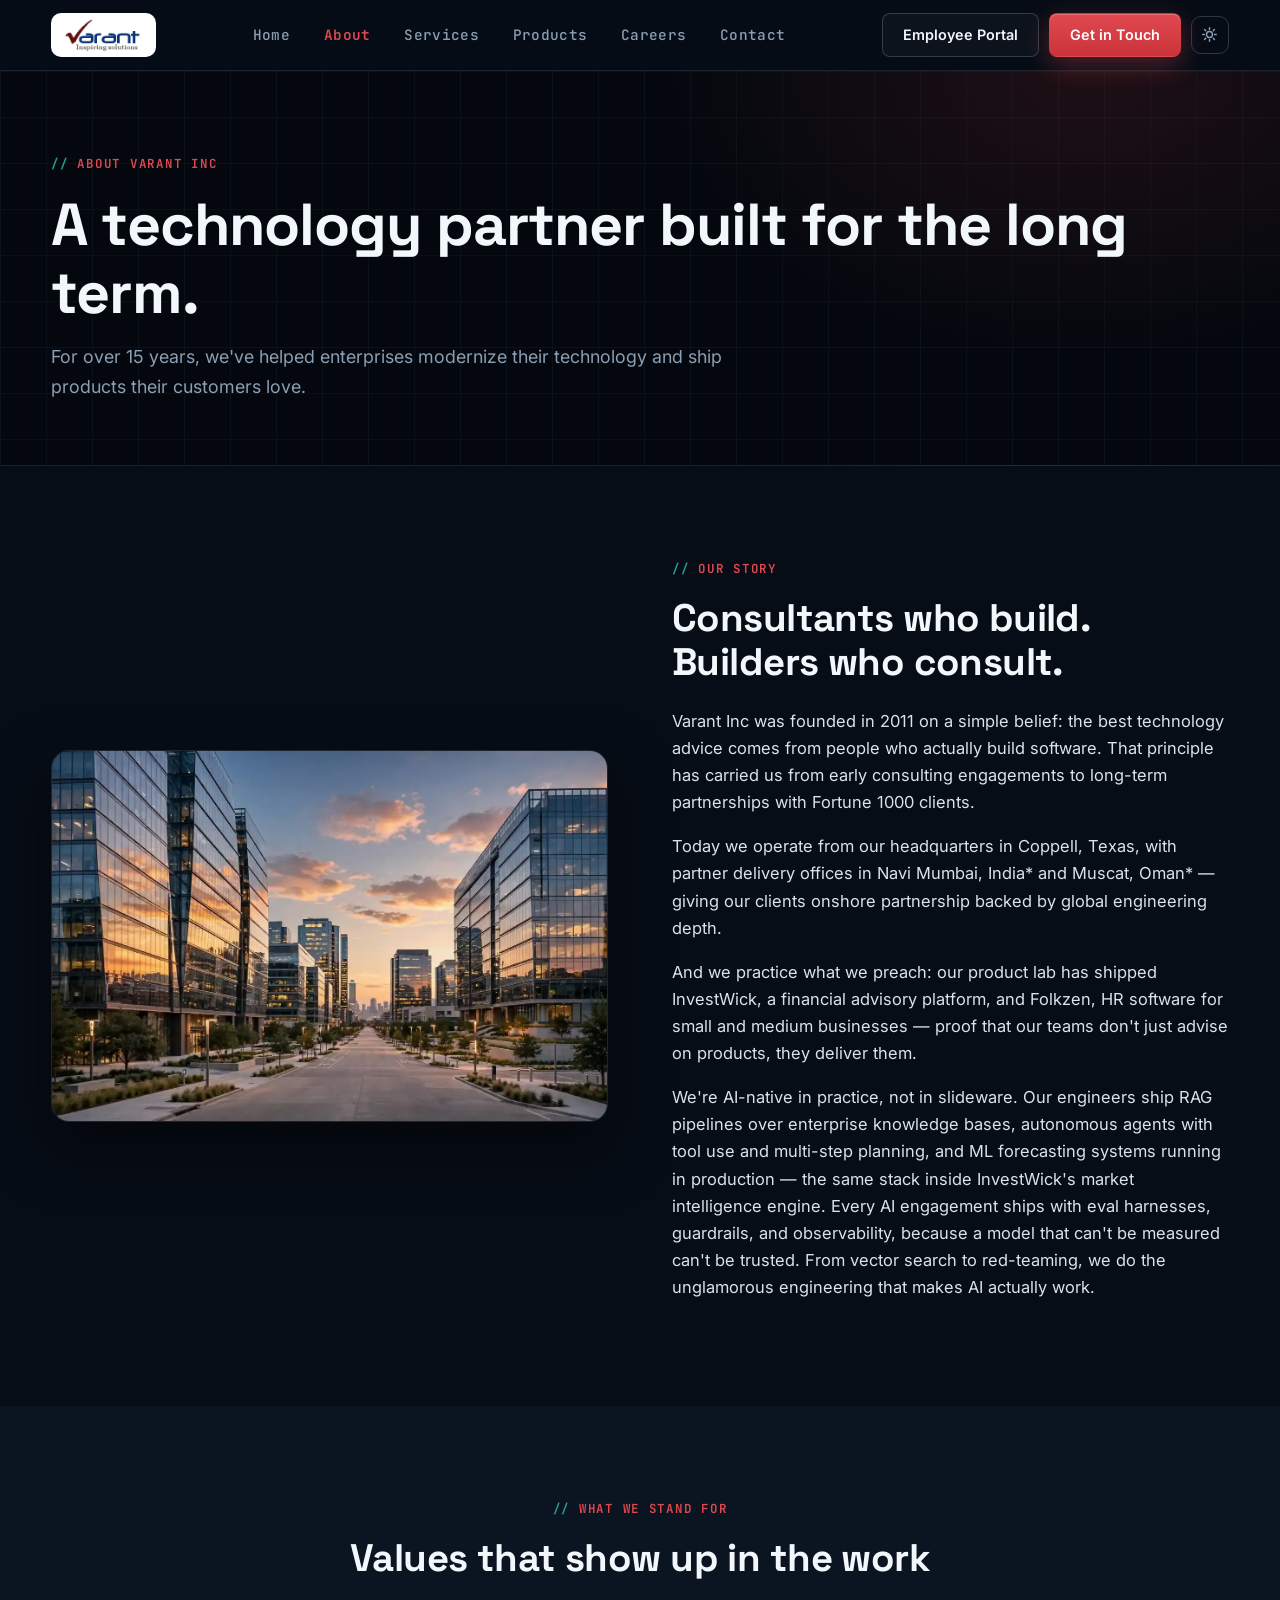
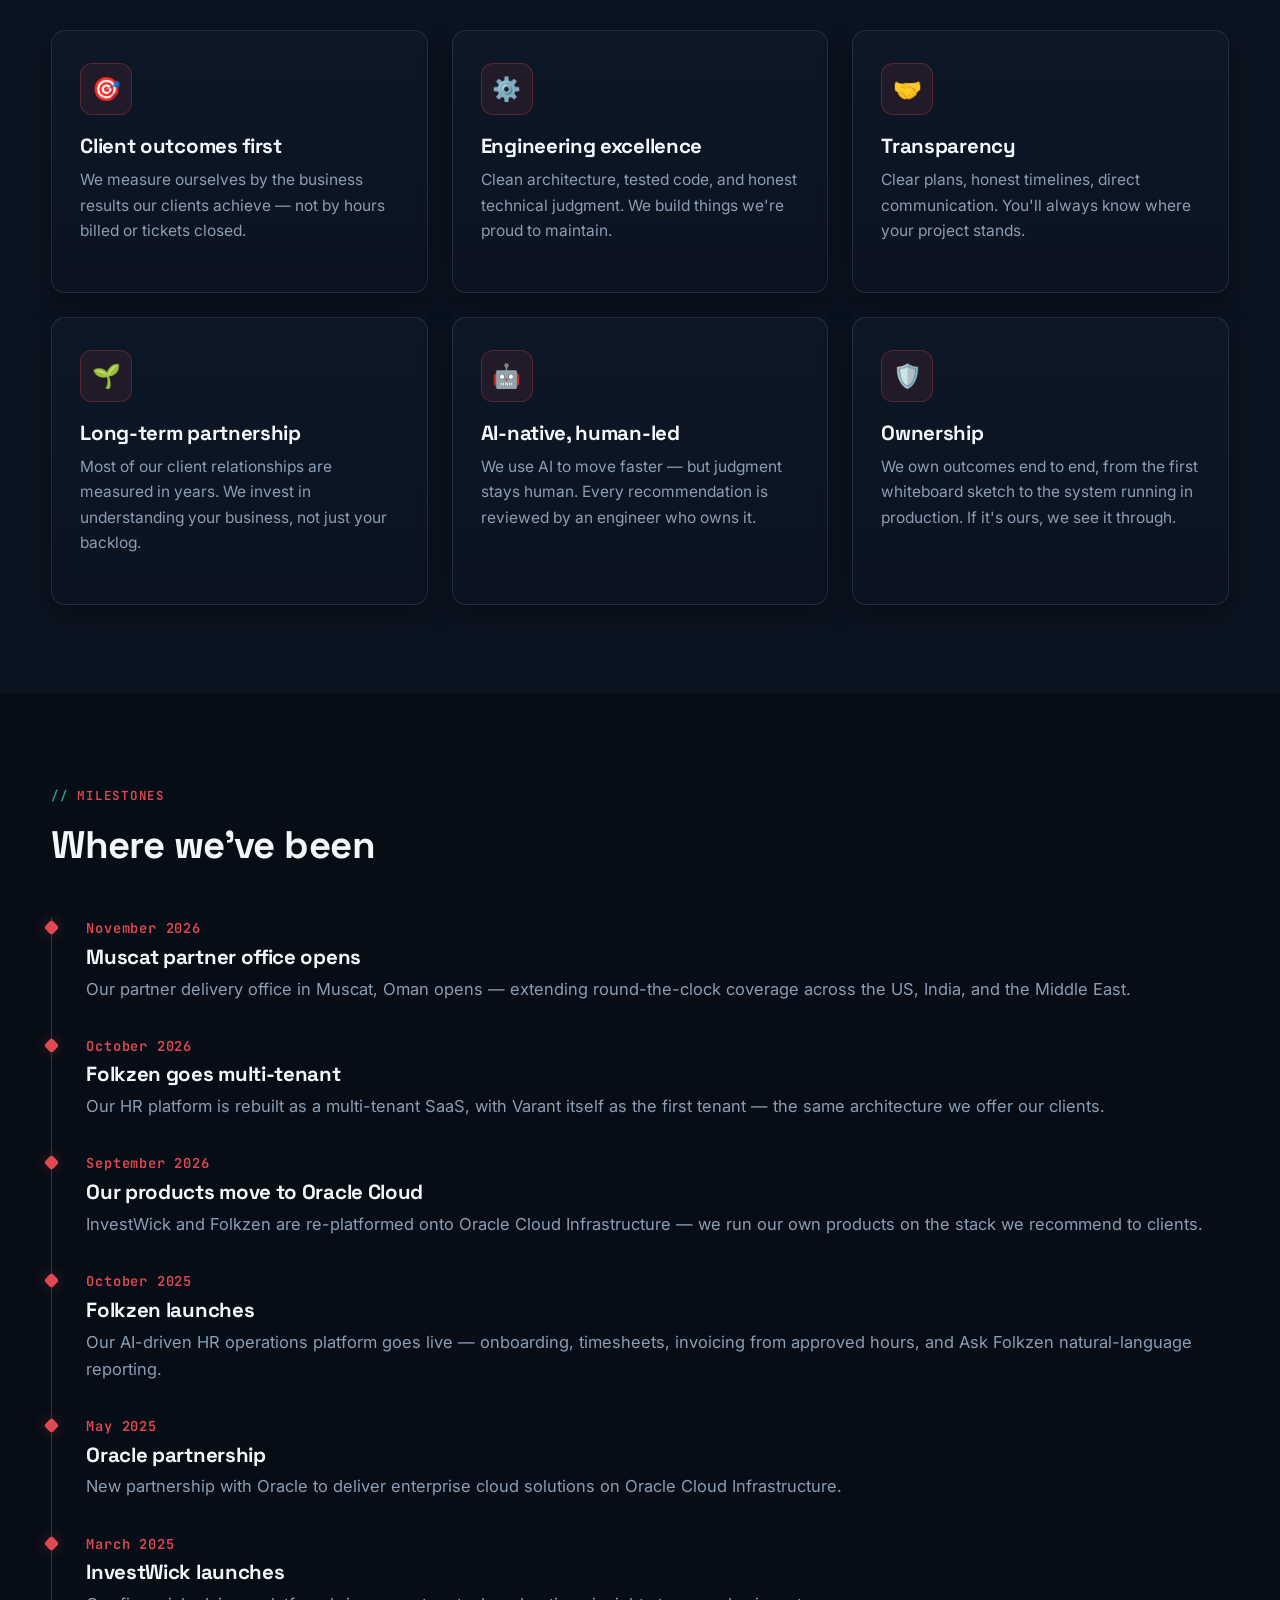
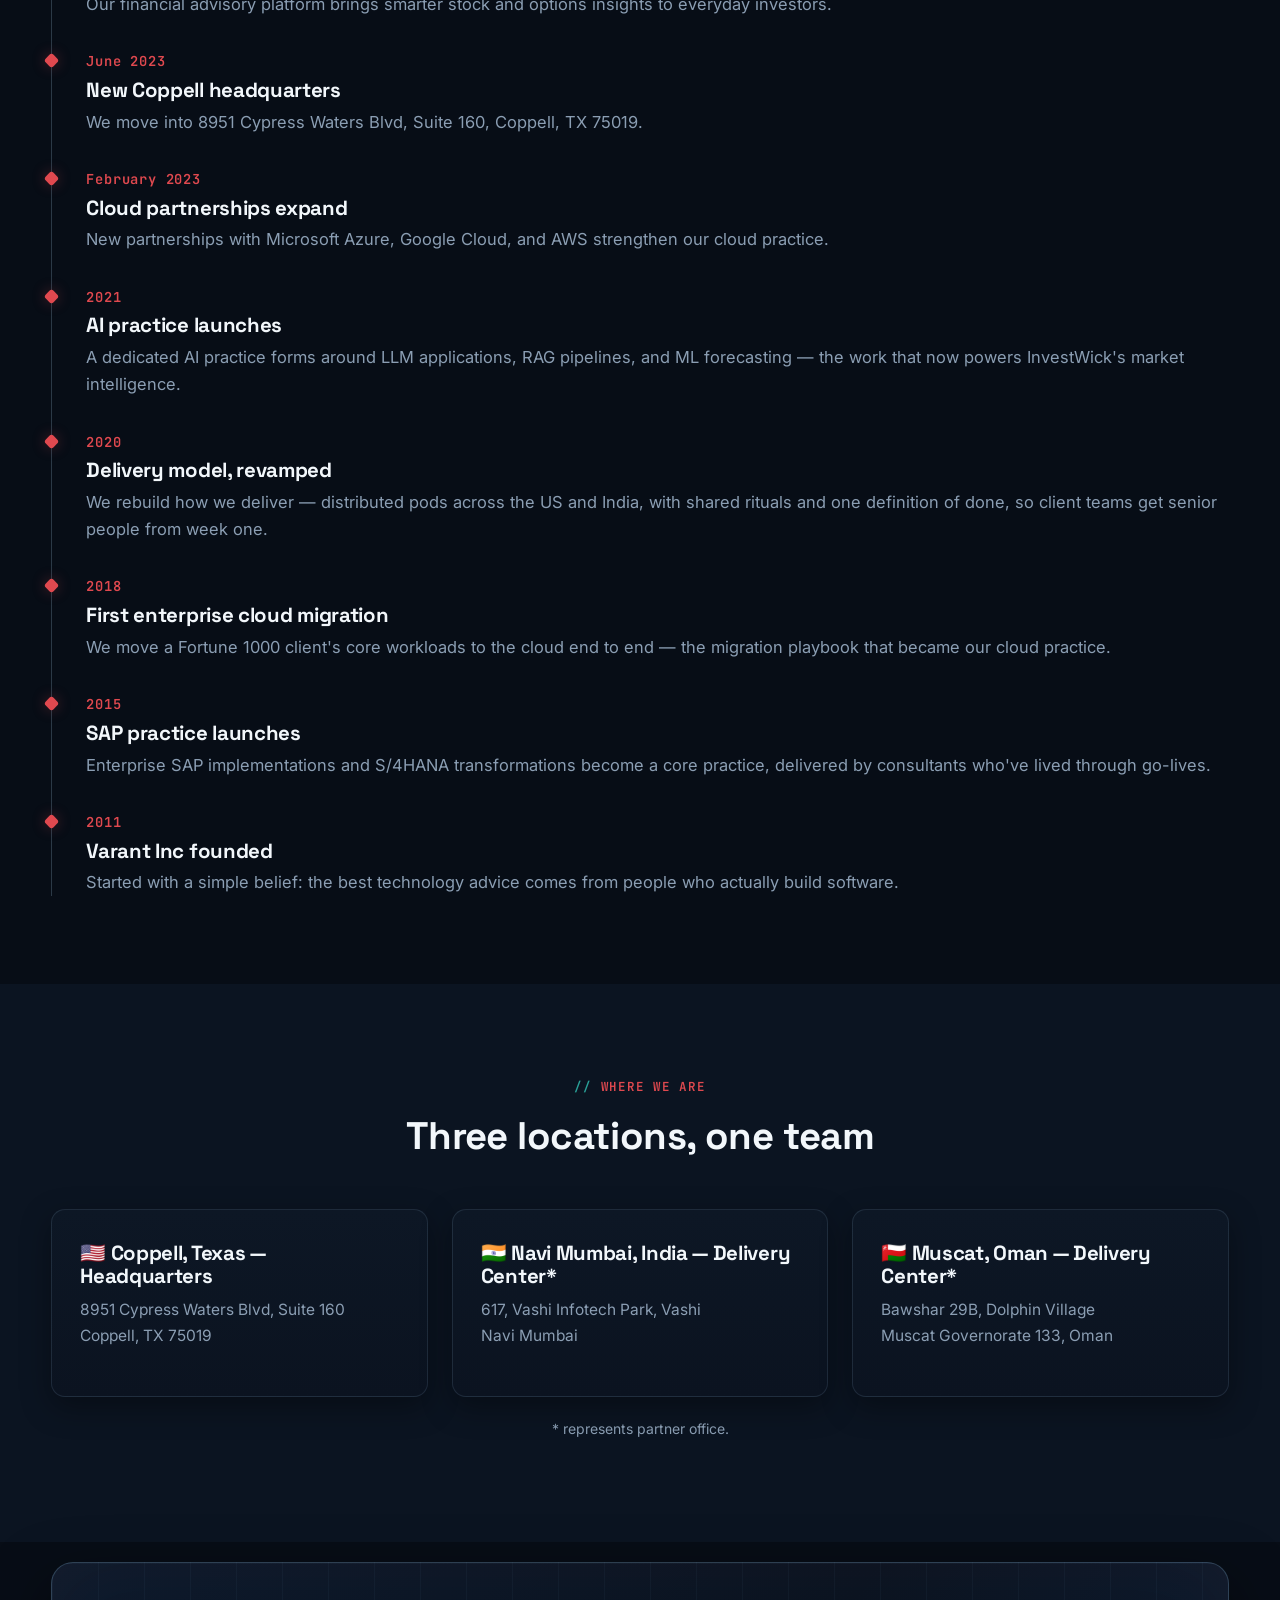
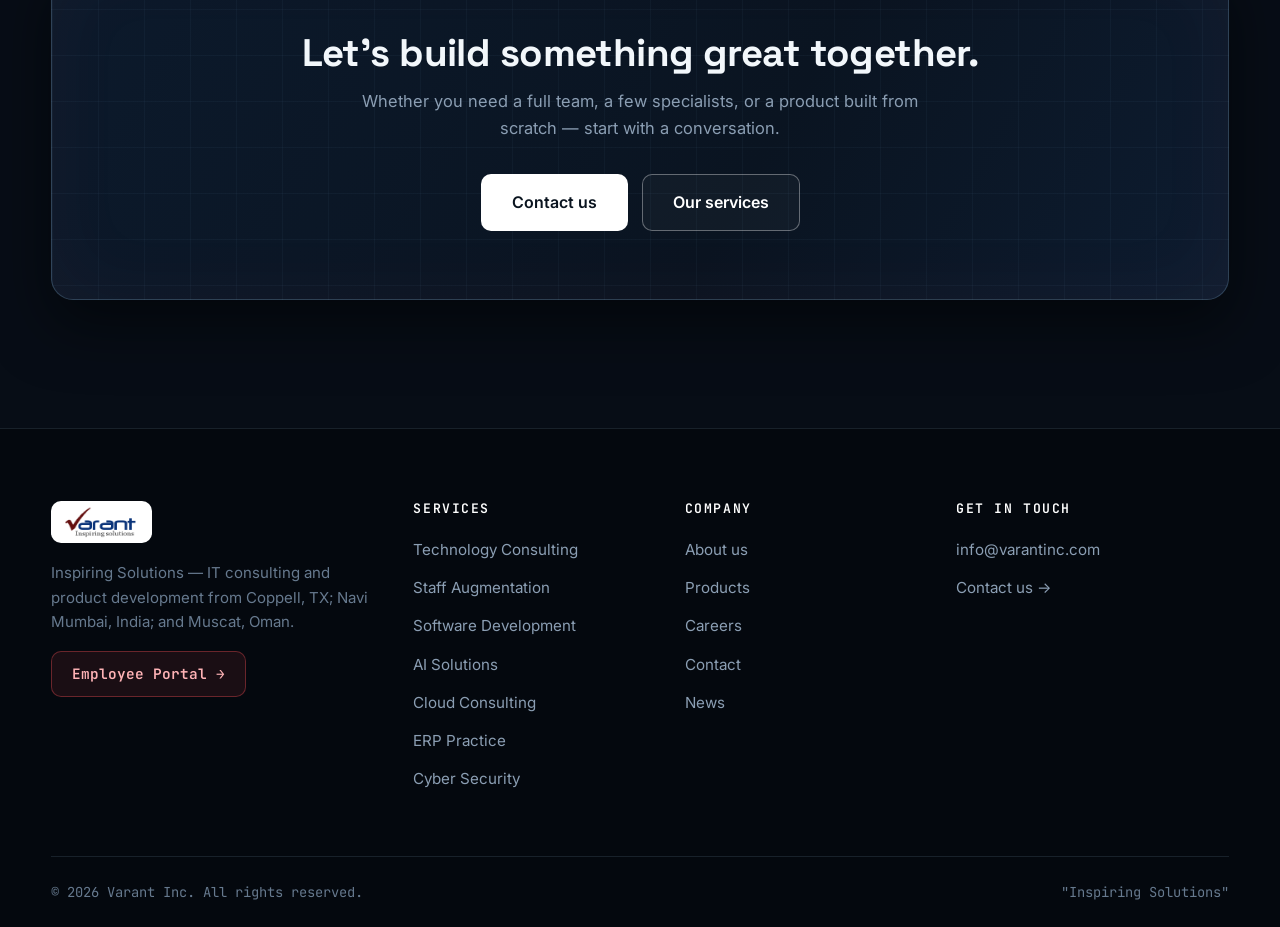
==== commit 131c84f3: "Consistency with USCIS compliance facts: founded 2011, 20 US full-time + 50+ consultants worldwide, " ====
--- a/about.html
+++ b/about.html
@@ -4,7 +4,7 @@
   <meta charset="utf-8" />
   <meta name="viewport" content="width=device-width, initial-scale=1.0" />
   <title>About Us — Varant Inc | IT Consulting & Product Development</title>
-  <meta name="description" content="About Varant Inc: 15+ years of IT consulting and product development, serving Fortune 1000 clients from Coppell, TX; Navi Mumbai, India; and Muscat, Oman." />
+  <meta name="description" content="About Varant Inc: founded in 2011, 15+ years of IT consulting and product development, serving Fortune 1000 clients from our Coppell, TX headquarters and partner offices in Navi Mumbai, India, and Muscat, Oman." />
   <link rel="icon" type="image/svg+xml" href="/assets/brand/favicon.svg" />
   <link rel="preconnect" href="https://fonts.googleapis.com" />
   <link rel="preconnect" href="https://fonts.gstatic.com" crossorigin />
@@ -54,8 +54,8 @@
         <div class="reveal">
           <span class="eyebrow">Our story</span>
           <h2>Consultants who build. Builders who consult.</h2>
-          <p>Varant Inc was founded on a simple belief: the best technology advice comes from people who actually build software. That principle has carried us from early consulting engagements to long-term partnerships with Fortune 1000 clients.</p>
-          <p>Today we operate from our headquarters in Coppell, Texas, with delivery centers in Navi Mumbai, India and Muscat, Oman — giving our clients onshore partnership backed by global engineering depth.</p>
+          <p>Varant Inc was founded in 2011 on a simple belief: the best technology advice comes from people who actually build software. That principle has carried us from early consulting engagements to long-term partnerships with Fortune 1000 clients.</p>
+          <p>Today we operate from our headquarters in Coppell, Texas, with partner delivery offices in Navi Mumbai, India* and Muscat, Oman* — giving our clients onshore partnership backed by global engineering depth.</p>
           <p>And we practice what we preach: our product lab has shipped InvestWick, a financial advisory platform, and Folkzen, HR software for small and medium businesses — proof that our teams don't just advise on products, they deliver them.</p>
           <p>We're AI-native in practice, not in slideware. Our engineers ship RAG pipelines over enterprise knowledge bases, autonomous agents with tool use and multi-step planning, and ML forecasting systems running in production — the same stack inside InvestWick's market intelligence engine. Every AI engagement ships with eval harnesses, guardrails, and observability, because a model that can't be measured can't be trusted. From vector search to red-teaming, we do the unglamorous engineering that makes AI actually work.</p>
         </div>
@@ -86,7 +86,7 @@
           <h2>Where we've been</h2>
         </div>
         <div class="timeline">
-          <div class="timeline-item reveal"><div class="t-date">November 2026</div><h3>Muscat delivery center opens</h3><p>Our third delivery center opens in Muscat, Oman — extending round-the-clock coverage across the US, India, and the Middle East.</p></div>
+          <div class="timeline-item reveal"><div class="t-date">November 2026</div><h3>Muscat partner office opens</h3><p>Our partner delivery office in Muscat, Oman opens — extending round-the-clock coverage across the US, India, and the Middle East.</p></div>
           <div class="timeline-item reveal"><div class="t-date">October 2026</div><h3>Folkzen goes multi-tenant</h3><p>Our HR platform is rebuilt as a multi-tenant SaaS, with Varant itself as the first tenant — the same architecture we offer our clients.</p></div>
           <div class="timeline-item reveal"><div class="t-date">September 2026</div><h3>Our products move to Oracle Cloud</h3><p>InvestWick and Folkzen are re-platformed onto Oracle Cloud Infrastructure — we run our own products on the stack we recommend to clients.</p></div>
           <div class="timeline-item reveal"><div class="t-date">October 2025</div><h3>Folkzen launches</h3><p>Our AI-driven HR operations platform goes live — onboarding, timesheets, invoicing from approved hours, and Ask Folkzen natural-language reporting.</p></div>
@@ -98,7 +98,7 @@
           <div class="timeline-item reveal"><div class="t-date">2020</div><h3>Delivery model, revamped</h3><p>We rebuild how we deliver — distributed pods across the US and India, with shared rituals and one definition of done, so client teams get senior people from week one.</p></div>
           <div class="timeline-item reveal"><div class="t-date">2018</div><h3>First enterprise cloud migration</h3><p>We move a Fortune 1000 client's core workloads to the cloud end to end — the migration playbook that became our cloud practice.</p></div>
           <div class="timeline-item reveal"><div class="t-date">2015</div><h3>SAP practice launches</h3><p>Enterprise SAP implementations and S/4HANA transformations become a core practice, delivered by consultants who've lived through go-lives.</p></div>
-          <div class="timeline-item reveal"><div class="t-date">2010</div><h3>Varant Inc founded</h3><p>Started with a simple belief: the best technology advice comes from people who actually build software.</p></div>
+          <div class="timeline-item reveal"><div class="t-date">2011</div><h3>Varant Inc founded</h3><p>Started with a simple belief: the best technology advice comes from people who actually build software.</p></div>
         </div>
       </div>
     </section>
@@ -107,7 +107,7 @@
       <div class="container">
         <div class="section-head center reveal">
           <span class="eyebrow">Where we are</span>
-          <h2>Three offices, one team</h2>
+          <h2>Three locations, one team</h2>
         </div>
         <div class="grid-3">
           <article class="card reveal">
@@ -115,14 +115,15 @@
             <p>8951 Cypress Waters Blvd, Suite 160<br />Coppell, TX 75019</p>
           </article>
           <article class="card reveal">
-            <h3>🇮🇳 Navi Mumbai, India — Delivery Center</h3>
+            <h3>🇮🇳 Navi Mumbai, India — Delivery Center*</h3>
             <p>617, Vashi Infotech Park, Vashi<br />Navi Mumbai</p>
           </article>
           <article class="card reveal">
-            <h3>🇴🇲 Muscat, Oman — Delivery Center</h3>
+            <h3>🇴🇲 Muscat, Oman — Delivery Center*</h3>
             <p>Bawshar 29B, Dolphin Village<br />Muscat Governorate 133, Oman</p>
           </article>
         </div>
+        <p class="reveal" style="text-align:center; color:var(--muted); font-size:14px; margin-top:20px;">* represents partner office.</p>
       </div>
     </section>
 
